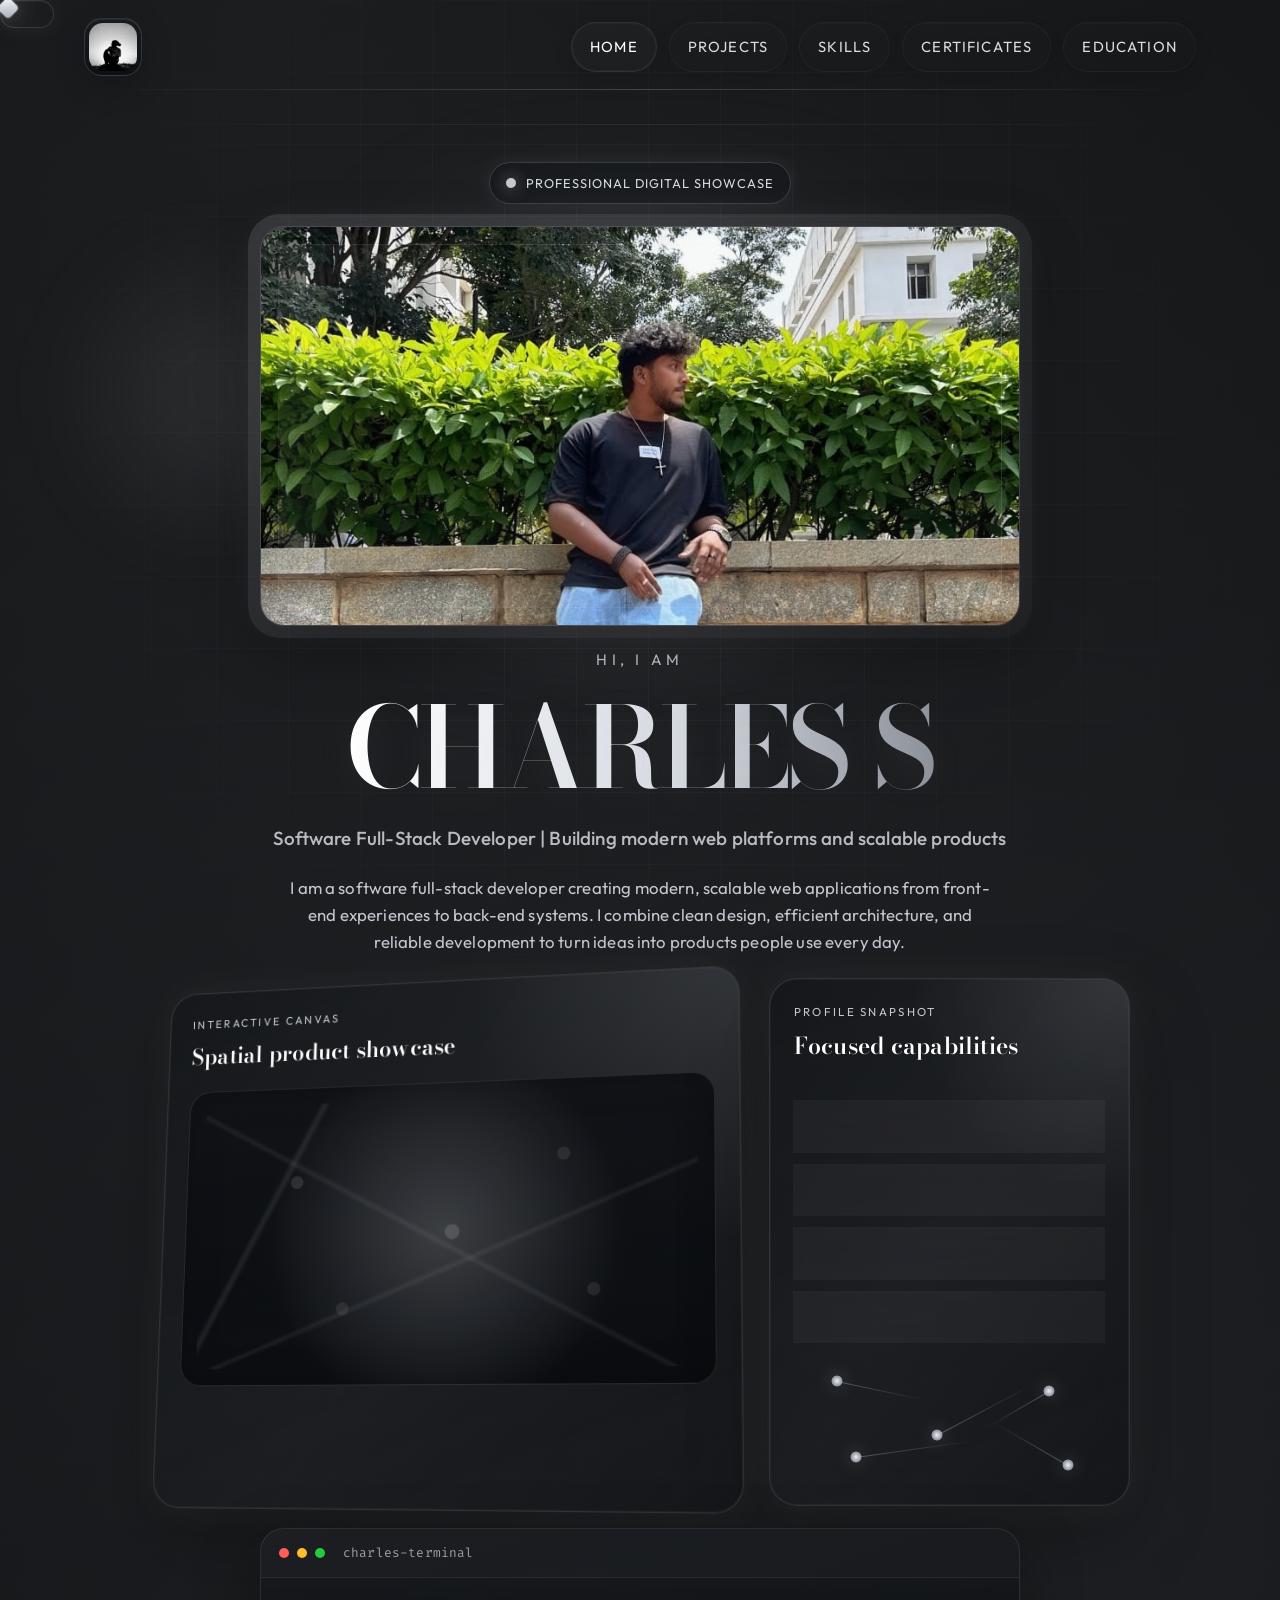
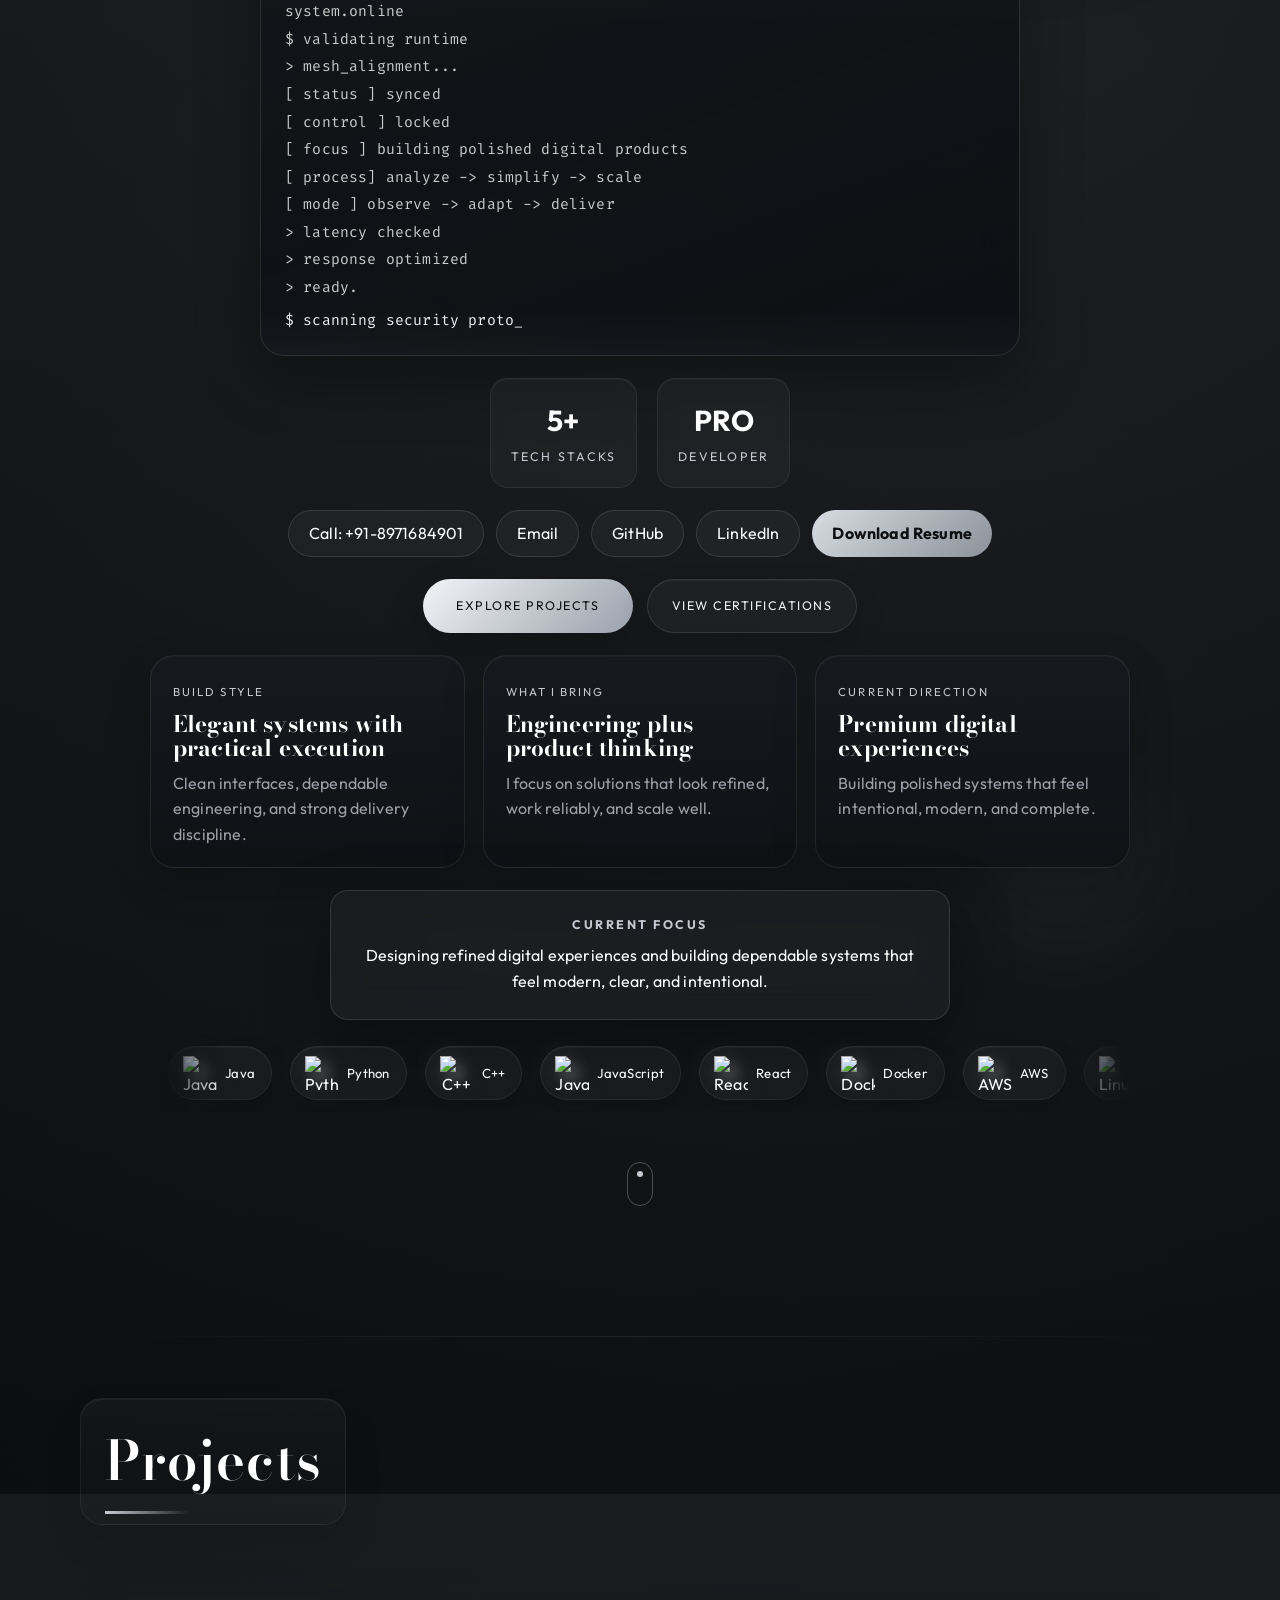
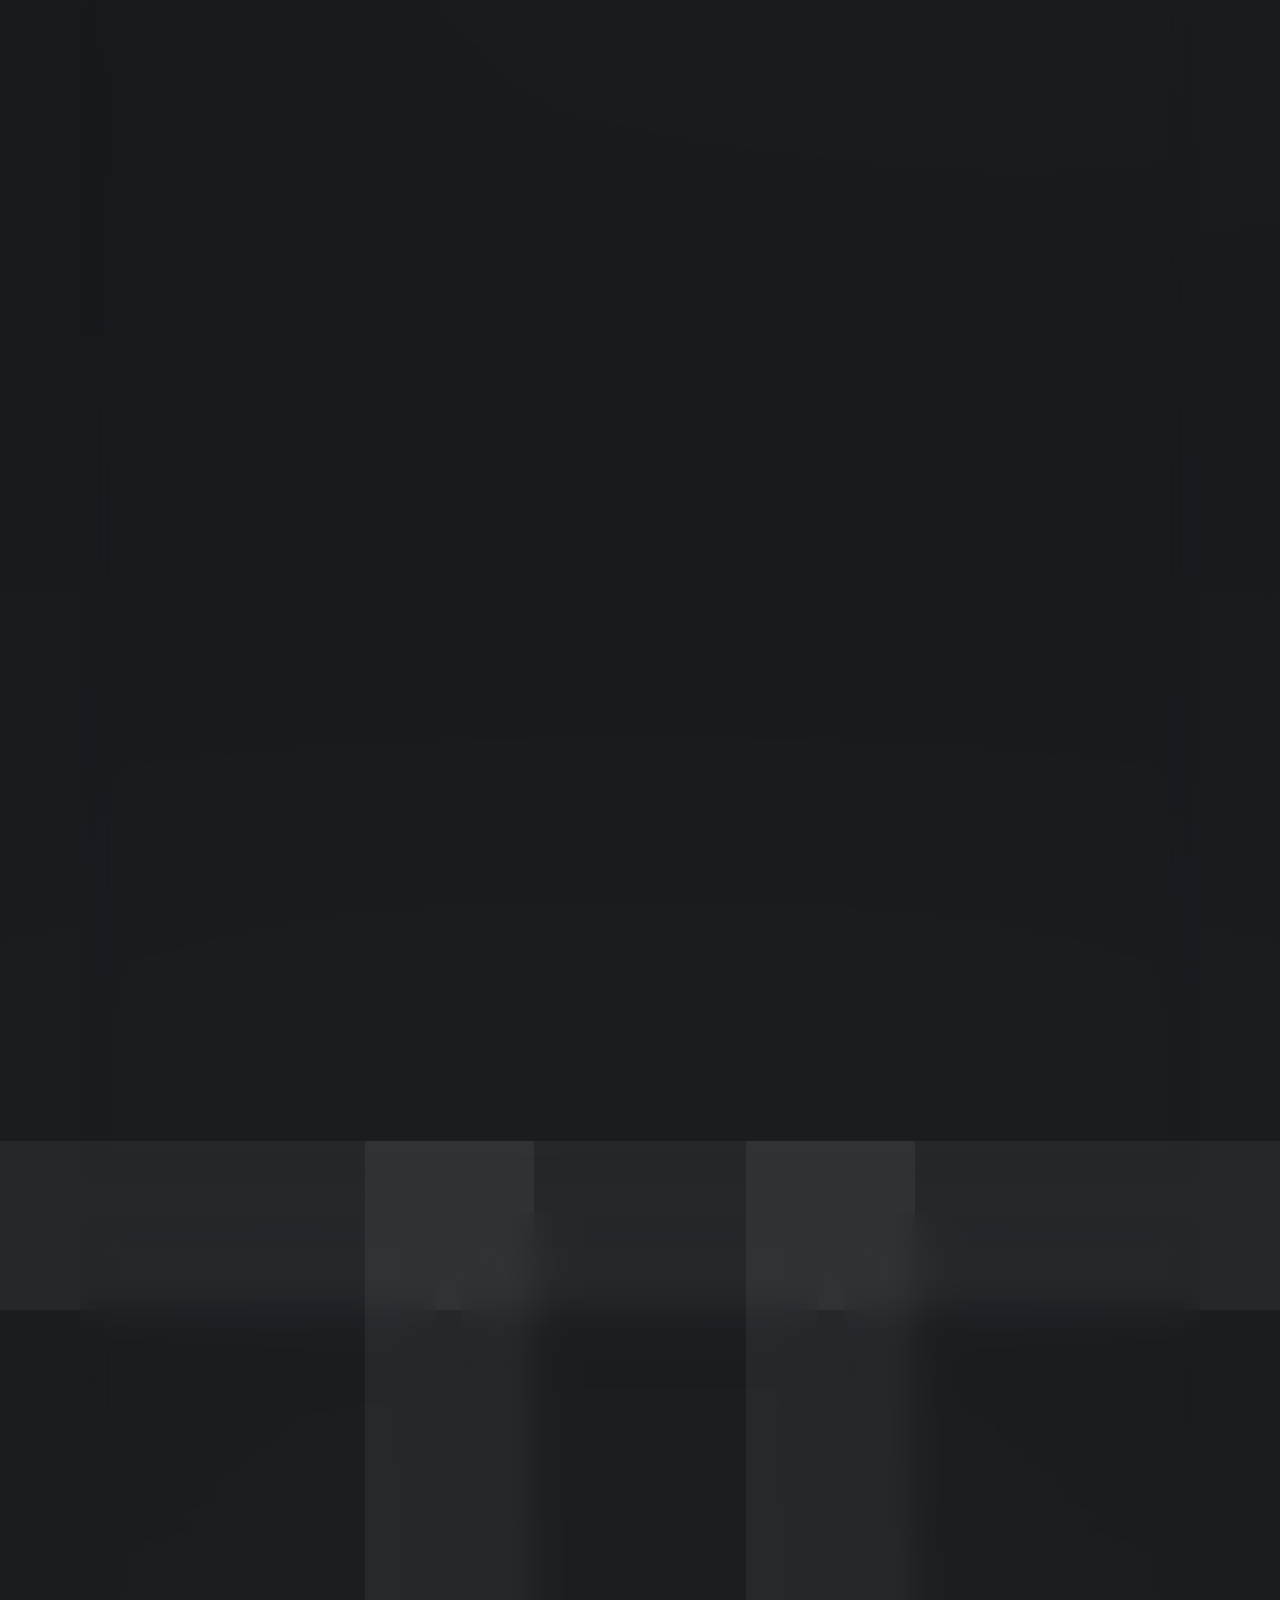
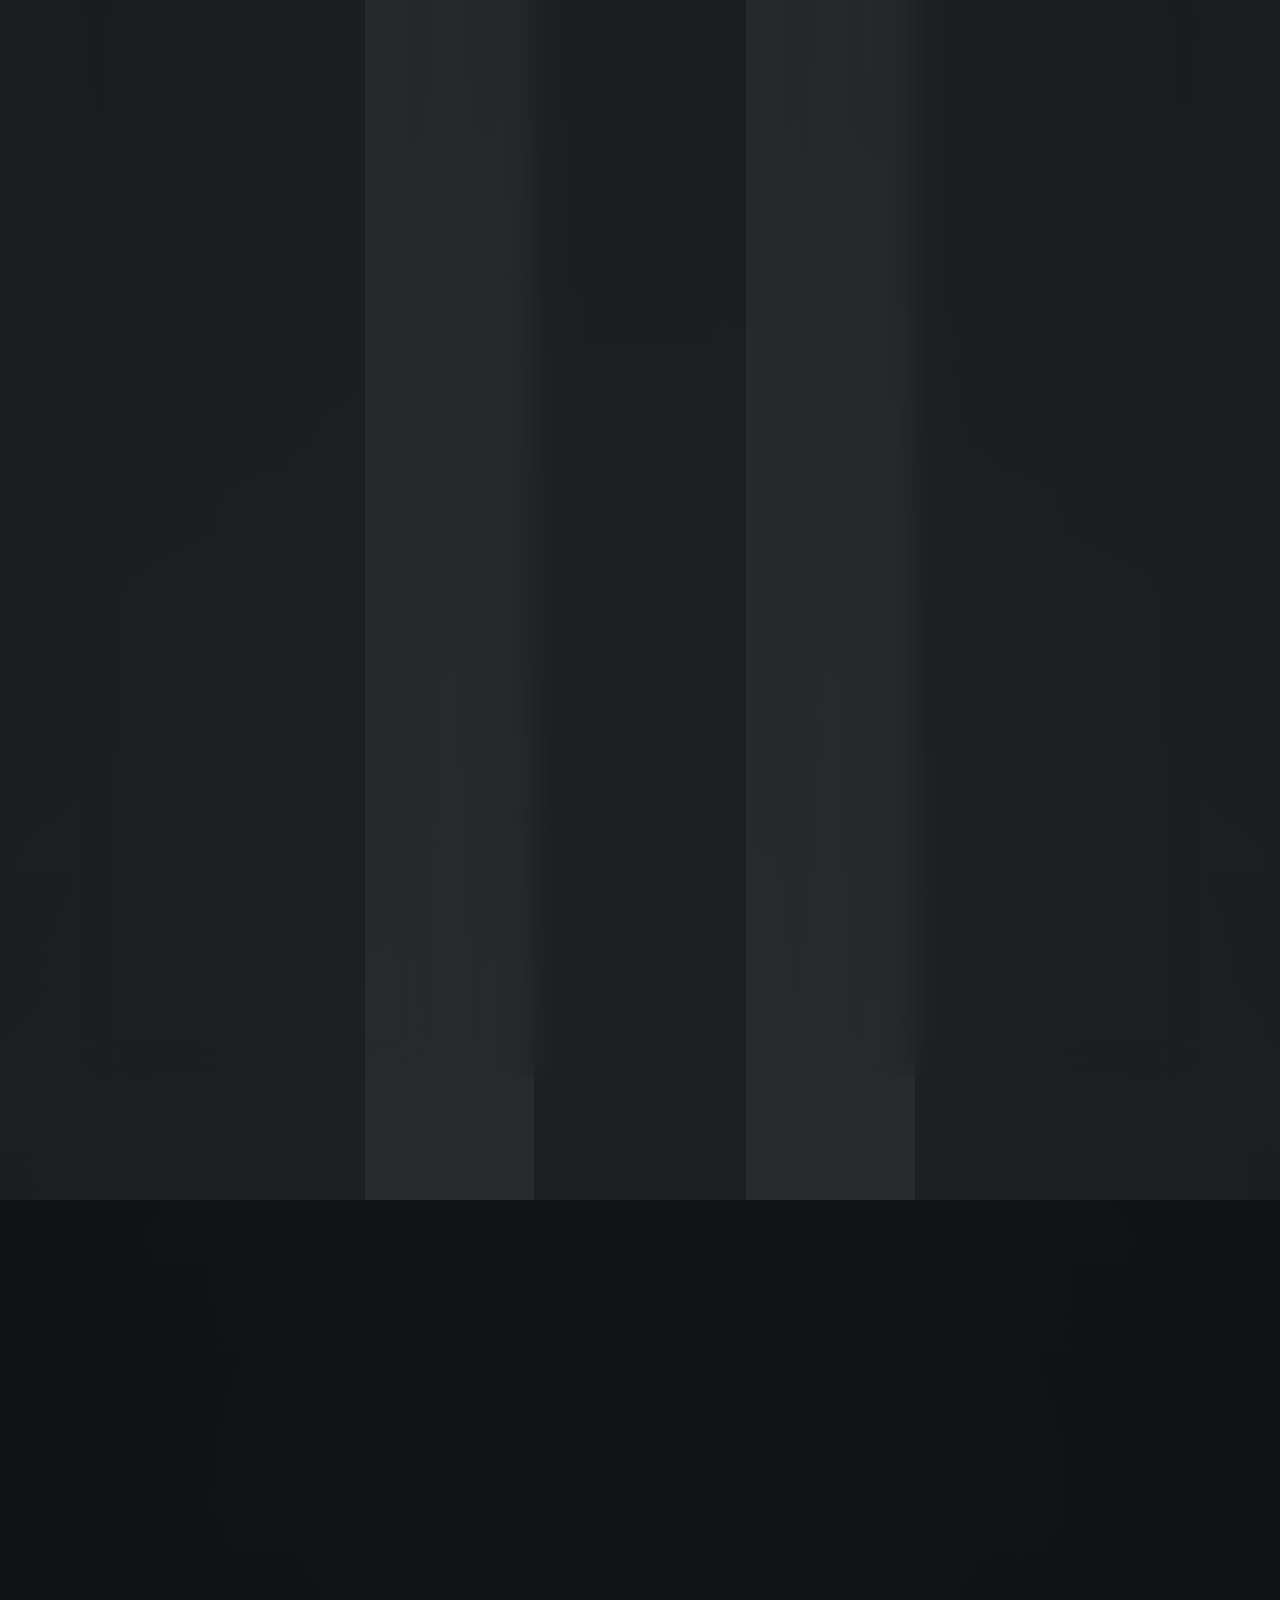
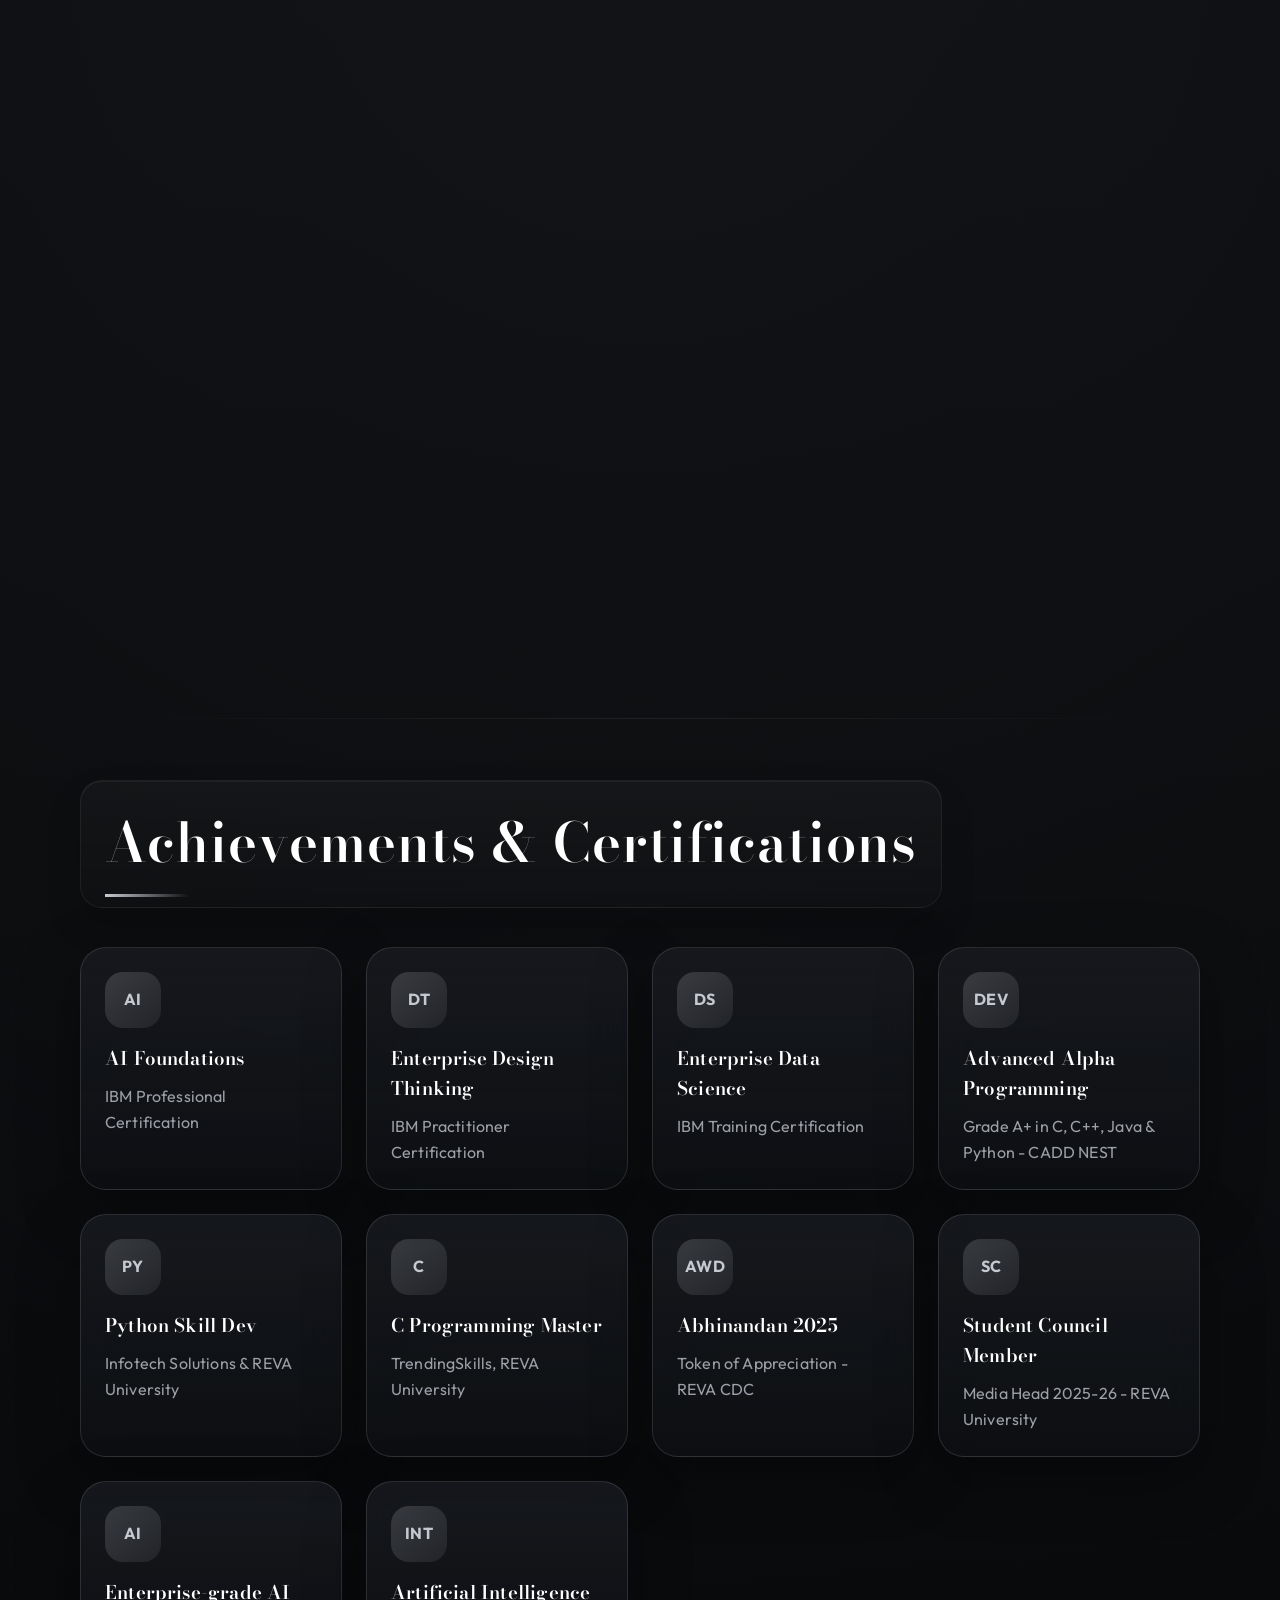
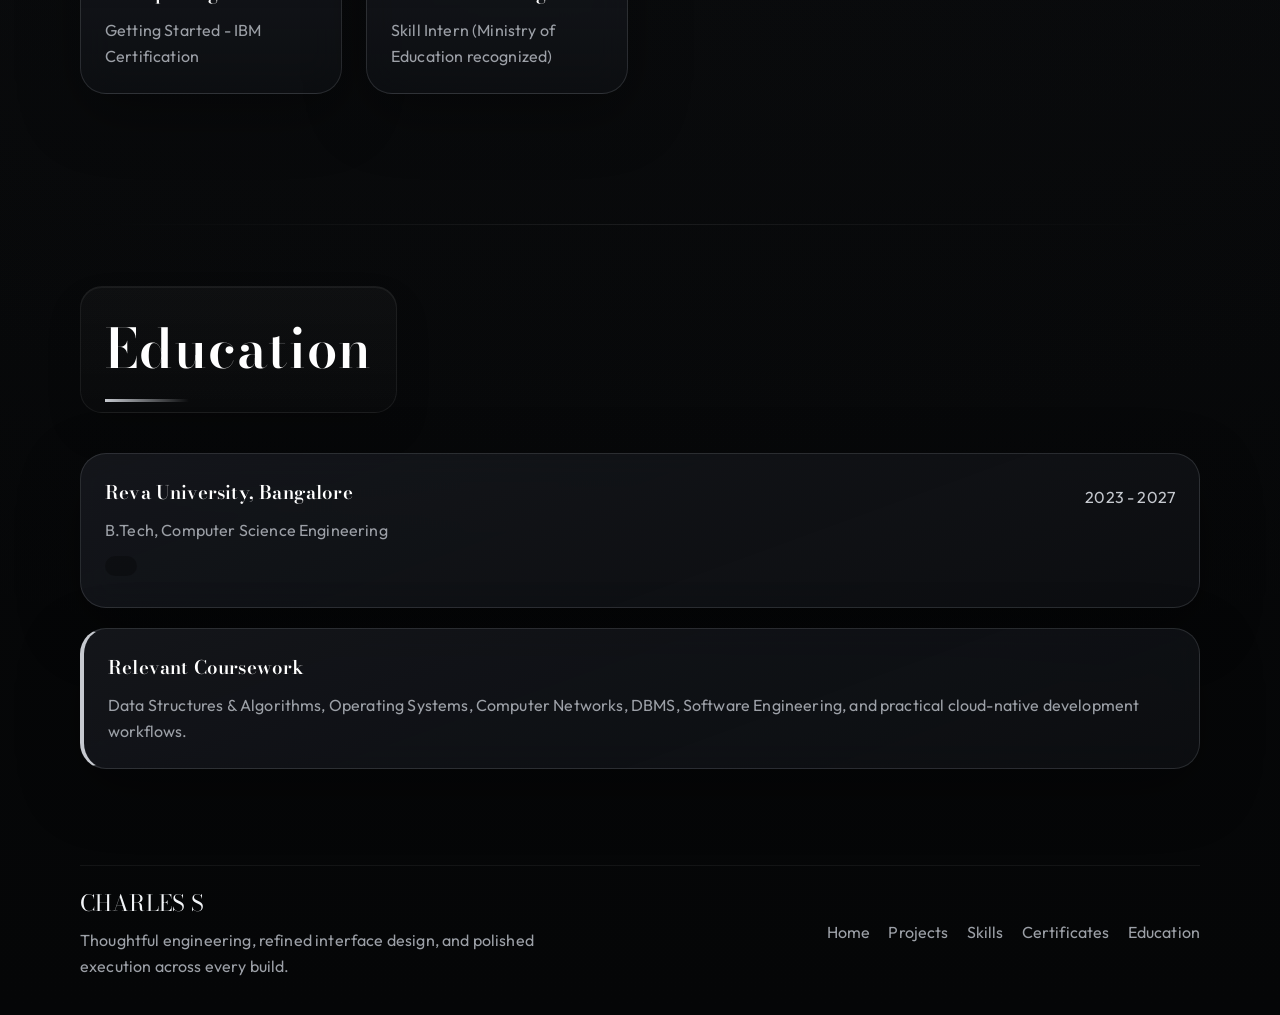
==== index.html @ 6f5d12da "Initial commit: portfolio site" ====
﻿<!DOCTYPE html>
<html lang="en">
<head>
    <meta charset="UTF-8">
    <meta name="viewport" content="width=device-width, initial-scale=1.0">
    <meta name="description" content="Charles S digital showcase featuring projects, skills, certifications, and engineering work.">
    <meta name="theme-color" content="#0d0f12">
    <link rel="icon" type="image/png" href="assests/CHARL.png">
    <title>Charles S | Professional Showcase</title>
    <link rel="preconnect" href="https://fonts.googleapis.com">
    <link rel="preconnect" href="https://fonts.gstatic.com" crossorigin>
    <link href="https://fonts.googleapis.com/css2?family=Bodoni+Moda:opsz,wght@6..96,500;6..96,600;6..96,700&family=Outfit:wght@300;400;500;600;700;800&family=Fira+Code:wght@400;500&display=swap" rel="stylesheet">
    <link rel="stylesheet" href="style.css">
    <!-- Load GSAP (UMD) for animations -->
    <script src="https://cdnjs.cloudflare.com/ajax/libs/gsap/3.12.5/gsap.min.js"></script>
    <script src="https://cdnjs.cloudflare.com/ajax/libs/gsap/3.12.5/ScrollTrigger.min.js"></script>
    <!-- Load three.js as an ES module and expose it as window.THREE for existing scripts -->
    <script type="module">
        import * as THREE from 'https://cdn.jsdelivr.net/npm/three@0.160.0/build/three.module.js';
        window.THREE = THREE;
    </script>
</head>
<body>
    <canvas id="bg-canvas"></canvas>
    <div class="cursor"></div>
    <div class="cursor-follower"></div>

    <nav>
        <div class="logo">
            <img src="assests/CHARL.png" alt="Charles S">
        </div>
        <ul class="nav-links">
            <li><a href="#hero"><span>Home</span></a></li>
            <li><a href="#projects"><span>Projects</span></a></li>
            <li><a href="#skills"><span>Skills</span></a></li>
            <li><a href="#certificates"><span>Certificates</span></a></li>
            <li><a href="#education"><span>Education</span></a></li>
        </ul>
    </nav>

    <main>
        <section id="hero" class="reveal">
            <div class="hero-content">
                <div class="hero-status-pill reveal-item">
                    <span class="status-dot"></span>
                    Professional digital showcase
                </div>
                <div class="hero-image-container">
                    <div class="glow-ring"></div>
                    <img src="assests/charles_photo.jpg" class="hero-avatar" alt="Portrait of Charles S">
                </div>
                <span class="greeting">Hi, I am</span>
                <h1>CHARLES S</h1>
                <p class="tagline">Software Full-Stack Developer | Building modern web platforms and scalable products</p>
                <div class="hero-bio reveal-item">
                    <p>
                        I am a software full-stack developer creating modern, scalable web applications from front-end experiences to back-end systems.
                        I combine clean design, efficient architecture, and reliable development to turn ideas into products people use every day.
                    </p>
                </div>

                <div class="hero-network-grid reveal-item">
                    <div class="network-panel topology-panel">
                        <div class="panel-heading">
                            <span class="panel-kicker">Interactive Canvas</span>
                            <h3>Spatial product showcase</h3>
                        </div>
                        <div class="topology-canvas-wrap">
                            <canvas id="network-hero"></canvas>
                        </div>
                    </div>
                    <div class="network-panel signal-panel">
                        <div class="panel-heading">
                            <span class="panel-kicker">Profile Snapshot</span>
                            <h3>Focused capabilities</h3>
                        </div>
                        <div class="signal-list">
                            <div class="signal-row">
                                <span class="signal-label">Execution style</span>
                                <span class="signal-value">Structured</span>
                            </div>
                            <div class="signal-row">
                                <span class="signal-label">Problem solving</span>
                                <span class="signal-value">Strategic</span>
                            </div>
                            <div class="signal-row">
                                <span class="signal-label">Delivery focus</span>
                                <span class="signal-value">Reliable</span>
                            </div>
                            <div class="signal-row">
                                <span class="signal-label">Design language</span>
                                <span class="signal-value">Premium</span>
                            </div>
                        </div>
                        <div class="signal-mesh">
                            <span></span>
                            <span></span>
                            <span></span>
                            <span></span>
                            <span></span>
                        </div>
                    </div>
                </div>

                <div class="hero-console reveal-item">
                    <div class="console-header">
                        <span class="dot red"></span>
                        <span class="dot yellow"></span>
                        <span class="dot green"></span>
                        <span class="console-title">charles-terminal</span>
                    </div>
                    <div class="console-body" id="console-output">
                        <div class="line">system.online</div>
                        <div class="line">$ launching environment</div>
                        <div class="line">&gt; init_sequence...</div>
                        <div class="line">[ status ]     stable</div>
                        <div class="line">[ control ]    absolute</div>
                        <div class="line">[ focus  ]     architecting intelligent systems</div>
                        <div class="line">[ process]     break -&gt; rebuild -&gt; optimize</div>
                        <div class="line">[ mode   ]     simplify -&gt; scale -&gt; automate</div>
                        <div class="line">&gt; chaos detected</div>
                        <div class="line">&gt; chaos optimized</div>
                        <div class="line">&gt; ready.</div>
                        <div class="cursor-line">$ <span id="typewriter"></span><span class="blink">_</span></div>
                    </div>
                </div>

                <div class="hero-stats reveal-item">
                    <div class="stat-item">
                        <span class="stat-num">5+</span>
                        <span class="stat-lbl">Tech Stacks</span>
                    </div>
                    <div class="stat-item">
                        <span class="stat-num">PRO</span>
                        <span class="stat-lbl">Developer</span>
                    </div>
                </div>

                <div class="contact-chips reveal-item">
                    <a href="tel:+918971684901" class="chip">Call: +91-8971684901</a>
                    <a href="mailto:charlespinto204@gmail.com" class="chip">Email</a>
                    <a href="https://github.com/charlescodespace" target="_blank" rel="noreferrer" class="chip">GitHub</a>
                    <a href="https://www.linkedin.com/in/charles-pinto/" target="_blank" rel="noreferrer" class="chip">LinkedIn</a>
                    <a href="../resume.docx" download class="chip resume-btn">Download Resume</a>
                </div>

                <div class="hero-actions reveal-item">
                    <a href="#projects" class="hero-cta hero-cta-primary">Explore Projects</a>
                    <a href="#certificates" class="hero-cta hero-cta-secondary">View Certifications</a>
                </div>

                <div class="hero-insight-grid reveal-item">
                    <div class="hero-insight-card">
                        <span class="hero-insight-kicker">Build Style</span>
                        <h4>Elegant systems with practical execution</h4>
                        <p>Clean interfaces, dependable engineering, and strong delivery discipline.</p>
                    </div>
                    <div class="hero-insight-card">
                        <span class="hero-insight-kicker">What I Bring</span>
                        <h4>Engineering plus product thinking</h4>
                        <p>I focus on solutions that look refined, work reliably, and scale well.</p>
                    </div>
                    <div class="hero-insight-card">
                        <span class="hero-insight-kicker">Current Direction</span>
                        <h4>Premium digital experiences</h4>
                        <p>Building polished systems that feel intentional, modern, and complete.</p>
                    </div>
                </div>

                <div class="hero-mission reveal-item">
                    <h5>Current Focus</h5>
                    <p>Designing refined digital experiences and building dependable systems that feel modern, clear, and intentional.</p>
                </div>

                <div class="tech-ribbon reveal-item">
                    <div class="ribbon-track">
                        <div class="tech-item"><img src="https://cdn.jsdelivr.net/gh/devicons/devicon/icons/java/java-original.svg" alt="Java"><span>Java</span></div>
                        <div class="tech-item"><img src="https://cdn.jsdelivr.net/gh/devicons/devicon/icons/python/python-original.svg" alt="Python"><span>Python</span></div>
                        <div class="tech-item"><img src="https://cdn.jsdelivr.net/gh/devicons/devicon/icons/cplusplus/cplusplus-original.svg" alt="C++"><span>C++</span></div>
                        <div class="tech-item"><img src="https://cdn.jsdelivr.net/gh/devicons/devicon/icons/javascript/javascript-original.svg" alt="JavaScript"><span>JavaScript</span></div>
                        <div class="tech-item"><img src="https://cdn.jsdelivr.net/gh/devicons/devicon/icons/react/react-original.svg" alt="React"><span>React</span></div>
                        <div class="tech-item"><img src="https://cdn.jsdelivr.net/gh/devicons/devicon/icons/docker/docker-original.svg" alt="Docker"><span>Docker</span></div>
                        <div class="tech-item"><img src="https://cdn.jsdelivr.net/gh/devicons/devicon/icons/amazonwebservices/amazonwebservices-plain-wordmark.svg" alt="AWS"><span>AWS</span></div>
                        <div class="tech-item"><img src="https://cdn.jsdelivr.net/gh/devicons/devicon/icons/linux/linux-original.svg" alt="Linux"><span>Linux</span></div>
                        <div class="tech-item"><img src="https://cdn.jsdelivr.net/gh/devicons/devicon/icons/mysql/mysql-original.svg" alt="MySQL"><span>MySQL</span></div>
                        <div class="tech-item"><img src="https://cdn.jsdelivr.net/gh/devicons/devicon/icons/postgresql/postgresql-original.svg" alt="PostgreSQL"><span>PostgreSQL</span></div>
                    </div>
                </div>
            </div>
            <div class="hero-scroll-indicator">
                <span></span>
            </div>
        </section>

        <section id="projects" class="reveal">
            <h2 class="section-title">Projects</h2>
            <div class="project-grid">
                <article class="project-card reveal-item">
                    <div class="project-orbit">
                        <span></span>
                        <span></span>
                        <span></span>
                    </div>
                    <div class="project-image">
                        <img src="assests/whitefield_fc.png" alt="Whitefield FC project preview" loading="lazy">
                    </div>
                    <div class="project-info">
                        <div class="project-tag">Full Stack Development</div>
                        <h3>Whitefield FC Football Academy Attendance Tracker</h3>
                        <p class="location">Whitefield FC, Bangalore</p>

                        <div class="description-block">
                            <h4>Description</h4>
                            <p>Built a full-stack attendance management system for Whitefield FC Football Academy, replacing manual attendance registers with a secure and centralized digital platform.</p>
                            <p>The application enables coaches to manage players, schedule training sessions, mark attendance, upload session photos, and monitor academy activities through an intuitive dashboard.</p>
                            <p>Designed using modern web technologies with secure authentication, REST APIs, and PostgreSQL to deliver a scalable, responsive, and efficient solution for academy operations.</p>
                        </div>

                        <div class="description-block">
                            <h4>Key Features</h4>
                            <ul>
                                <li>Secure JWT authentication for coaches</li>
                                <li>Player, session, and attendance management</li>
                                <li>Attendance photo upload functionality</li>
                                <li>Dashboard with reports and statistics</li>
                                <li>Responsive UI with modern user experience</li>
                            </ul>
                        </div>

                        <div class="description-block">
                            <h4>Tech Stack</h4>
                            <ul>
                                <li><strong>Next.js</strong> - Frontend framework</li>
                                <li><strong>NestJS</strong> - Backend REST APIs</li>
                                <li><strong>PostgreSQL &amp; Prisma</strong> - Database management</li>
                                <li><strong>Tailwind CSS</strong> - Responsive user interface</li>
                                <li><strong>JWT &amp; Multer</strong> - Authentication and file uploads</li>
                            </ul>
                        </div>

                        <div class="description-block">
                            <h4>Impact</h4>
                            <ul>
                                <li>Eliminates manual attendance tracking</li>
                                <li>Improves academy management efficiency</li>
                                <li>Provides real-time attendance insights and reports</li>
                            </ul>
                        </div>
                    </div>
                </article>
            </div>

            <div id="more-projects" class="project-grid more-projects">
                <article class="project-card reveal-item">
                    <div class="project-orbit">
                        <span></span>
                        <span></span>
                        <span></span>
                    </div>
                    <div class="project-image">
                        <img src="assests/ipsec_project.jpg" alt="IPsec automation system preview" loading="lazy">
                    </div>
                    <div class="project-info">
                        <div class="project-tag">Security - Networking</div>
                        <h3>Full Stack IPsec Automation System</h3>
                        <p class="location">REVA University, Bangalore</p>
                        <div class="description-block">
                            <h4>Description</h4>
                            <p>Built a centralized IPsec automation system to simplify VPN configuration and management.</p>
                            <p>The system automates the creation and deployment of secure tunnels across distributed nodes, reducing manual effort and improving network reliability.</p>
                        </div>
                        <div class="description-block">
                            <h4>Key Features</h4>
                            <ul>
                                <li>Automated IPsec tunnel configuration</li>
                                <li>Centralized control and monitoring</li>
                                <li>Secure communication using strongSwan</li>
                                <li>Real-time VPN status tracking</li>
                                <li>Role-based access control</li>
                            </ul>
                        </div>
                        <div class="description-block">
                            <h4>Tech Stack</h4>
                            <ul>
                                <li><strong>FastAPI</strong> - Backend orchestration</li>
                                <li><strong>React.js</strong> - Frontend dashboard</li>
                                <li><strong>strongSwan</strong> - IPsec VPN implementation</li>
                                <li><strong>Linux</strong> - System environment</li>
                                <li><strong>JSON / REST APIs</strong> - Communication layer</li>
                            </ul>
                        </div>
                        <div class="description-block">
                            <h4>Impact</h4>
                            <ul>
                                <li>Reduced manual VPN setup errors</li>
                                <li>Improved network security and reliability</li>
                                <li>Enabled scalable automated infrastructure</li>
                                <li>Simplified complex networking workflows</li>
                            </ul>
                        </div>
                    </div>
                </article>

                <article class="project-card reveal-item">
                    <div class="project-orbit">
                        <span></span>
                        <span></span>
                        <span></span>
                    </div>
                    <div class="project-image">
                        <img src="assests/job_portal.png" alt="Job portal preview" loading="lazy">
                    </div>
                    <div class="project-info">
                        <div class="project-tag">Web App - MERN Stack</div>
                        <h3>Full Stack Job Portal System</h3>
                        <p class="location">Personal Project</p>
                        <div class="description-block">
                            <h4>Description</h4>
                            <p>Developed a full-stack job portal platform that connects job seekers and recruiters.</p>
                            <p>The system enables users to register, browse jobs, apply for positions, and manage applications, while employers can post jobs and track applicants in real time.</p>
                        </div>
                        <div class="description-block">
                            <h4>Key Features</h4>
                            <ul>
                                <li>User authentication with JWT</li>
                                <li>Job posting and application system</li>
                                <li>Search and filter support</li>
                                <li>Admin dashboard for management</li>
                                <li>Responsive UI across devices</li>
                            </ul>
                        </div>
                        <div class="description-block">
                            <h4>Tech Stack</h4>
                            <ul>
                                <li><strong>MongoDB</strong> - Database</li>
                                <li><strong>Express.js</strong> - Backend framework</li>
                                <li><strong>React.js</strong> - Frontend UI</li>
                                <li><strong>Node.js</strong> - Server-side runtime</li>
                                <li><strong>JWT</strong> - Authentication</li>
                            </ul>
                        </div>
                        <div class="description-block">
                            <h4>Impact</h4>
                            <ul>
                                <li>Streamlines recruitment workflows</li>
                                <li>Improves job accessibility</li>
                                <li>Reduces manual hiring effort</li>
                            </ul>
                        </div>
                    </div>
                </article>

                <article class="project-card reveal-item">
                    <div class="project-orbit">
                        <span></span>
                        <span></span>
                        <span></span>
                    </div>
                    <div class="project-image">
                        <img src="assests/blood_donation.jpg" alt="Blood banking project preview" loading="lazy">
                    </div>
                    <div class="project-info">
                        <div class="project-tag">HealthTech - Global System</div>
                        <h3>Blood Banking &amp; Delivery System</h3>
                        <p class="location">International Project</p>
                        <div class="description-block">
                            <h4>Description</h4>
                            <p>Designed a secure blood banking and delivery platform that connects hospitals, donors, and recipients.</p>
                            <p>The system ensures that blood units are tested, verified, and safely delivered across locations, reducing delays and improving emergency response.</p>
                        </div>
                        <div class="description-block">
                            <h4>Key Features</h4>
                            <ul>
                                <li>Hospital and user verification system</li>
                                <li>Blood testing and quality assurance tracking</li>
                                <li>Real-time blood availability monitoring</li>
                                <li>Secure ordering and delivery system</li>
                                <li>Global accessibility for urgent needs</li>
                            </ul>
                        </div>
                        <div class="description-block">
                            <h4>Tech Stack</h4>
                            <ul>
                                <li><strong>PHP / Node.js</strong> - Backend processing</li>
                                <li><strong>MySQL / MongoDB</strong> - Database</li>
                                <li><strong>HTML, CSS, JavaScript</strong> - Frontend</li>
                                <li><strong>XAMPP</strong> - Local server environment</li>
                            </ul>
                        </div>
                        <div class="description-block">
                            <h4>Impact</h4>
                            <ul>
                                <li>Reduces mortality due to blood shortage</li>
                                <li>Ensures safe and verified blood delivery</li>
                                <li>Improves healthcare response efficiency</li>
                                <li>Builds trust between hospitals and patients</li>
                            </ul>
                        </div>
                    </div>
                </article>
            </div>
        </section>

        <section id="skills" class="reveal">
            <h2 class="section-title">Expertise</h2>
            <div class="skills-bento-grid">
                <div class="skill-tile reveal-item"><img src="https://cdn.jsdelivr.net/gh/devicons/devicon/icons/java/java-original.svg" alt="Java"><span>Java</span></div>
                <div class="skill-tile reveal-item"><img src="https://cdn.jsdelivr.net/gh/devicons/devicon/icons/python/python-original.svg" alt="Python"><span>Python</span></div>
                    <div class="skill-tile reveal-item"><img src="https://cdn.jsdelivr.net/gh/devicons/devicon/icons/css3/css3-original.svg" alt="CSS3"><span>CSS</span></div>
                    <div class="skill-tile reveal-item"><img src="https://cdn.jsdelivr.net/gh/devicons/devicon/icons/html5/html5-original.svg" alt="HTML5"><span>HTML</span></div>
                <div class="skill-tile reveal-item"><img src="https://cdn.jsdelivr.net/gh/devicons/devicon/icons/react/react-original.svg" alt="React"><span>React.js</span></div>
                <div class="skill-tile reveal-item"><img src="https://cdn.jsdelivr.net/gh/devicons/devicon/icons/flask/flask-original.svg" alt="Flask"><span>Flask</span></div>
                <div class="skill-tile reveal-item"><img src="https://cdn.jsdelivr.net/gh/devicons/devicon/icons/docker/docker-original.svg" alt="Docker"><span>Docker</span></div>
                <div class="skill-tile reveal-item"><img src="https://cdn.jsdelivr.net/gh/devicons/devicon/icons/amazonwebservices/amazonwebservices-plain-wordmark.svg" alt="AWS"><span>AWS</span></div>
                <div class="skill-tile reveal-item"><img src="https://cdn.jsdelivr.net/gh/devicons/devicon/icons/mysql/mysql-original.svg" alt="MySQL"><span>MySQL</span></div>
                <div class="skill-tile reveal-item"><img src="https://cdn.jsdelivr.net/gh/devicons/devicon/icons/postgresql/postgresql-original.svg" alt="PostgreSQL"><span>PostgreSQL</span></div>
            </div>
            <div class="foundations-grid">
                <div class="foundation-card reveal-item"><div class="f-icon">DSA</div><h4>DSA</h4><p>Advanced Algorithms &amp; Data Structures</p></div>
                <div class="foundation-card reveal-item"><div class="f-icon">DB</div><h4>DBMS</h4><p>Relational Data Modeling &amp; Optimization</p></div>
                <div class="foundation-card reveal-item"><div class="f-icon">NET</div><h4>Networks</h4><p>IPsec, TCP/IP &amp; Network Security</p></div>
                <div class="foundation-card reveal-item"><div class="f-icon">SYS</div><h4>System</h4><p>Operating Systems &amp; Architecture</p></div>
            </div>
            <div class="coursework-box reveal-item">
                <h3>Core Strengths</h3>
                <p>System design, backend engineering, frontend polish, automation workflows, and practical problem solving through real implementations.</p>
            </div>
        </section>

        <section id="certificates" class="reveal">
            <h2 class="section-title">Achievements &amp; Certifications</h2>
            <div class="cert-grid">
                <div class="cert-card reveal-item"><div class="cert-badge">AI</div><div class="cert-info"><h3>AI Foundations</h3><p>IBM Professional Certification</p></div></div>
                <div class="cert-card reveal-item"><div class="cert-badge">DT</div><div class="cert-info"><h3>Enterprise Design Thinking</h3><p>IBM Practitioner Certification</p></div></div>
                <div class="cert-card reveal-item"><div class="cert-badge">DS</div><div class="cert-info"><h3>Enterprise Data Science</h3><p>IBM Training Certification</p></div></div>
                <div class="cert-card reveal-item"><div class="cert-badge">DEV</div><div class="cert-info"><h3>Advanced Alpha Programming</h3><p>Grade A+ in C, C++, Java &amp; Python - CADD NEST</p></div></div>
                <div class="cert-card reveal-item"><div class="cert-badge">PY</div><div class="cert-info"><h3>Python Skill Dev</h3><p>Infotech Solutions &amp; REVA University</p></div></div>
                <div class="cert-card reveal-item"><div class="cert-badge">C</div><div class="cert-info"><h3>C Programming Master</h3><p>TrendingSkills, REVA University</p></div></div>
                <div class="cert-card reveal-item"><div class="cert-badge">AWD</div><div class="cert-info"><h3>Abhinandan 2025</h3><p>Token of Appreciation - REVA CDC</p></div></div>
                <div class="cert-card reveal-item"><div class="cert-badge">SC</div><div class="cert-info"><h3>Student Council Member</h3><p>Media Head 2025-26 - REVA University</p></div></div>
                <div class="cert-card reveal-item"><div class="cert-badge">AI</div><div class="cert-info"><h3>Enterprise-grade AI</h3><p>Getting Started - IBM Certification</p></div></div>
                <div class="cert-card reveal-item"><div class="cert-badge">INT</div><div class="cert-info"><h3>Artificial Intelligence</h3><p>Skill Intern (Ministry of Education recognized)</p></div></div>
            </div>
        </section>

        <section id="education" class="reveal">
            <h2 class="section-title">Education</h2>
            <div class="edu-card reveal-item">
                <div class="edu-main">
                    <h3>Reva University, Bangalore</h3>
                    <span class="edu-date">2023 - 2027</span>
                </div>
                <p class="edu-degree">B.Tech, Computer Science Engineering</p>
                <div class="edu-stats">
                </div>
            </div>
            <div class="coursework-box reveal-item">
                <h3>Relevant Coursework</h3>
                <p>Data Structures &amp; Algorithms, Operating Systems, Computer Networks, DBMS, Software Engineering, and practical cloud-native development workflows.</p>
            </div>
        </section>
    </main>

    <div id="skill-modal" class="modal-overlay">
        <div class="modal-content">
            <button class="modal-close" type="button">&times;</button>
            <div class="modal-header">
                <img id="modal-icon" src="" alt="">
                <h3 id="modal-title"></h3>
            </div>
            <div class="modal-body">
                <p id="modal-description"></p>
                <div class="modal-tags" id="modal-usage"></div>
            </div>
        </div>
    </div>

    <div id="project-modal" class="modal-overlay">
        <div class="modal-content project-modal-content">
            <button class="modal-close project-modal-close" type="button">&times;</button>
            <div class="project-modal-media">
                <img id="project-modal-image" src="" alt="">
            </div>
            <div class="project-modal-copy">
                <div class="project-modal-meta">
                    <span id="project-modal-tag" class="skill-tag"></span>
                    <span id="project-modal-location" class="project-modal-location"></span>
                </div>
                <h3 id="project-modal-title"></h3>
                <div id="project-modal-summary" class="project-modal-summary"></div>
                <div class="project-modal-section">
                    <h4>Key Features</h4>
                    <ul id="project-modal-features" class="project-modal-list"></ul>
                </div>
                <div class="project-modal-section">
                    <h4>Tech Stack</h4>
                    <div id="project-modal-stack" class="modal-tags"></div>
                </div>
                <div class="project-modal-section">
                    <h4>Outcome</h4>
                    <ul id="project-modal-impact" class="project-modal-list"></ul>
                </div>
            </div>
        </div>
    </div>

    <footer>
        <div class="footer-shell">
            <div>
                <p class="footer-brand">CHARLES S</p>
                <p class="footer-copy">Thoughtful engineering, refined interface design, and polished execution across every build.</p>
            </div>
            <div class="footer-links">
                <a href="#hero">Home</a>
                <a href="#projects">Projects</a>
                <a href="#skills">Skills</a>
                <a href="#certificates">Certificates</a>
                <a href="#education">Education</a>
            </div>
        </div>
    </footer>

    <script src="script.js"></script>
</body>
</html>
---- style.css ----
﻿:root {
    --bg-color: #050505;
    --bg-elevated: rgba(255, 255, 255, 0.05);
    --bg-elevated-strong: rgba(255, 255, 255, 0.09);
    --acc-color: #c6c9cf;
    --acc-color-2: #8c919a;
    --text-color: #ffffff;
    --text-muted: #9ca0a7;
    --glass-border: rgba(214, 219, 226, 0.14);
    --shadow-soft: 0 20px 60px rgba(0, 0, 0, 0.35);
    --shadow-glow: 0 0 40px rgba(198, 201, 207, 0.12);
    --font-main: "Outfit", sans-serif;
    --font-display: "Bodoni Moda", "Times New Roman", serif;
    --font-mono: "Fira Code", monospace;
    --panel-bg: rgba(255, 255, 255, 0.035);
}

* {
    box-sizing: border-box;
    margin: 0;
    padding: 0;
}

html {
    scroll-behavior: smooth;
    overflow-x: hidden;
    letter-spacing: 0.01em;
}

body {
    min-height: 100vh;
    background:
        radial-gradient(circle at 20% 0%, rgba(180, 186, 196, 0.12), transparent 34%),
        radial-gradient(circle at 80% 18%, rgba(132, 138, 148, 0.1), transparent 26%),
        radial-gradient(circle at 50% 70%, rgba(80, 84, 92, 0.12), transparent 38%),
        linear-gradient(180deg, #050607 0%, #0d0f12 46%, #050607 100%);
    color: var(--text-color);
    font-family: var(--font-main);
    line-height: 1.6;
    overflow-x: hidden;
}

#bg-canvas {
    display: block;
    position: fixed;
    inset: 0;
    width: 100%;
    height: 100%;
    opacity: 0.58;
    pointer-events: none;
    z-index: 0;
}

body::after {
    content: "";
    position: fixed;
    inset: 0;
    background: radial-gradient(circle at var(--x, 50%) var(--y, 50%), rgba(166, 171, 179, 0.1), transparent 35%);
    pointer-events: none;
    z-index: 1;
}

body::before {
    content: "";
    position: fixed;
    inset: 0;
    background-image:
        linear-gradient(rgba(255, 255, 255, 0.03) 1px, transparent 1px),
        linear-gradient(90deg, rgba(255, 255, 255, 0.03) 1px, transparent 1px);
    background-size: 72px 72px;
    mask-image: radial-gradient(circle at center, black 30%, transparent 88%);
    pointer-events: none;
    z-index: 0;
}

main,
nav,
footer,
.cursor,
.cursor-follower,
.modal-overlay {
    position: relative;
    z-index: 2;
}

.cursor,
.cursor-follower {
    pointer-events: none;
    position: fixed;
    inset: 0 auto auto 0;
}

.cursor {
    width: 16px;
    height: 16px;
    background: linear-gradient(135deg, #f4f6f8, #9aa1ab);
    border-radius: 4px;
    transform: rotate(45deg);
    box-shadow:
        0 0 18px rgba(198, 201, 207, 0.28),
        0 0 0 1px rgba(255, 255, 255, 0.18);
    mix-blend-mode: screen;
    z-index: 9999;
}

.cursor-follower {
    width: 54px;
    height: 28px;
    border: 1px solid rgba(198, 201, 207, 0.16);
    border-radius: 999px;
    background: linear-gradient(90deg, rgba(255, 255, 255, 0.035), rgba(255, 255, 255, 0.008));
    backdrop-filter: blur(6px);
    box-shadow:
        0 0 24px rgba(198, 201, 207, 0.08),
        inset 0 1px 0 rgba(255, 255, 255, 0.04);
    z-index: 9998;
}

a,
button,
.project-card,
.skill-tile,
.foundation-card,
.cert-card {
    cursor: none;
}

nav {
    position: sticky;
    top: 0;
    width: min(1120px, calc(100% - 24px));
    margin: 0 auto;
    display: flex;
    align-items: center;
    justify-content: space-between;
    padding: 18px 4px 14px;
    background: transparent;
    backdrop-filter: none;
    border: none;
    border-radius: 0;
    box-shadow: none;
}

.logo {
    width: 58px;
    height: 58px;
    padding: 4px;
    border-radius: 18px;
    overflow: hidden;
    border: 1px solid rgba(198, 201, 207, 0.18);
    background: linear-gradient(180deg, rgba(24, 27, 32, 0.88), rgba(12, 14, 18, 0.84));
    box-shadow:
        0 10px 30px rgba(0, 0, 0, 0.22),
        inset 0 1px 0 rgba(255, 255, 255, 0.06);
}

.logo img {
    width: 100%;
    height: 100%;
    object-fit: cover;
    border-radius: 14px;
}

.nav-links {
    list-style: none;
    display: flex;
    gap: 12px;
    padding: 0;
    background: transparent;
    border: none;
    border-radius: 0;
    backdrop-filter: none;
    box-shadow: none;
}

.nav-links a {
    position: relative;
    display: inline-flex;
    align-items: center;
    justify-content: center;
    overflow: hidden;
    color: #d9dde3;
    text-decoration: none;
    font-size: 0.92rem;
    letter-spacing: 0.08em;
    text-transform: uppercase;
    padding: 12px 18px;
    border-radius: 999px;
    border: 1px solid rgba(198, 201, 207, 0.06);
    background: rgba(255, 255, 255, 0.004);
    backdrop-filter: blur(14px);
    box-shadow:
        0 8px 18px rgba(0, 0, 0, 0.1),
        inset 0 1px 0 rgba(255, 255, 255, 0.025);
    transition: color 0.25s ease, background 0.25s ease, transform 0.25s ease, border-color 0.25s ease;
}

.nav-links a::after {
    display: none;
}

.nav-links a::before {
    content: "";
    position: absolute;
    inset: 1px;
    border-radius: inherit;
    background: linear-gradient(180deg, rgba(255, 255, 255, 0.018), rgba(255, 255, 255, 0.004));
    opacity: 0.38;
    pointer-events: none;
}

.nav-links a:hover {
    color: #ffffff;
    border-color: rgba(198, 201, 207, 0.12);
    background: rgba(255, 255, 255, 0.012);
    transform: translateY(-1px);
}

.nav-links a.active {
    color: #ffffff;
    border-color: rgba(214, 219, 226, 0.1);
    background: rgba(255, 255, 255, 0.016);
    box-shadow:
        0 8px 18px rgba(0, 0, 0, 0.1),
        inset 0 0 0 1px rgba(214, 219, 226, 0.035);
}

.nav-links a > span {
    position: relative;
    z-index: 1;
}

.nav-links a.is-splashing {
    animation: navWobble 0.78s cubic-bezier(0.2, 0.8, 0.2, 1);
}

.nav-ripple {
    position: absolute;
    width: 18px;
    height: 18px;
    border-radius: 50%;
    transform: translate(-50%, -50%);
    background: radial-gradient(circle, rgba(255, 255, 255, 0.42) 0%, rgba(198, 201, 207, 0.2) 42%, rgba(198, 201, 207, 0) 72%);
    pointer-events: none;
    animation: navRipple 0.9s ease-out forwards;
}

@keyframes navRipple {
    0% {
        opacity: 0.8;
        transform: translate(-50%, -50%) scale(0.4);
    }
    65% {
        opacity: 0.32;
        transform: translate(-50%, -50%) scale(5.2);
    }
    100% {
        opacity: 0;
        transform: translate(-50%, -50%) scale(6.2);
    }
}

@keyframes navWobble {
    0% {
        transform: scale(1);
    }
    25% {
        transform: scaleX(1.06) scaleY(0.95);
    }
    45% {
        transform: scaleX(0.97) scaleY(1.04);
    }
    65% {
        transform: scaleX(1.02) scaleY(0.98);
    }
    100% {
        transform: scale(1);
    }
}

nav::before {
    content: "";
    position: absolute;
    left: 0;
    right: 0;
    bottom: 0;
    height: 1px;
    background: linear-gradient(90deg, transparent, rgba(198, 201, 207, 0.24), transparent);
    pointer-events: none;
}

section {
    width: min(1120px, calc(100% - 32px));
    margin: 0 auto;
    padding: 96px 0;
    position: relative;
}

section::before {
    content: "";
    position: absolute;
    inset: 34px 0 auto;
    height: 1px;
    background: linear-gradient(90deg, transparent, rgba(255, 255, 255, 0.08), transparent);
    pointer-events: none;
}

.section-title {
    font-size: clamp(2.2rem, 5vw, 3.4rem);
    margin-bottom: 32px;
    position: relative;
    display: inline-block;
    padding: 18px 24px 20px;
    border-radius: 22px;
    font-family: var(--font-display);
    font-weight: 600;
    letter-spacing: 0.02em;
    background: linear-gradient(180deg, rgba(255, 255, 255, 0.03), rgba(255, 255, 255, 0.01));
    border: 1px solid rgba(198, 201, 207, 0.08);
    box-shadow:
        0 18px 34px rgba(0, 0, 0, 0.16),
        inset 0 1px 0 rgba(255, 255, 255, 0.05);
    overflow: hidden;
    animation: titleCardFloat 5.2s ease-in-out infinite;
}

.section-title::after {
    content: "";
    position: absolute;
    left: 24px;
    bottom: 10px;
    width: 84px;
    height: 3px;
    background: linear-gradient(90deg, var(--acc-color), transparent);
}

.section-title::before {
    content: "";
    position: absolute;
    inset: 0;
    background: linear-gradient(115deg, transparent 0%, rgba(255, 255, 255, 0.08) 42%, transparent 62%);
    transform: translateX(-120%);
    animation: titleCardSweep 5.6s ease-in-out infinite;
    pointer-events: none;
}

#hero {
    min-height: calc(100vh - 84px);
    display: grid;
    align-items: center;
    text-align: center;
    padding-top: 72px;
}

.hero-content {
    display: grid;
    gap: 22px;
    justify-items: center;
    position: relative;
}

.hero-content::before,
.hero-content::after {
    content: "";
    position: absolute;
    border-radius: 50%;
    filter: blur(50px);
    pointer-events: none;
    z-index: -1;
}

.hero-content::before {
    width: 220px;
    height: 220px;
    top: 120px;
    left: 2%;
    background: rgba(198, 201, 207, 0.08);
    animation: ambientFloat 8s ease-in-out infinite;
}

.hero-content::after {
    width: 180px;
    height: 180px;
    right: 4%;
    bottom: 180px;
    background: rgba(255, 255, 255, 0.04);
    animation: ambientFloat 9.5s ease-in-out infinite reverse;
}

.hero-status-pill {
    display: inline-flex;
    align-items: center;
    gap: 10px;
    padding: 10px 16px;
    border-radius: 999px;
    background: rgba(20, 22, 26, 0.78);
    border: 1px solid rgba(198, 201, 207, 0.2);
    color: #d9dde3;
    letter-spacing: 0.08em;
    font-size: 0.8rem;
    text-transform: uppercase;
    box-shadow: 0 0 18px rgba(198, 201, 207, 0.1);
}

.status-dot {
    width: 10px;
    height: 10px;
    border-radius: 50%;
    background: #c6c9cf;
    box-shadow: 0 0 16px rgba(198, 201, 207, 0.6);
    animation: pulseDot 2.2s infinite ease-in-out;
}

@keyframes pulseDot {
    0%, 100% { transform: scale(1); opacity: 0.8; }
    50% { transform: scale(1.35); opacity: 1; }
}

.hero-network-grid {
    width: min(100%, 980px);
    display: grid;
    grid-template-columns: minmax(0, 1.35fr) minmax(300px, 0.82fr);
    gap: 24px;
    perspective: 1500px;
}

.network-panel {
    position: relative;
    overflow: hidden;
    border-radius: 28px;
    padding: 24px;
    background:
        linear-gradient(160deg, rgba(20, 22, 26, 0.88), rgba(10, 12, 16, 0.6)),
        rgba(255, 255, 255, 0.04);
    border: 1px solid rgba(198, 201, 207, 0.16);
    box-shadow:
        0 30px 80px rgba(0, 0, 0, 0.26),
        0 0 0 1px rgba(255, 255, 255, 0.04) inset,
        0 0 40px rgba(198, 201, 207, 0.08);
    backdrop-filter: blur(18px);
}

.network-panel::before {
    content: "";
    position: absolute;
    inset: 0;
    background:
        radial-gradient(circle at top right, rgba(198, 201, 207, 0.14), transparent 34%),
        linear-gradient(120deg, transparent 0%, rgba(255, 255, 255, 0.03) 48%, transparent 100%);
    pointer-events: none;
}

.panel-heading {
    position: relative;
    z-index: 1;
    display: grid;
    gap: 6px;
    margin-bottom: 18px;
    text-align: left;
}

.panel-kicker {
    font-size: 0.72rem;
    letter-spacing: 0.2em;
    text-transform: uppercase;
    color: var(--acc-color);
}

.panel-heading h3 {
    font-size: clamp(1.15rem, 2vw, 1.45rem);
}

.topology-panel {
    transform: rotateX(7deg) rotateY(-10deg) translateZ(18px);
    transform-origin: center center;
}

.topology-canvas-wrap {
    position: relative;
    min-height: 300px;
    border-radius: 22px;
    overflow: hidden;
    background:
        radial-gradient(circle at center, rgba(198, 201, 207, 0.18), transparent 58%),
        linear-gradient(180deg, rgba(16, 18, 22, 0.96), rgba(8, 10, 14, 0.82));
    border: 1px solid rgba(255, 255, 255, 0.1);
    box-shadow: inset 0 0 40px rgba(0, 0, 0, 0.18);
}

.topology-canvas-wrap::before {
    content: "";
    position: absolute;
    inset: 16px;
    border-radius: 18px;
    background:
        radial-gradient(circle at 20% 30%, rgba(255, 255, 255, 0.16) 0 6px, transparent 7px),
        radial-gradient(circle at 74% 22%, rgba(198, 201, 207, 0.16) 0 6px, transparent 7px),
        radial-gradient(circle at 52% 50%, rgba(255, 255, 255, 0.2) 0 7px, transparent 8px),
        radial-gradient(circle at 30% 78%, rgba(198, 201, 207, 0.16) 0 6px, transparent 7px),
        radial-gradient(circle at 80% 72%, rgba(198, 201, 207, 0.16) 0 6px, transparent 7px),
        linear-gradient(118deg, transparent 19%, rgba(198, 201, 207, 0.16) 20%, transparent 21%),
        linear-gradient(28deg, transparent 47%, rgba(198, 201, 207, 0.12) 48%, transparent 49%),
        linear-gradient(158deg, transparent 57%, rgba(198, 201, 207, 0.12) 58%, transparent 59%);
    opacity: 0.7;
    pointer-events: none;
}

.topology-canvas-wrap::after {
    content: "";
    position: absolute;
    inset: 0;
    background: radial-gradient(circle at center, rgba(198, 201, 207, 0.08), transparent 62%);
    pointer-events: none;
}

#network-hero {
    width: 100%;
    height: 300px;
    display: block;
}

.signal-panel {
    display: grid;
    gap: 18px;
    align-content: start;
    text-align: left;
}

.signal-list {
    position: relative;
    z-index: 1;
    display: grid;
    gap: 12px;
}

.signal-row {
    display: flex;
    align-items: center;
    justify-content: space-between;
    gap: 16px;
    padding: 12px 14px;
    border-radius: 14px;
    background: rgba(255, 255, 255, 0.04);
    border: 1px solid rgba(255, 255, 255, 0.06);
}

.signal-label {
    color: var(--text-muted);
    font-size: 0.92rem;
}

.signal-value {
    color: var(--acc-color);
    font-weight: 600;
}

.signal-mesh {
    position: relative;
    min-height: 120px;
}

.signal-mesh span {
    position: absolute;
    width: 12px;
    height: 12px;
    border-radius: 50%;
    background: radial-gradient(circle, #eef1f5, #8c919a 60%, transparent 70%);
    box-shadow: 0 0 18px rgba(198, 201, 207, 0.28);
}

.signal-mesh span::after {
    content: "";
    position: absolute;
    top: 50%;
    left: 50%;
    width: 90px;
    height: 1px;
    background: linear-gradient(90deg, rgba(198, 201, 207, 0.34), transparent);
    transform-origin: left center;
}

.signal-mesh span:nth-child(1) { top: 14px; left: 12%; }
.signal-mesh span:nth-child(1)::after { transform: rotate(12deg); }
.signal-mesh span:nth-child(2) { top: 68px; left: 44%; }
.signal-mesh span:nth-child(2)::after { transform: rotate(-28deg); width: 110px; }
.signal-mesh span:nth-child(3) { top: 24px; right: 16%; }
.signal-mesh span:nth-child(3)::after { transform: rotate(150deg); width: 72px; }
.signal-mesh span:nth-child(4) { bottom: 18px; left: 18%; }
.signal-mesh span:nth-child(4)::after { transform: rotate(-8deg); width: 120px; }
.signal-mesh span:nth-child(5) { bottom: 10px; right: 10%; }
.signal-mesh span:nth-child(5)::after { transform: rotate(210deg); width: 85px; }

.hero-image-container {
    width: min(100%, 760px);
    height: clamp(280px, 44vw, 400px);
    position: relative;
    border-radius: 28px;
    transition: transform 0.3s ease;
    transform-style: preserve-3d;
    isolation: isolate;
}

.hero-image-container::before {
    content: "";
    position: absolute;
    inset: -28px;
    background: radial-gradient(circle, rgba(198, 201, 207, 0.22), transparent 70%);
    filter: blur(58px);
    z-index: -1;
}

.hero-image-container::after {
    content: "";
    position: absolute;
    inset: 18px;
    border-radius: 18px;
    border: 1px solid rgba(255, 255, 255, 0.08);
    pointer-events: none;
    background:
        linear-gradient(115deg, rgba(255,255,255,0.08), transparent 25%),
        linear-gradient(180deg, transparent 58%, rgba(198, 201, 207, 0.06));
}

.glow-ring {
    position: absolute;
    inset: -12px;
    border-radius: 32px;
    background: linear-gradient(135deg, rgba(198, 201, 207, 0.14), rgba(140, 145, 154, 0.06));
    z-index: -1;
}

.hero-avatar {
    width: 100%;
    height: 100%;
    object-fit: cover;
    border-radius: 24px;
    border: 1px solid var(--glass-border);
    box-shadow: var(--shadow-soft), var(--shadow-glow);
}

.greeting {
    color: var(--acc-color);
    letter-spacing: 0.28em;
    text-transform: uppercase;
    font-size: 0.95rem;
}

#hero h1 {
    font-size: clamp(3.4rem, 11vw, 7rem);
    line-height: 0.95;
    letter-spacing: -0.035em;
    font-family: var(--font-display);
    font-weight: 600;
    background: linear-gradient(90deg, #ffffff 0%, #d7dbe2 55%, #8c919a 100%);
    -webkit-background-clip: text;
    -webkit-text-fill-color: transparent;
    text-shadow: 0 8px 38px rgba(198, 201, 207, 0.08);
    animation: heroTitleReveal 1.1s cubic-bezier(0.2, 0.8, 0.2, 1) both;
}

.tagline {
    color: var(--acc-color);
    font-size: clamp(1rem, 2.8vw, 1.18rem);
    font-weight: 500;
    opacity: 0.92;
}

.hero-bio {
    max-width: 720px;
    color: #c4c8d0;
    font-size: 1.05rem;
}

.hero-console,
.hero-mission,
.project-card,
.skill-tile,
.foundation-card,
.cert-card,
.edu-card,
.coursework-box,
.modal-content {
    background: var(--panel-bg);
    border: 1px solid var(--glass-border);
    box-shadow: var(--shadow-soft);
    backdrop-filter: blur(18px) saturate(120%);
}

.hero-console {
    width: min(100%, 760px);
    border-radius: 24px;
    overflow: hidden;
    font-family: var(--font-mono);
    text-align: left;
    transform: translateZ(8px);
}

.console-header {
    display: flex;
    align-items: center;
    gap: 8px;
    padding: 14px 18px;
    background: rgba(255, 255, 255, 0.04);
    border-bottom: 1px solid rgba(255, 255, 255, 0.06);
}

.dot {
    width: 10px;
    height: 10px;
    border-radius: 50%;
}

.dot.red { background: #ff5f56; }
.dot.yellow { background: #ffbd2e; }
.dot.green { background: #27c93f; }

.console-title {
    margin-left: 10px;
    color: var(--text-muted);
    font-size: 0.8rem;
}

.console-body {
    padding: 22px 24px;
    font-size: 0.92rem;
}

.line {
    color: rgba(255, 255, 255, 0.78);
    margin-bottom: 4px;
}

.line.is-refreshing {
    animation: terminalRefresh 0.55s ease;
}

.cursor-line {
    margin-top: 10px;
    color: #eef1f5;
}

@keyframes terminalRefresh {
    0% {
        opacity: 0.35;
        transform: translateY(6px);
        filter: blur(4px);
    }
    100% {
        opacity: 1;
        transform: translateY(0);
        filter: blur(0);
    }
}

.blink {
    animation: blink 1s step-end infinite;
    color: var(--acc-color);
}

@keyframes blink {
    50% { opacity: 0; }
}

.hero-stats {
    display: flex;
    gap: 20px;
    flex-wrap: wrap;
    justify-content: center;
}

.stat-item {
    min-width: 120px;
    padding: 18px 20px;
    border-radius: 18px;
    background: rgba(255, 255, 255, 0.03);
    border: 1px solid rgba(255, 255, 255, 0.08);
    box-shadow: inset 0 1px 0 rgba(255, 255, 255, 0.04);
}

.stat-num {
    display: block;
    font-size: 1.8rem;
    font-weight: 700;
}

.stat-lbl {
    font-size: 0.78rem;
    letter-spacing: 0.18em;
    text-transform: uppercase;
    color: var(--acc-color);
}

.contact-chips {
    display: flex;
    gap: 12px;
    flex-wrap: wrap;
    justify-content: center;
}

.hero-actions {
    display: flex;
    flex-wrap: wrap;
    gap: 14px;
    justify-content: center;
}

.hero-cta {
    display: inline-flex;
    align-items: center;
    justify-content: center;
    min-width: 210px;
    min-height: 54px;
    padding: 14px 24px;
    border-radius: 999px;
    text-decoration: none;
    letter-spacing: 0.12em;
    text-transform: uppercase;
    font-size: 0.78rem;
    transition: transform 0.22s ease, box-shadow 0.22s ease, border-color 0.22s ease, background 0.22s ease;
}

.hero-cta:hover {
    transform: translateY(-2px);
}

.hero-cta-primary {
    color: #0c0f13;
    background: linear-gradient(135deg, #f2f4f7, #9aa1ab);
    box-shadow: 0 16px 36px rgba(0, 0, 0, 0.22);
}

.hero-cta-secondary {
    color: #eef1f5;
    border: 1px solid rgba(198, 201, 207, 0.14);
    background: rgba(255, 255, 255, 0.03);
    box-shadow:
        0 14px 30px rgba(0, 0, 0, 0.16),
        inset 0 1px 0 rgba(255, 255, 255, 0.04);
}

.hero-insight-grid {
    width: min(100%, 980px);
    display: grid;
    grid-template-columns: repeat(3, minmax(0, 1fr));
    gap: 18px;
}

.hero-insight-card {
    padding: 22px 22px 20px;
    border-radius: 24px;
    text-align: left;
    background:
        linear-gradient(180deg, rgba(22, 24, 29, 0.9), rgba(10, 12, 16, 0.74)),
        var(--bg-elevated);
    border: 1px solid rgba(198, 201, 207, 0.1);
    box-shadow:
        0 18px 44px rgba(0, 0, 0, 0.2),
        inset 0 1px 0 rgba(255, 255, 255, 0.03);
}

.hero-insight-kicker {
    display: inline-block;
    margin-bottom: 10px;
    color: var(--acc-color);
    text-transform: uppercase;
    letter-spacing: 0.18em;
    font-size: 0.72rem;
}

.hero-insight-card h4 {
    font-family: var(--font-display);
    font-size: 1.42rem;
    line-height: 1.08;
    margin-bottom: 10px;
}

.hero-insight-card p {
    color: var(--text-muted);
}

.chip {
    display: inline-flex;
    align-items: center;
    justify-content: center;
    min-height: 44px;
    padding: 10px 20px;
    border-radius: 999px;
    border: 1px solid var(--glass-border);
    background: rgba(255, 255, 255, 0.04);
    color: var(--text-color);
    text-decoration: none;
    transition: transform 0.2s ease, border-color 0.2s ease, box-shadow 0.2s ease;
}

.chip:hover {
    transform: translateY(-2px);
    border-color: rgba(198, 201, 207, 0.34);
    box-shadow: var(--shadow-glow);
}

.chip.resume-btn {
    background: linear-gradient(135deg, #d8dce2, #8c919a);
    color: #0d0f12;
    font-weight: 700;
    border: none;
}

.hero-mission {
    max-width: 620px;
    border-radius: 18px;
    padding: 24px;
}

.hero-mission h5 {
    color: var(--acc-color);
    text-transform: uppercase;
    letter-spacing: 0.2em;
    font-size: 0.78rem;
    margin-bottom: 8px;
}

.tech-ribbon {
    width: min(100%, 980px);
    overflow: hidden;
    padding: 12px 0;
    position: relative;
    margin: -8px auto 18px;
    mask-image: linear-gradient(90deg, transparent, black 8%, black 92%, transparent);
}

.ribbon-track {
    display: flex;
    gap: 18px;
    width: max-content;
    align-items: center;
    flex-wrap: nowrap;
    will-change: transform;
    animation: ribbonLoop 24s linear infinite;
    padding-inline: 18px;
}

.tech-item {
    position: relative;
    display: inline-flex;
    align-items: center;
    gap: 8px;
    padding: 9px 16px 9px 14px;
    border-radius: 999px;
    background: rgba(255, 255, 255, 0.035);
    border: 1px solid rgba(255, 255, 255, 0.07);
    flex: 0 0 auto;
    box-shadow:
        0 14px 30px rgba(0, 0, 0, 0.14),
        inset 0 1px 0 rgba(255, 255, 255, 0.04);
}

.tech-item::before {
    content: "";
    position: absolute;
    left: 12px;
    top: 50%;
    width: 34px;
    height: 34px;
    border-radius: 50%;
    transform: translateY(-50%);
    background: radial-gradient(circle, rgba(198, 201, 207, 0.22), rgba(198, 201, 207, 0.04) 58%, transparent 72%);
    filter: blur(4px);
    pointer-events: none;
}

.tech-item img {
    width: 34px;
    height: 34px;
    flex-shrink: 0;
    position: relative;
    z-index: 1;
    filter: drop-shadow(0 0 12px rgba(198, 201, 207, 0.18));
}

.tech-item span {
    position: relative;
    z-index: 1;
    font-size: 0.82rem;
    letter-spacing: 0.02em;
}

.tech-ribbon:hover .ribbon-track {
    animation-play-state: paused;
}

@keyframes ribbonLoop {
    0% {
        transform: translateX(0);
    }
    100% {
        transform: translateX(-50%);
    }
}

.hero-scroll-indicator {
    display: flex;
    justify-content: center;
    margin-top: 32px;
}

.hero-scroll-indicator span {
    width: 26px;
    height: 44px;
    border: 1px solid rgba(255, 255, 255, 0.25);
    border-radius: 999px;
    position: relative;
}

.hero-scroll-indicator span::after {
    content: "";
    position: absolute;
    left: 50%;
    top: 8px;
    width: 6px;
    height: 6px;
    border-radius: 50%;
    background: var(--acc-color);
    transform: translateX(-50%);
    animation: scroll-dot 1.6s infinite;
}

@keyframes scroll-dot {
    0% { opacity: 0; transform: translate(-50%, 0); }
    40% { opacity: 1; }
    100% { opacity: 0; transform: translate(-50%, 18px); }
}

.project-grid,
.skills-bento-grid,
.foundations-grid,
.cert-grid {
    display: grid;
    gap: 24px;
}

.project-grid {
    grid-template-columns: repeat(auto-fit, minmax(300px, 1fr));
}

.more-projects {
    display: grid;
    margin-top: 24px;
}

.project-card {
    border-radius: 28px;
    overflow: hidden;
    position: relative;
    cursor: pointer;
    transition: transform 0.25s ease, border-color 0.25s ease;
    transform-style: preserve-3d;
    background:
        linear-gradient(170deg, rgba(20, 22, 28, 0.96), rgba(10, 12, 16, 0.82)),
        var(--bg-elevated);
    box-shadow:
        0 26px 64px rgba(0, 0, 0, 0.22),
        0 0 0 1px rgba(255, 255, 255, 0.03) inset;
}

.project-card::before {
    content: "";
    position: absolute;
    inset: 0;
    background:
        linear-gradient(135deg, rgba(198, 201, 207, 0.08), transparent 38%),
        linear-gradient(180deg, transparent 55%, rgba(140, 145, 154, 0.06));
    pointer-events: none;
}

.project-card::after {
    content: "";
    position: absolute;
    inset: 16px;
    border: 1px solid rgba(255, 255, 255, 0.05);
    border-radius: 22px;
    pointer-events: none;
}

.project-card:hover,
.skill-tile:hover,
.foundation-card:hover,
.cert-card:hover {
    transform: translateY(-12px) rotateX(4deg) rotateY(-4deg);
    border-color: rgba(198, 201, 207, 0.3);
}

.project-image {
    height: 260px;
    background: #000;
    position: relative;
}

.project-image img {
    width: 100%;
    height: 100%;
    object-fit: cover;
    display: block;
    transform: scale(1.01);
    transition: transform 0.5s ease;
}

.project-card:hover .project-image img {
    transform: scale(1.06);
}

.project-image::after {
    content: "";
    position: absolute;
    inset: auto 0 0 0;
    height: 55%;
    background: linear-gradient(180deg, transparent, rgba(8, 10, 14, 0.78));
}

.project-info {
    padding: 26px;
    position: relative;
    z-index: 1;
}

.project-info::after {
    content: "Open Project";
    display: inline-flex;
    align-items: center;
    justify-content: center;
    margin-top: 20px;
    padding: 9px 14px;
    border-radius: 999px;
    border: 1px solid rgba(198, 201, 207, 0.16);
    background: rgba(255, 255, 255, 0.03);
    color: var(--acc-color);
    font-size: 0.78rem;
    letter-spacing: 0.12em;
    text-transform: uppercase;
}

.project-orbit {
    position: absolute;
    top: 16px;
    right: 16px;
    z-index: 2;
    display: flex;
    gap: 8px;
}

.project-orbit span {
    width: 8px;
    height: 8px;
    border-radius: 50%;
    background: radial-gradient(circle, #f4f6f8, #a6acb5 65%, rgba(198, 201, 207, 0.14));
    box-shadow: 0 0 12px rgba(198, 201, 207, 0.34);
}

.project-orbit span:nth-child(2) {
    opacity: 0.7;
}

.project-orbit span:nth-child(3) {
    opacity: 0.45;
}

.project-grid {
    perspective: 1000px;
}

.hero-console {
    background:
        linear-gradient(160deg, rgba(18, 20, 24, 0.95), rgba(9, 11, 15, 0.82)),
        var(--bg-elevated);
}

.console-body {
    position: relative;
}

.console-body::before {
    content: "";
    position: absolute;
    inset: 0;
    background: linear-gradient(180deg, rgba(255,255,255,0.02), transparent 12%, transparent 88%, rgba(198,201,207,0.04));
    pointer-events: none;
}

.signal-row,
.tech-item,
.stat-item,
.chip {
    backdrop-filter: blur(10px);
}

.project-tag,
.description-block h4,
.location,
.edu-date {
    color: var(--acc-color);
}

.project-tag {
    letter-spacing: 0.16em;
    text-transform: uppercase;
    font-size: 0.76rem;
    margin-bottom: 8px;
    opacity: 0.92;
}

.project-card h3,
.foundation-card h4,
.cert-card h3,
.edu-main h3,
.coursework-box h3 {
    margin-bottom: 10px;
}

.project-card h3,
.project-modal-copy h3,
.panel-heading h3,
.foundation-card h4,
.cert-card h3,
.edu-main h3,
.coursework-box h3 {
    font-family: var(--font-display);
    font-weight: 600;
    letter-spacing: 0.01em;
}

.location {
    font-style: italic;
    margin-bottom: 16px;
}

.description-block + .description-block {
    margin-top: 18px;
}

.description-block h4 {
    margin-bottom: 8px;
    font-size: 0.86rem;
    letter-spacing: 0.14em;
    text-transform: uppercase;
}

.description-block p,
.description-block li,
.cert-card p,
.coursework-box p,
.edu-degree {
    color: var(--text-muted);
}

.description-block ul {
    list-style: none;
    display: grid;
    gap: 8px;
}

.description-block li {
    position: relative;
    padding-left: 16px;
}

.description-block li::before {
    content: "\2022";
    position: absolute;
    left: 0;
    color: var(--acc-color);
}

.view-more-wrap {
    margin-top: 24px;
    display: flex;
    justify-content: center;
}

#view-more-btn {
    min-width: 220px;
    cursor: pointer;
}

.skills-bento-grid {
    grid-template-columns: repeat(auto-fit, minmax(170px, 1fr));
}

.skill-tile,
.foundation-card,
.cert-card,
.edu-card,
.coursework-box {
    border-radius: 26px;
    padding: 24px;
}

.skill-tile {
    text-align: center;
    cursor: pointer;
    display: grid;
    place-items: center;
    gap: 14px;
    background:
        linear-gradient(180deg, rgba(22, 24, 29, 0.92), rgba(10, 12, 16, 0.8)),
        var(--bg-elevated);
    min-height: 180px;
}

.skill-tile img {
    width: 52px;
    height: 52px;
    filter: drop-shadow(0 0 14px rgba(198, 201, 207, 0.12));
}

/* Enhanced badge style for selected skill tiles */
.skill-tile.skill-badge {
    min-height: 180px;
    padding: 20px 18px;
    display: grid;
    grid-template-rows: auto 1fr auto;
    gap: 10px;
    align-items: center;
    justify-items: center;
    background: linear-gradient(180deg, rgba(18,20,26,0.94), rgba(8,10,14,0.86));
    border: 1px solid rgba(198,201,207,0.08);
}

.skill-tile.skill-badge .skill-icon {
    width: 80px;
    height: 80px;
    border-radius: 14px;
    display: flex;
    align-items: center;
    justify-content: center;
    background: linear-gradient(135deg, rgba(255,255,255,0.02), rgba(255,255,255,0.01));
    box-shadow: 0 10px 30px rgba(0,0,0,0.35), inset 0 1px 0 rgba(255,255,255,0.02);
}

.skill-tile.skill-badge .skill-icon img {
    width: 44px;
    height: 44px;
    filter: drop-shadow(0 6px 18px rgba(0,0,0,0.6));
}

.skill-tile.skill-badge .skill-name {
    font-weight: 700;
    font-size: 1rem;
    letter-spacing: 0.02em;
}

.skill-tile.skill-badge .skill-level {
    font-size: 0.82rem;
    color: var(--acc-color);
    background: rgba(255,255,255,0.02);
    padding: 6px 10px;
    border-radius: 999px;
    border: 1px solid rgba(198,201,207,0.04);
}

.skill-tile.skill-badge:hover {
    transform: translateY(-14px) scale(1.02);
    box-shadow: 0 30px 60px rgba(0,0,0,0.45), 0 0 40px rgba(198,201,207,0.06);
    border-color: rgba(198,201,207,0.26);
}

.foundation-card,
.cert-card {
    text-align: left;
    background:
        linear-gradient(180deg, rgba(22, 24, 29, 0.9), rgba(10, 12, 16, 0.74)),
        var(--bg-elevated);
}

.foundations-grid {
    grid-template-columns: repeat(auto-fit, minmax(220px, 1fr));
    margin-top: 24px;
}

.f-icon,
.cert-badge {
    width: 56px;
    height: 56px;
    border-radius: 18px;
    display: grid;
    place-items: center;
    background: linear-gradient(135deg, rgba(198, 201, 207, 0.2), rgba(140, 145, 154, 0.12));
    color: var(--acc-color);
    font-weight: 700;
    margin-bottom: 16px;
}

.cert-grid {
    grid-template-columns: repeat(auto-fit, minmax(260px, 1fr));
}

.cert-card {
    position: relative;
    overflow: hidden;
}

.cert-card::after {
    content: "";
    position: absolute;
    inset: auto -20% -35% auto;
    width: 180px;
    height: 180px;
    border-radius: 50%;
    background: radial-gradient(circle, rgba(198, 201, 207, 0.12), transparent 68%);
    opacity: 0;
    transition: opacity 0.28s ease;
    pointer-events: none;
}

.cert-card:hover::after {
    opacity: 1;
}

.edu-main {
    display: flex;
    justify-content: space-between;
    gap: 18px;
    align-items: center;
}

.edu-stats {
    display: inline-flex;
    align-items: center;
    gap: 10px;
    margin-top: 12px;
    padding: 10px 16px;
    border-radius: 14px;
    background: rgba(0, 0, 0, 0.24);
}

.stat-value {
    color: var(--acc-color);
    font-weight: 700;
    font-size: 1.15rem;
}

.coursework-box {
    margin-top: 20px;
    border-left: 4px solid var(--acc-color);
}

.edu-card,
.coursework-box {
    background:
        linear-gradient(160deg, rgba(20, 22, 27, 0.88), rgba(10, 12, 16, 0.76)),
        var(--bg-elevated);
}

.modal-overlay {
    position: fixed;
    inset: 0;
    display: flex;
    align-items: center;
    justify-content: center;
    background: rgba(0, 0, 0, 0.8);
    backdrop-filter: blur(10px);
    opacity: 0;
    visibility: hidden;
    transition: opacity 0.25s ease, visibility 0.25s ease;
}

.modal-overlay.active {
    opacity: 1;
    visibility: visible;
}

.modal-content {
    width: min(92vw, 520px);
    border-radius: 28px;
    padding: 28px;
    position: relative;
}

.project-modal-content {
    width: min(96vw, 980px);
    max-height: min(90vh, 860px);
    overflow: auto;
    display: grid;
    grid-template-columns: minmax(280px, 0.95fr) minmax(0, 1.1fr);
    gap: 28px;
    padding: 26px;
    background:
        linear-gradient(160deg, rgba(20, 22, 27, 0.96), rgba(8, 10, 14, 0.92)),
        var(--panel-bg);
}

.project-modal-media {
    position: sticky;
    top: 0;
    align-self: start;
    border-radius: 24px;
    overflow: hidden;
    min-height: 340px;
    border: 1px solid rgba(255, 255, 255, 0.08);
    background: linear-gradient(180deg, rgba(13, 15, 19, 0.98), rgba(8, 10, 14, 0.86));
}

.project-modal-media img {
    width: 100%;
    height: 100%;
    min-height: 340px;
    object-fit: cover;
    display: block;
}

.project-modal-copy {
    display: grid;
    gap: 18px;
    text-align: left;
    padding-top: 22px;
}

.project-modal-meta {
    display: flex;
    align-items: center;
    gap: 12px;
    flex-wrap: wrap;
}

.project-modal-location {
    color: var(--text-muted);
    font-size: 0.95rem;
}

.project-modal-copy h3 {
    font-size: clamp(2rem, 4vw, 3rem);
    line-height: 1;
}

@keyframes heroTitleReveal {
    0% {
        opacity: 0;
        transform: translateY(28px) scale(0.96);
        filter: blur(8px);
    }
    100% {
        opacity: 1;
        transform: translateY(0) scale(1);
        filter: blur(0);
    }
}

@keyframes titleCardFloat {
    0%, 100% {
        transform: translateY(0);
        box-shadow:
            0 18px 34px rgba(0, 0, 0, 0.16),
            inset 0 1px 0 rgba(255, 255, 255, 0.05);
    }
    50% {
        transform: translateY(-4px);
        box-shadow:
            0 24px 42px rgba(0, 0, 0, 0.22),
            inset 0 1px 0 rgba(255, 255, 255, 0.06);
    }
}

@keyframes titleCardSweep {
    0%, 18% {
        transform: translateX(-120%);
        opacity: 0;
    }
    28% {
        opacity: 1;
    }
    52% {
        transform: translateX(120%);
        opacity: 0.7;
    }
    100% {
        transform: translateX(120%);
        opacity: 0;
    }
}

@keyframes ambientFloat {
    0%, 100% {
        transform: translate3d(0, 0, 0);
    }
    50% {
        transform: translate3d(0, -14px, 0);
    }
}

.project-modal-summary {
    display: grid;
    gap: 12px;
    color: #d3d7dd;
}

.project-modal-section {
    display: grid;
    gap: 12px;
}

.project-modal-section h4 {
    color: var(--acc-color);
    text-transform: uppercase;
    letter-spacing: 0.16em;
    font-size: 0.82rem;
}

.project-modal-list {
    list-style: none;
    display: grid;
    gap: 10px;
    color: var(--text-muted);
}

.project-modal-list li {
    position: relative;
    padding-left: 18px;
}

.project-modal-list li::before {
    content: "";
    position: absolute;
    left: 0;
    top: 0.72em;
    width: 7px;
    height: 7px;
    border-radius: 50%;
    background: var(--acc-color);
    box-shadow: 0 0 12px rgba(198, 201, 207, 0.22);
    transform: translateY(-50%);
}

.modal-close {
    position: absolute;
    top: 14px;
    right: 16px;
    background: transparent;
    border: none;
    color: var(--text-muted);
    font-size: 2rem;
    cursor: pointer;
}

.modal-header {
    display: grid;
    justify-items: center;
    gap: 16px;
    margin-bottom: 18px;
}

.modal-header img {
    width: 84px;
    height: 84px;
    object-fit: contain;
}

.modal-body p {
    color: var(--text-muted);
    text-align: center;
    margin-bottom: 18px;
}

.modal-tags {
    display: flex;
    flex-wrap: wrap;
    justify-content: center;
    gap: 10px;
}

#modal-usage span,
.skill-tag {
    padding: 8px 14px;
    border-radius: 999px;
    background: rgba(198, 201, 207, 0.08);
    border: 1px solid rgba(198, 201, 207, 0.18);
    color: var(--acc-color);
    font-size: 0.82rem;
}

footer {
    width: min(1120px, calc(100% - 32px));
    margin: 0 auto;
    padding: 20px 0 36px;
    color: var(--text-muted);
    border-top: 1px solid rgba(255, 255, 255, 0.06);
}

.footer-shell {
    display: flex;
    align-items: center;
    justify-content: space-between;
    gap: 24px;
}

.footer-brand {
    font-family: var(--font-display);
    font-size: 1.4rem;
    color: #f2f4f7;
    margin-bottom: 6px;
}

.footer-copy {
    max-width: 520px;
}

.footer-links {
    display: flex;
    flex-wrap: wrap;
    gap: 18px;
}

.footer-links a {
    color: var(--text-muted);
    text-decoration: none;
    transition: color 0.2s ease;
}

.footer-links a:hover {
    color: #ffffff;
}

.reveal {
    opacity: 1;
    transform: none;
}

body.js-enhanced .reveal {
    opacity: 0;
    transform: translateY(24px);
    transition: opacity 0.7s ease, transform 0.7s ease;
}

body.js-enhanced .reveal.active {
    opacity: 1;
    transform: translateY(0);
}

@media (max-width: 900px) {
    nav {
        flex-direction: column;
        gap: 14px;
        width: min(100%, calc(100% - 18px));
        top: 0;
        padding: 14px 0 12px;
    }

    .nav-links {
        flex-wrap: wrap;
        justify-content: center;
        width: 100%;
        border-radius: 16px;
    }

    .edu-main {
        flex-direction: column;
        align-items: flex-start;
    }

    .hero-network-grid {
        grid-template-columns: 1fr;
    }

    .hero-insight-grid {
        grid-template-columns: 1fr;
    }

    .topology-panel {
        transform: none;
    }

    .project-modal-content {
        grid-template-columns: 1fr;
        padding: 20px;
    }

    .project-modal-media {
        position: relative;
        min-height: 240px;
    }

    .project-modal-media img {
        min-height: 240px;
    }
}

@media (max-width: 700px) {
    .cursor,
    .cursor-follower {
        display: none;
    }

    section {
        padding: 78px 0;
    }

    section::before {
        inset: 18px 0 auto;
    }

    .hero-image-container {
        height: 260px;
    }

    .hero-stats,
    .contact-chips {
        gap: 10px;
    }

    .stat-item {
        min-width: 102px;
        padding: 14px 16px;
    }

    .project-grid,
    .skills-bento-grid,
    .foundations-grid,
    .cert-grid {
        grid-template-columns: 1fr;
    }

    .tech-ribbon {
        mask-image: none;
    }

    .ribbon-track {
        animation-duration: 20s;
    }

    .nav-links a {
        font-size: 0.82rem;
        letter-spacing: 0.06em;
        padding: 9px 12px;
    }

    .section-title {
        padding: 16px 18px 18px;
    }

    .hero-cta {
        width: 100%;
    }

    .footer-shell {
        flex-direction: column;
        align-items: flex-start;
    }
}

@media (max-width: 640px) {
    nav {
        gap: 12px;
        padding-bottom: 10px;
    }

    .logo {
        width: 52px;
        height: 52px;
        border-radius: 16px;
    }

    .hero-status-pill {
        width: 100%;
        justify-content: center;
        text-align: center;
    }

    #hero {
        padding-top: 56px;
    }

    .hero-content {
        gap: 18px;
    }

    .hero-image-container {
        width: 100%;
        height: 240px;
    }

    .hero-network-grid,
    .hero-insight-grid {
        gap: 14px;
    }

    .network-panel,
    .hero-insight-card,
    .hero-mission,
    .project-info,
    .skill-tile,
    .foundation-card,
    .cert-card,
    .edu-card,
    .coursework-box {
        padding: 18px;
    }

    .hero-stats,
    .contact-chips,
    .hero-actions {
        width: 100%;
    }

    .stat-item,
    .chip {
        width: 100%;
    }

    .tech-item {
        padding: 8px 13px 8px 12px;
    }

    .tech-item img {
        width: 28px;
        height: 28px;
    }

    .tech-item span {
        font-size: 0.75rem;
    }

    .project-image {
        height: 220px;
    }

    .project-modal-content {
        width: min(94vw, 94vw);
        gap: 18px;
        padding: 16px;
    }

    .project-modal-copy h3 {
        font-size: 1.8rem;
    }

    .footer-links {
        gap: 12px;
    }
}
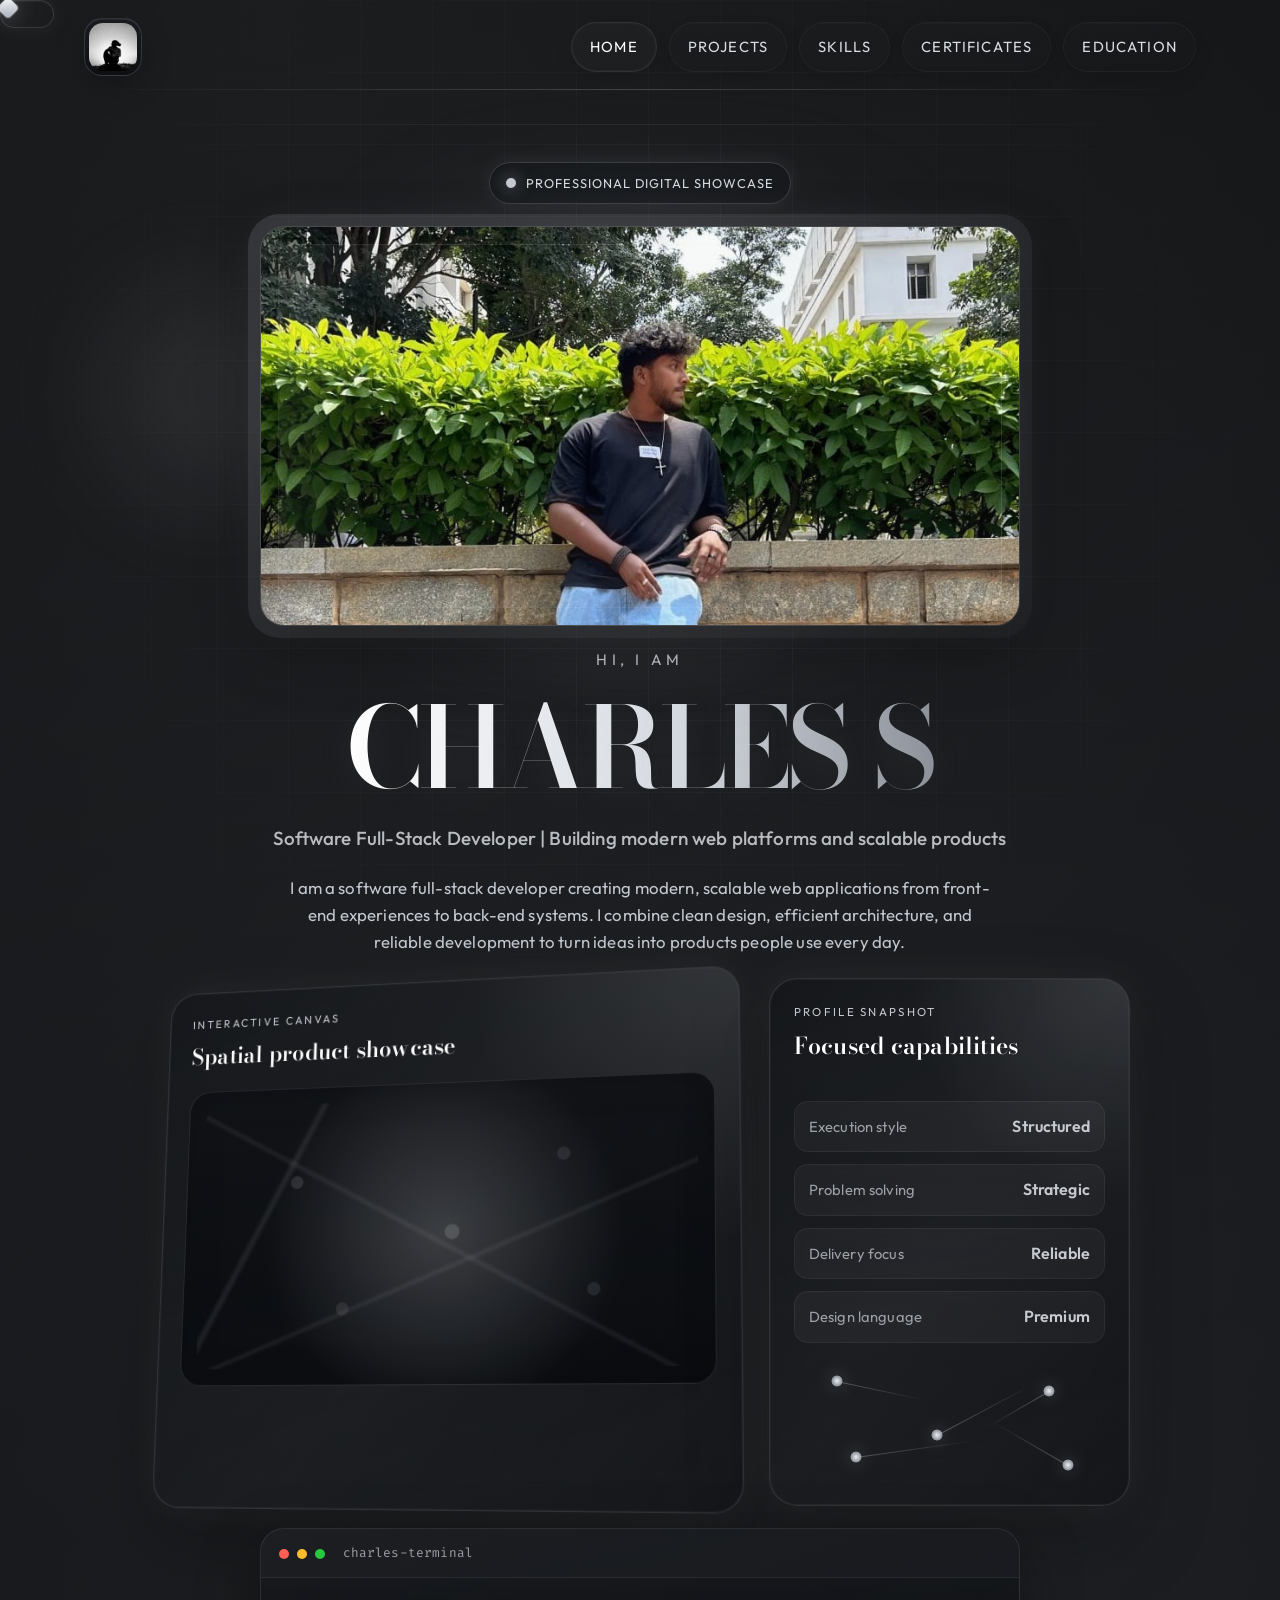
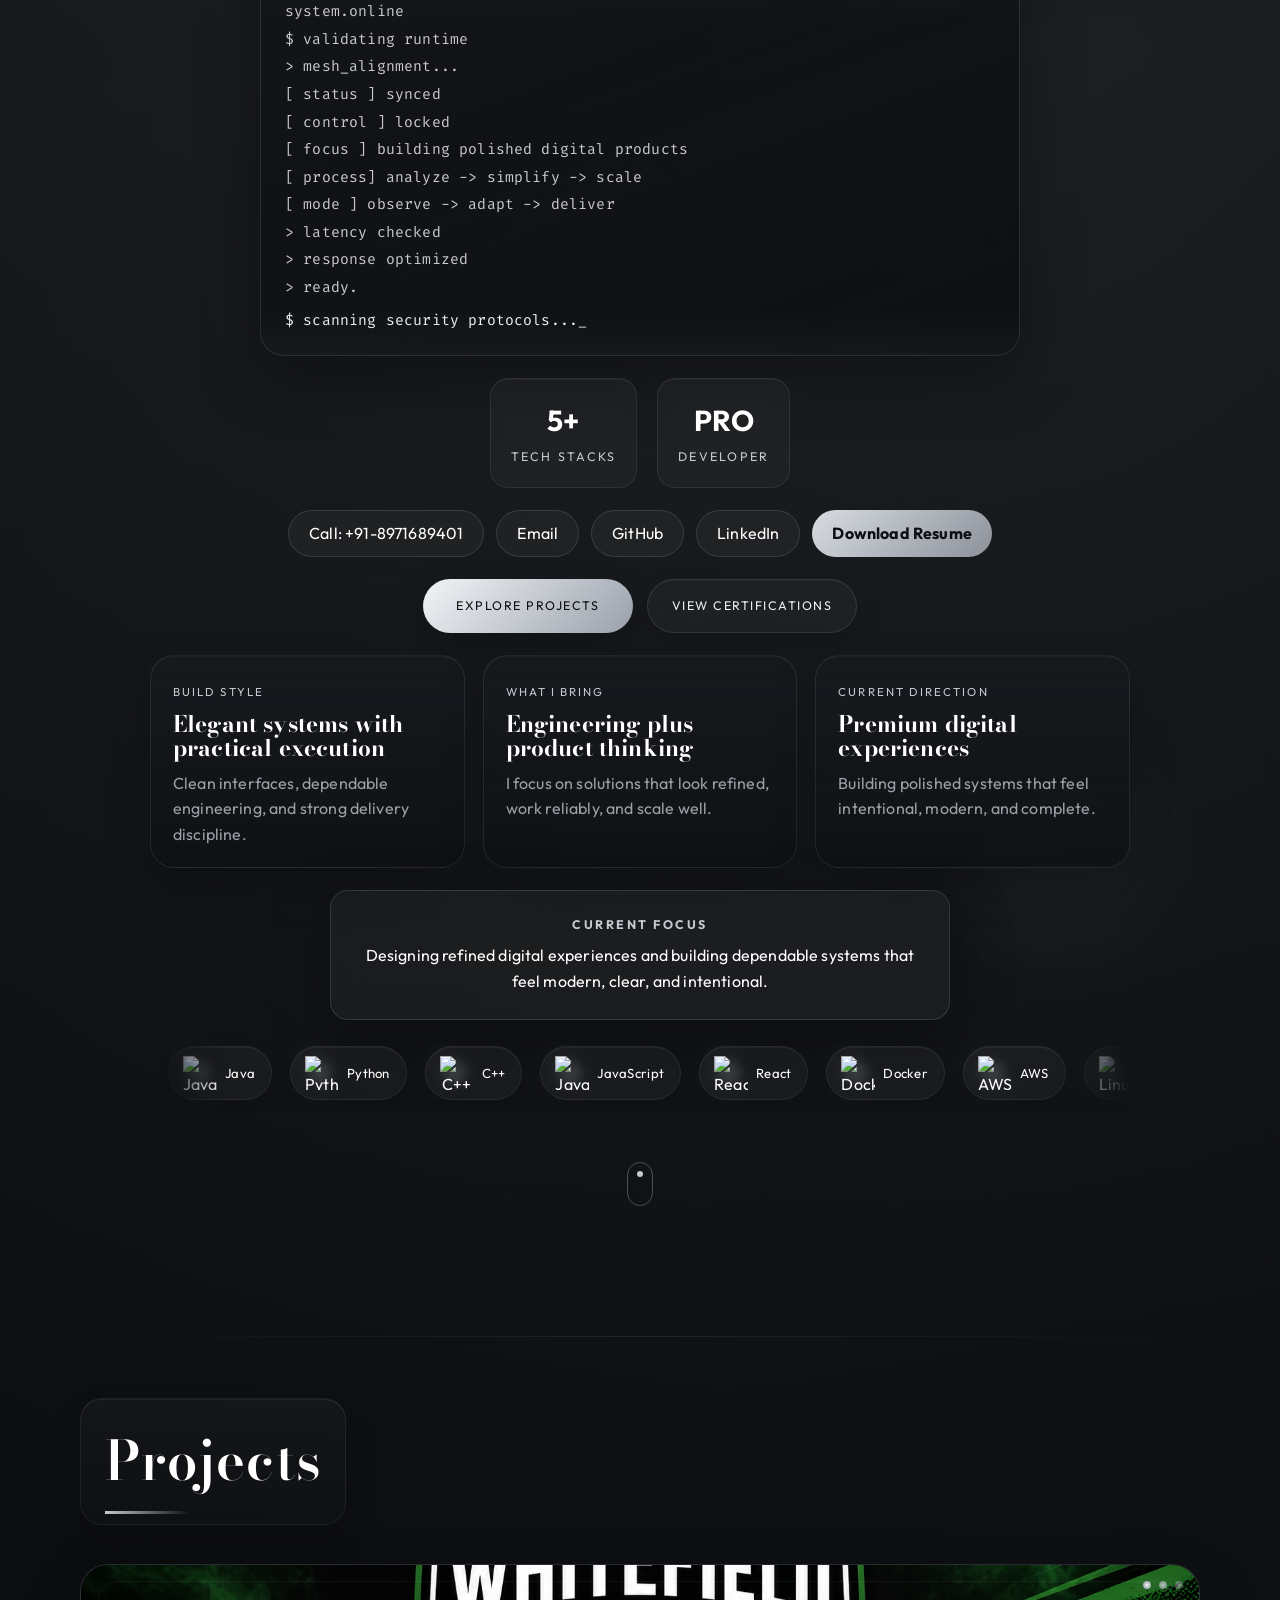
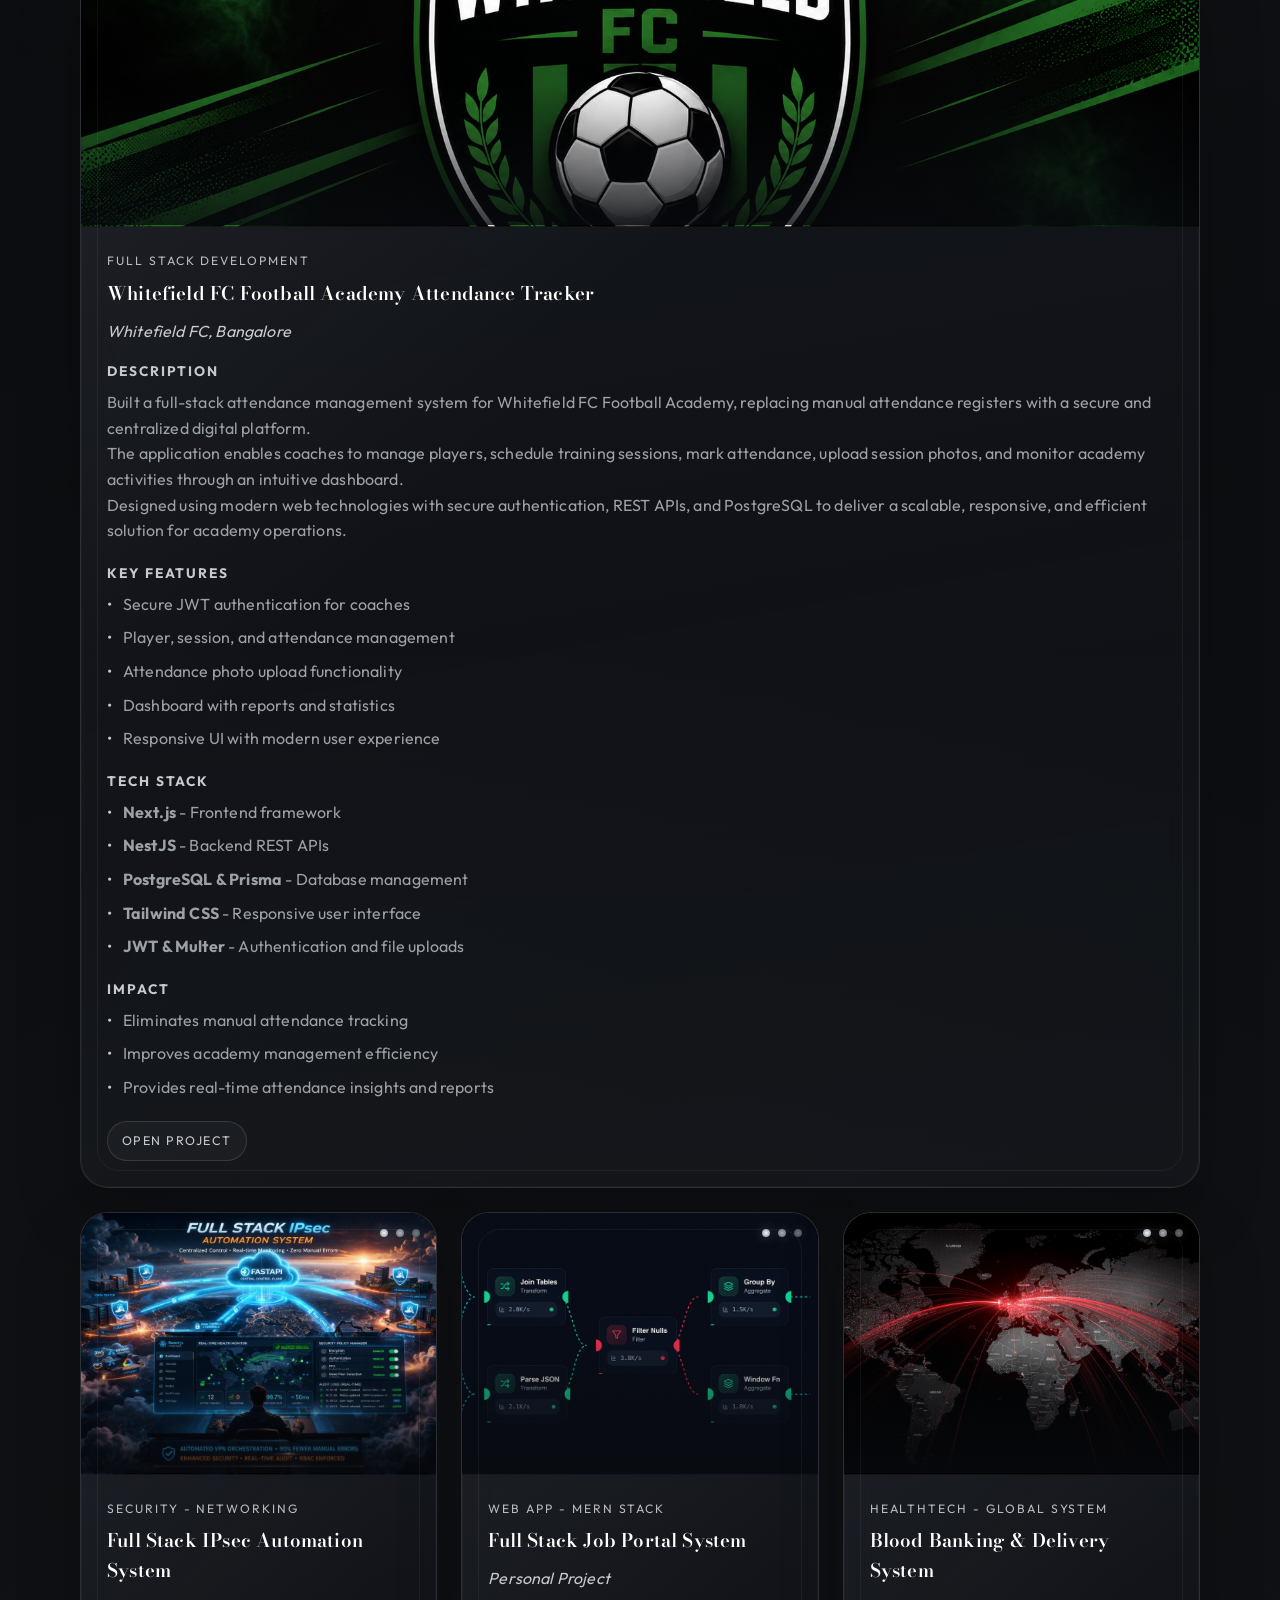
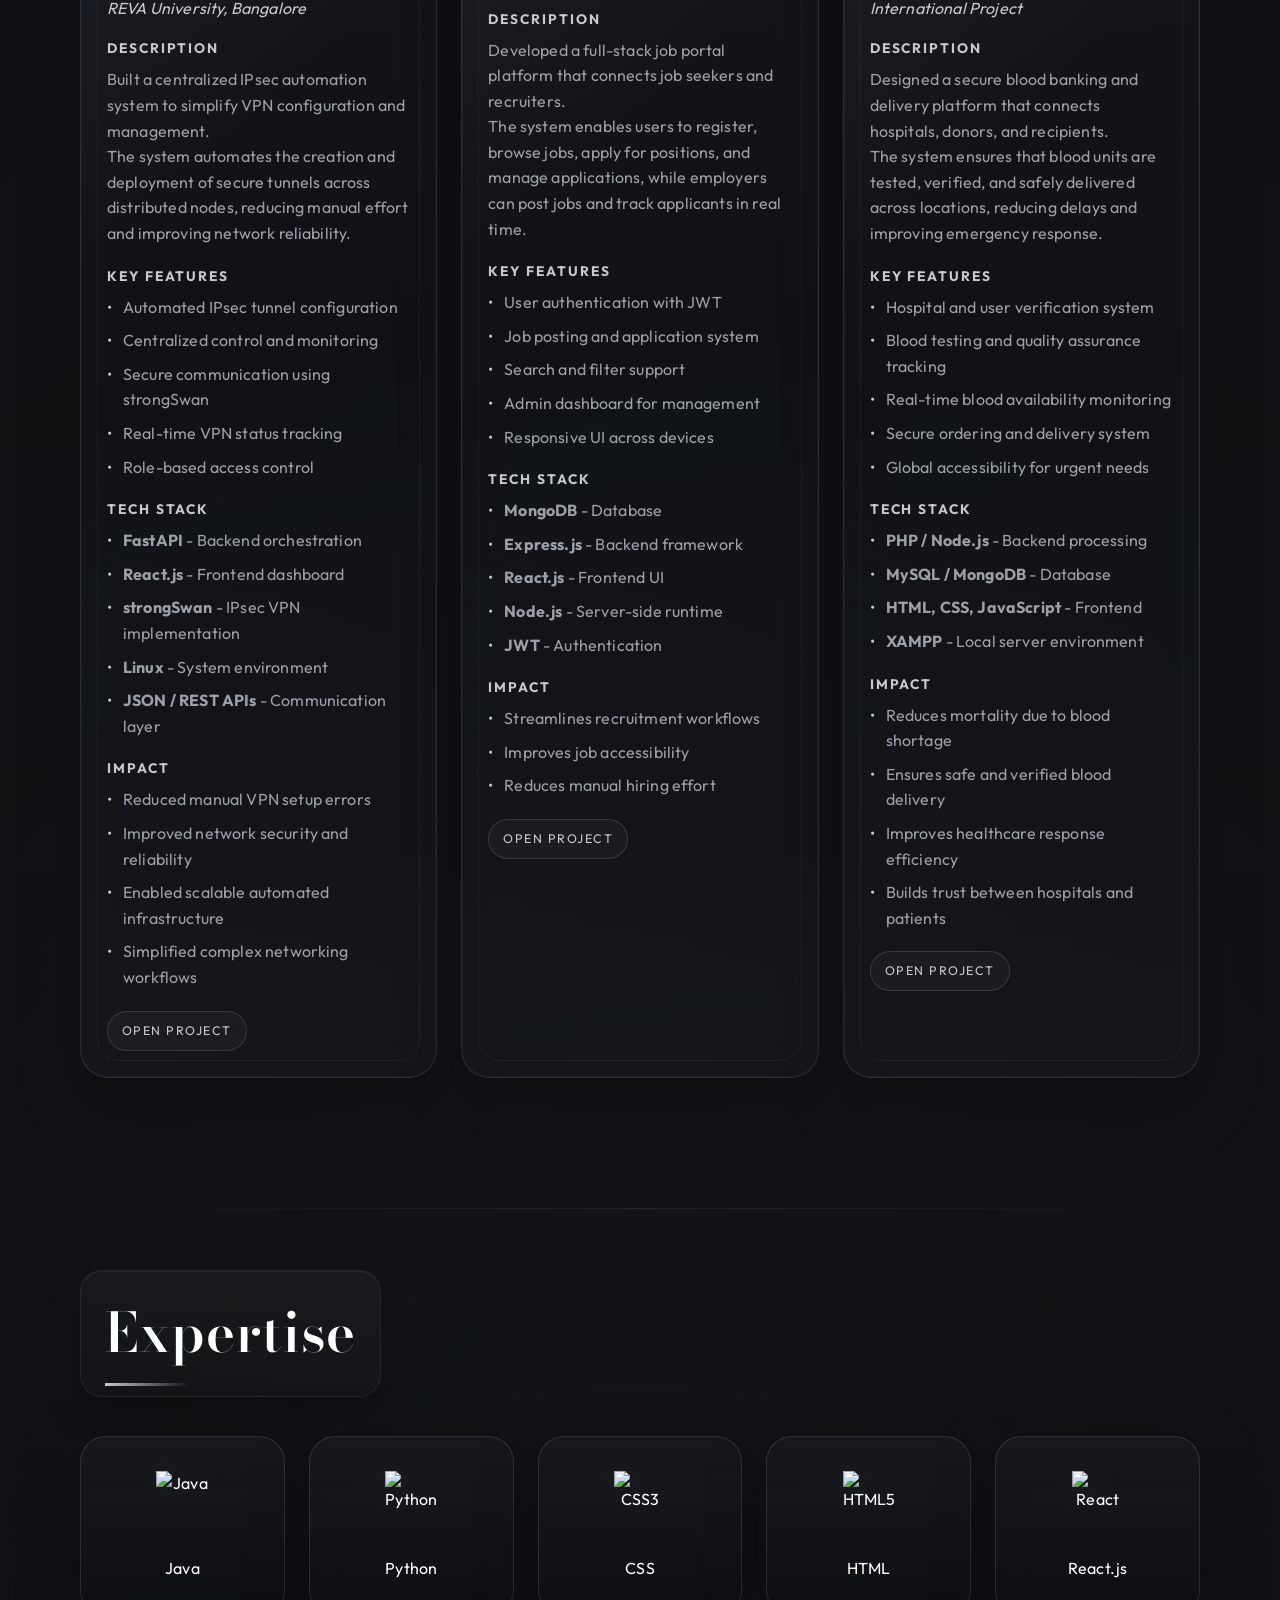
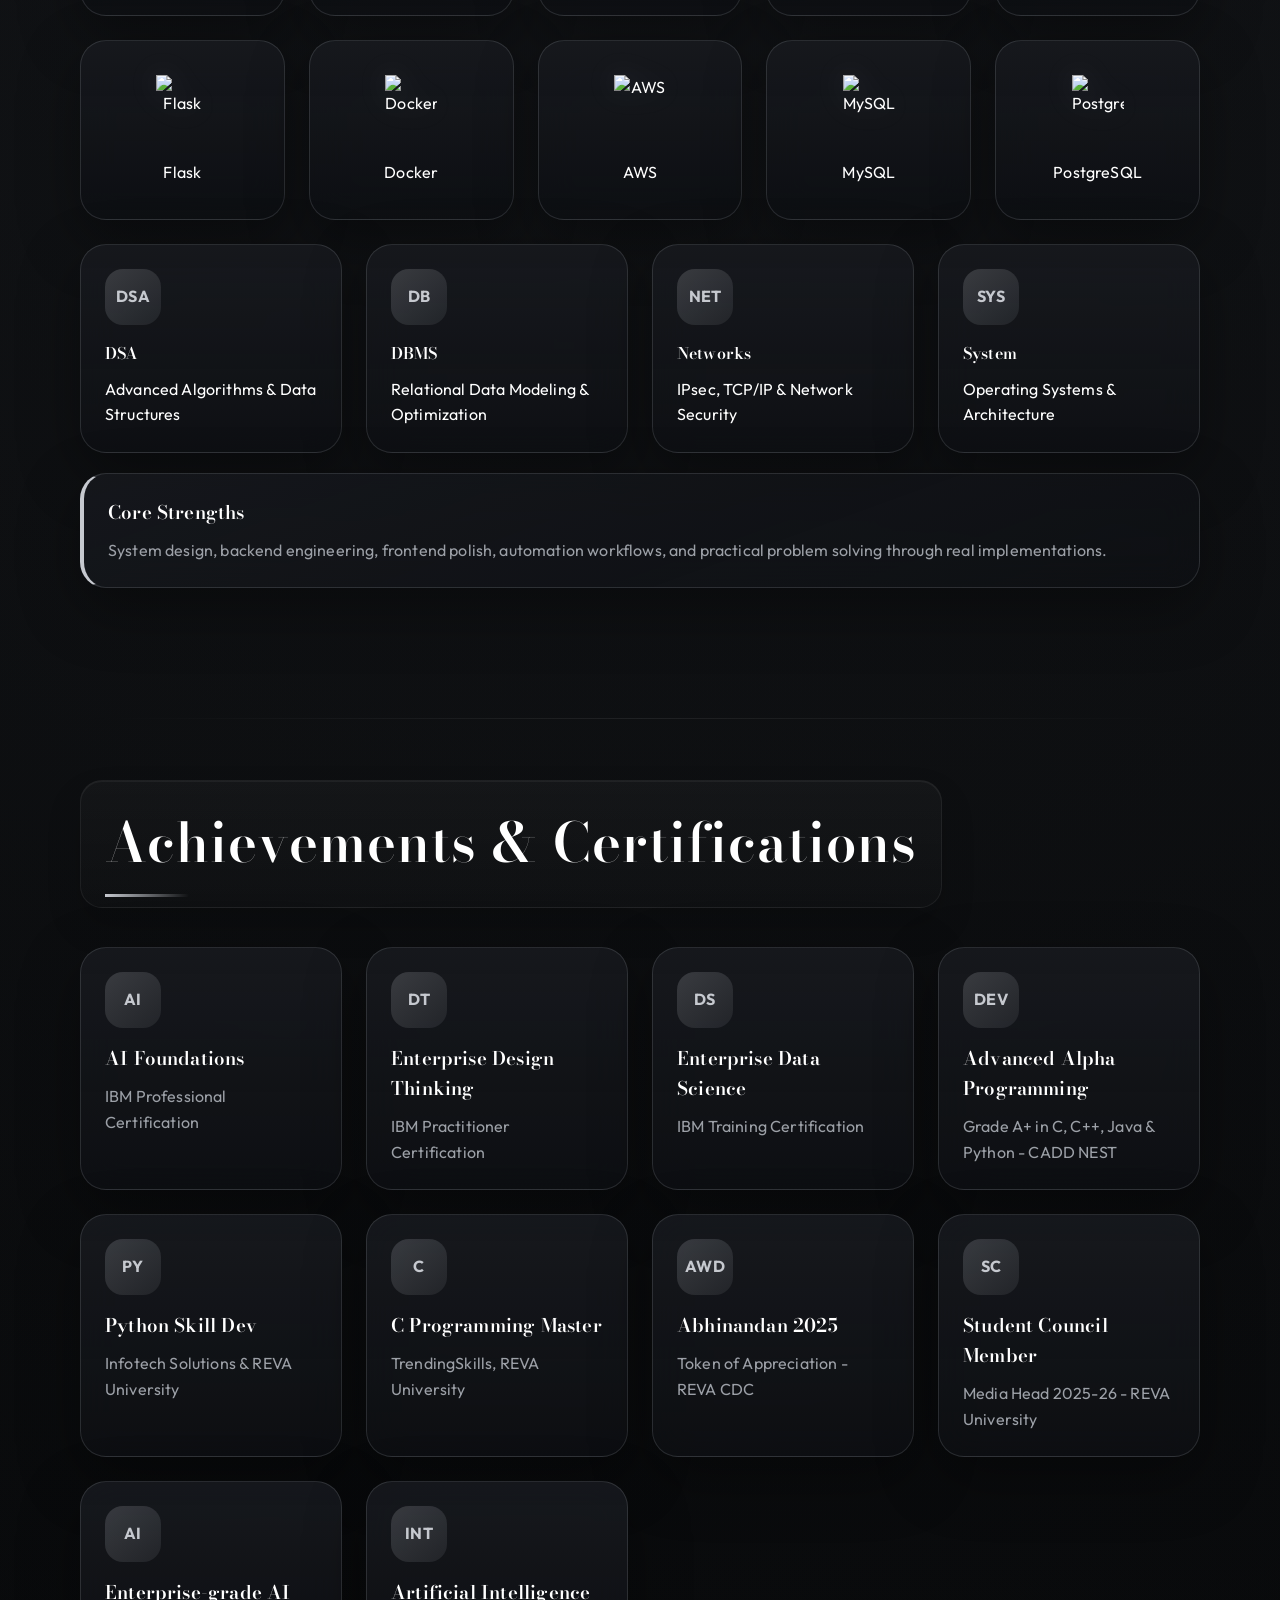
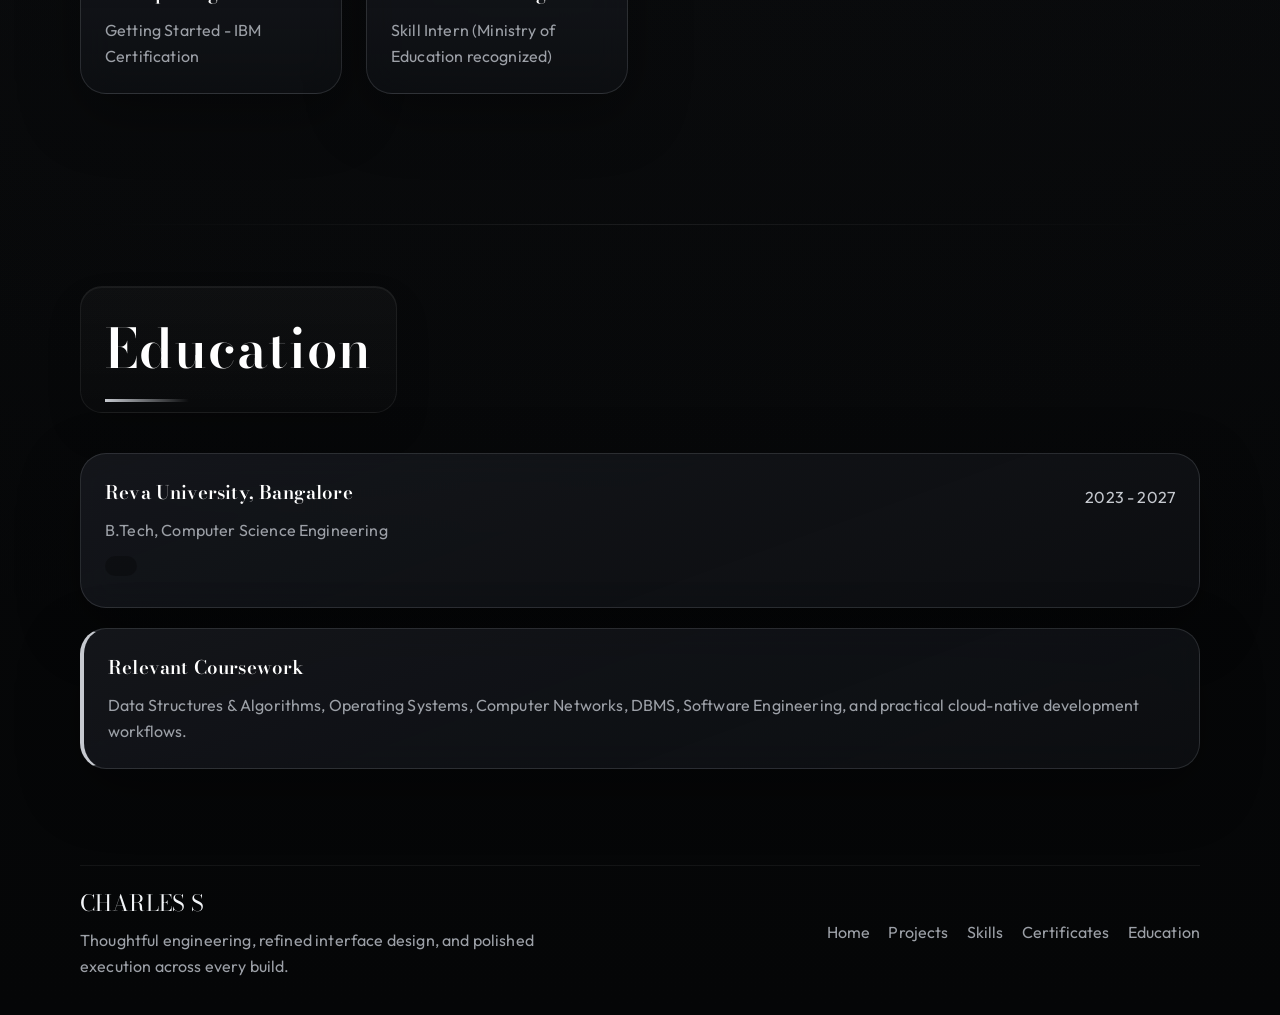
==== commit ca36d2ce: "Fix contact links in index.html Updated contact information links in the contact section." ====
--- a/index.html
+++ b/index.html
@@ -137,8 +137,8 @@
                 </div>
 
                 <div class="contact-chips reveal-item">
-                    <a href="tel:+918971684901" class="chip">Call: +91-8971684901</a>
-                    <a href="mailto:charlespinto204@gmail.com" class="chip">Email</a>
+                    <a href="tel:+918971684901" class="chip">Call: +91-8971689401</a>
+                    <a href="mailto:charlespinto2004s@gmail.com" class="chip">Email</a>
                     <a href="https://github.com/charlescodespace" target="_blank" rel="noreferrer" class="chip">GitHub</a>
                     <a href="https://www.linkedin.com/in/charles-pinto/" target="_blank" rel="noreferrer" class="chip">LinkedIn</a>
                     <a href="../resume.docx" download class="chip resume-btn">Download Resume</a>
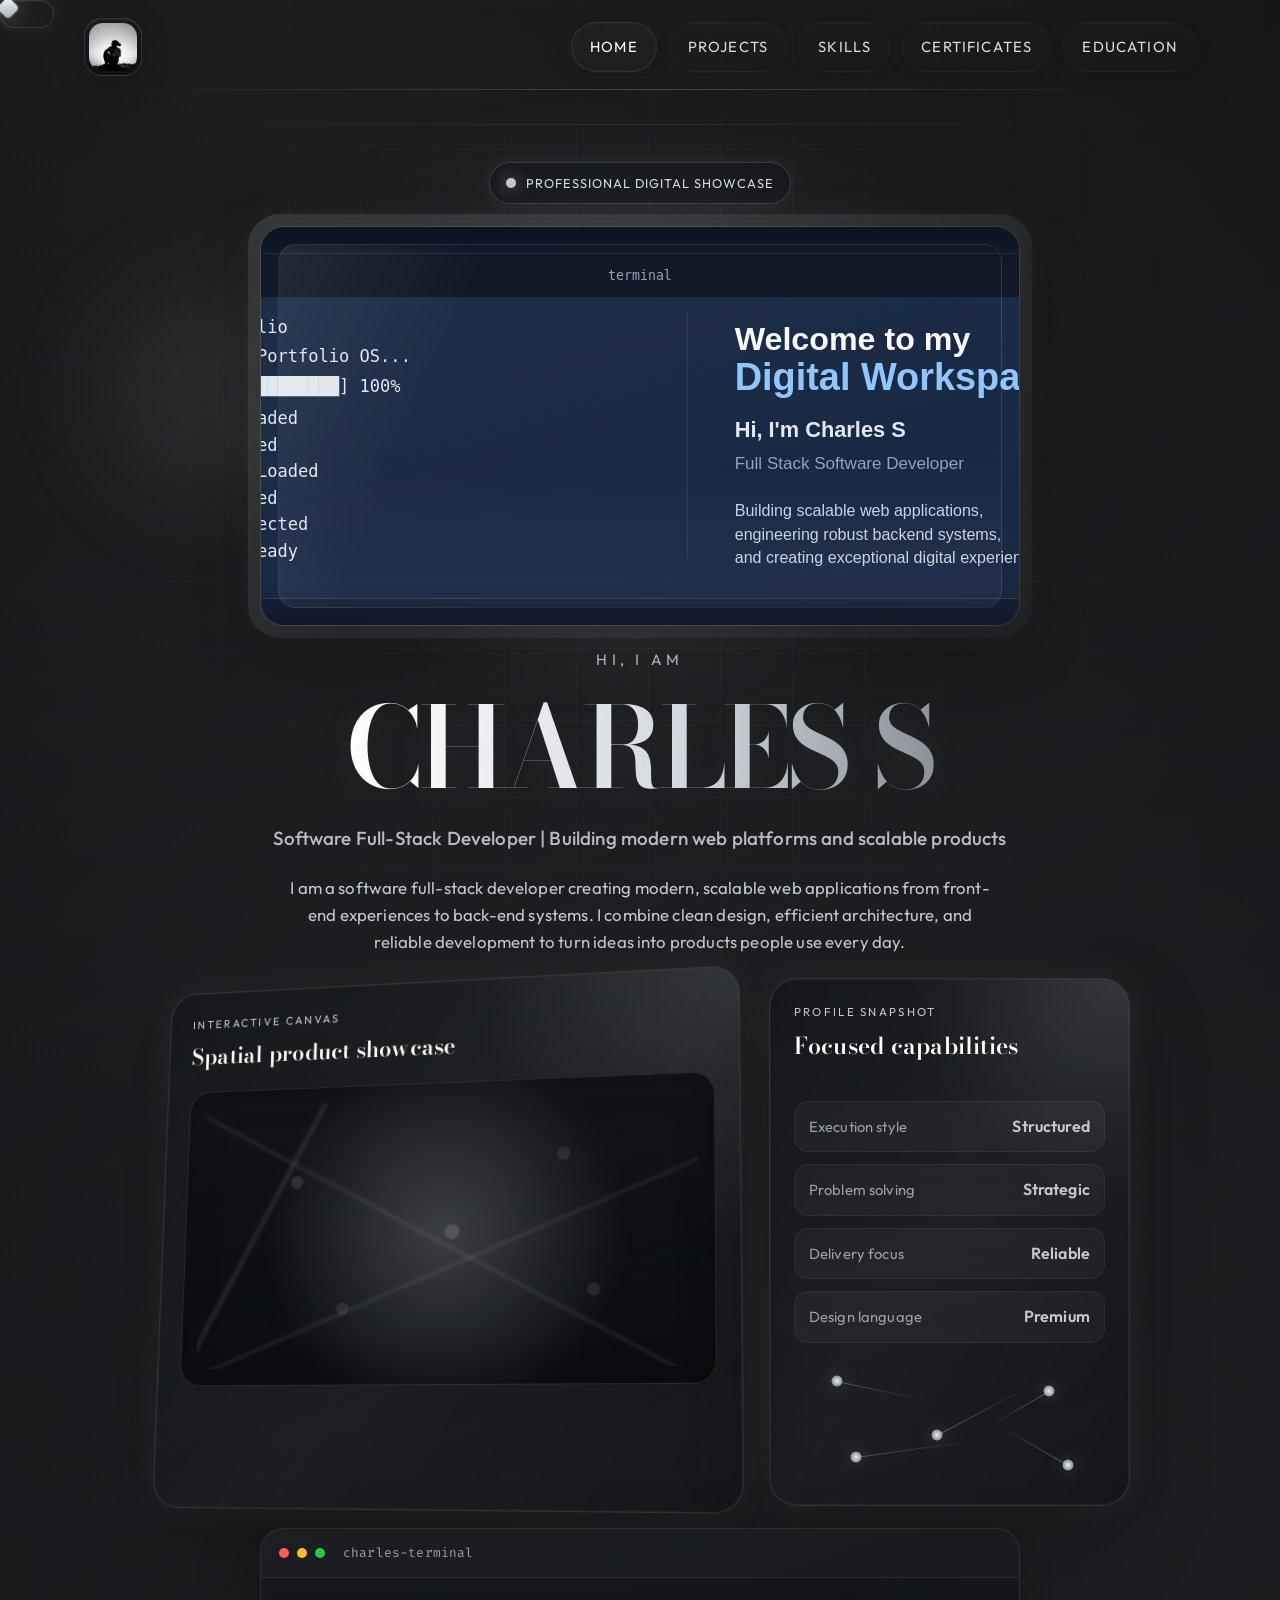
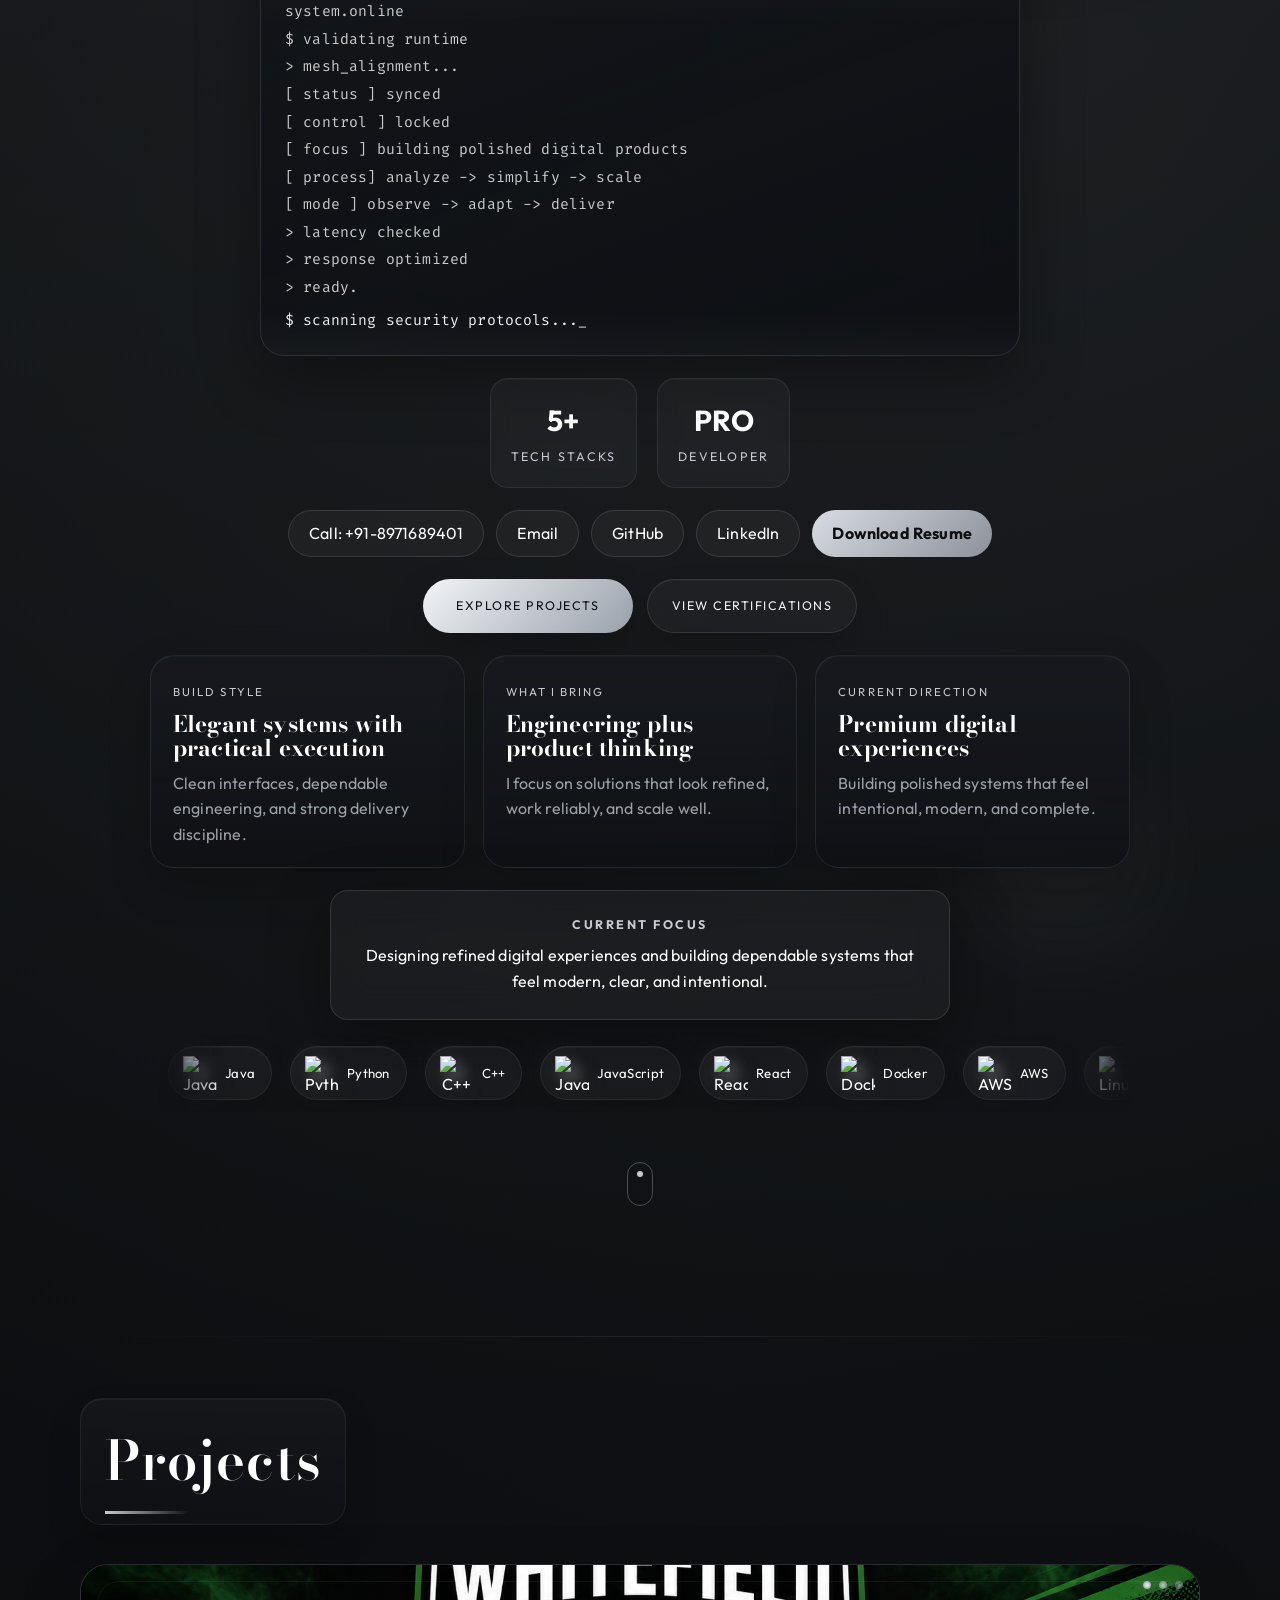
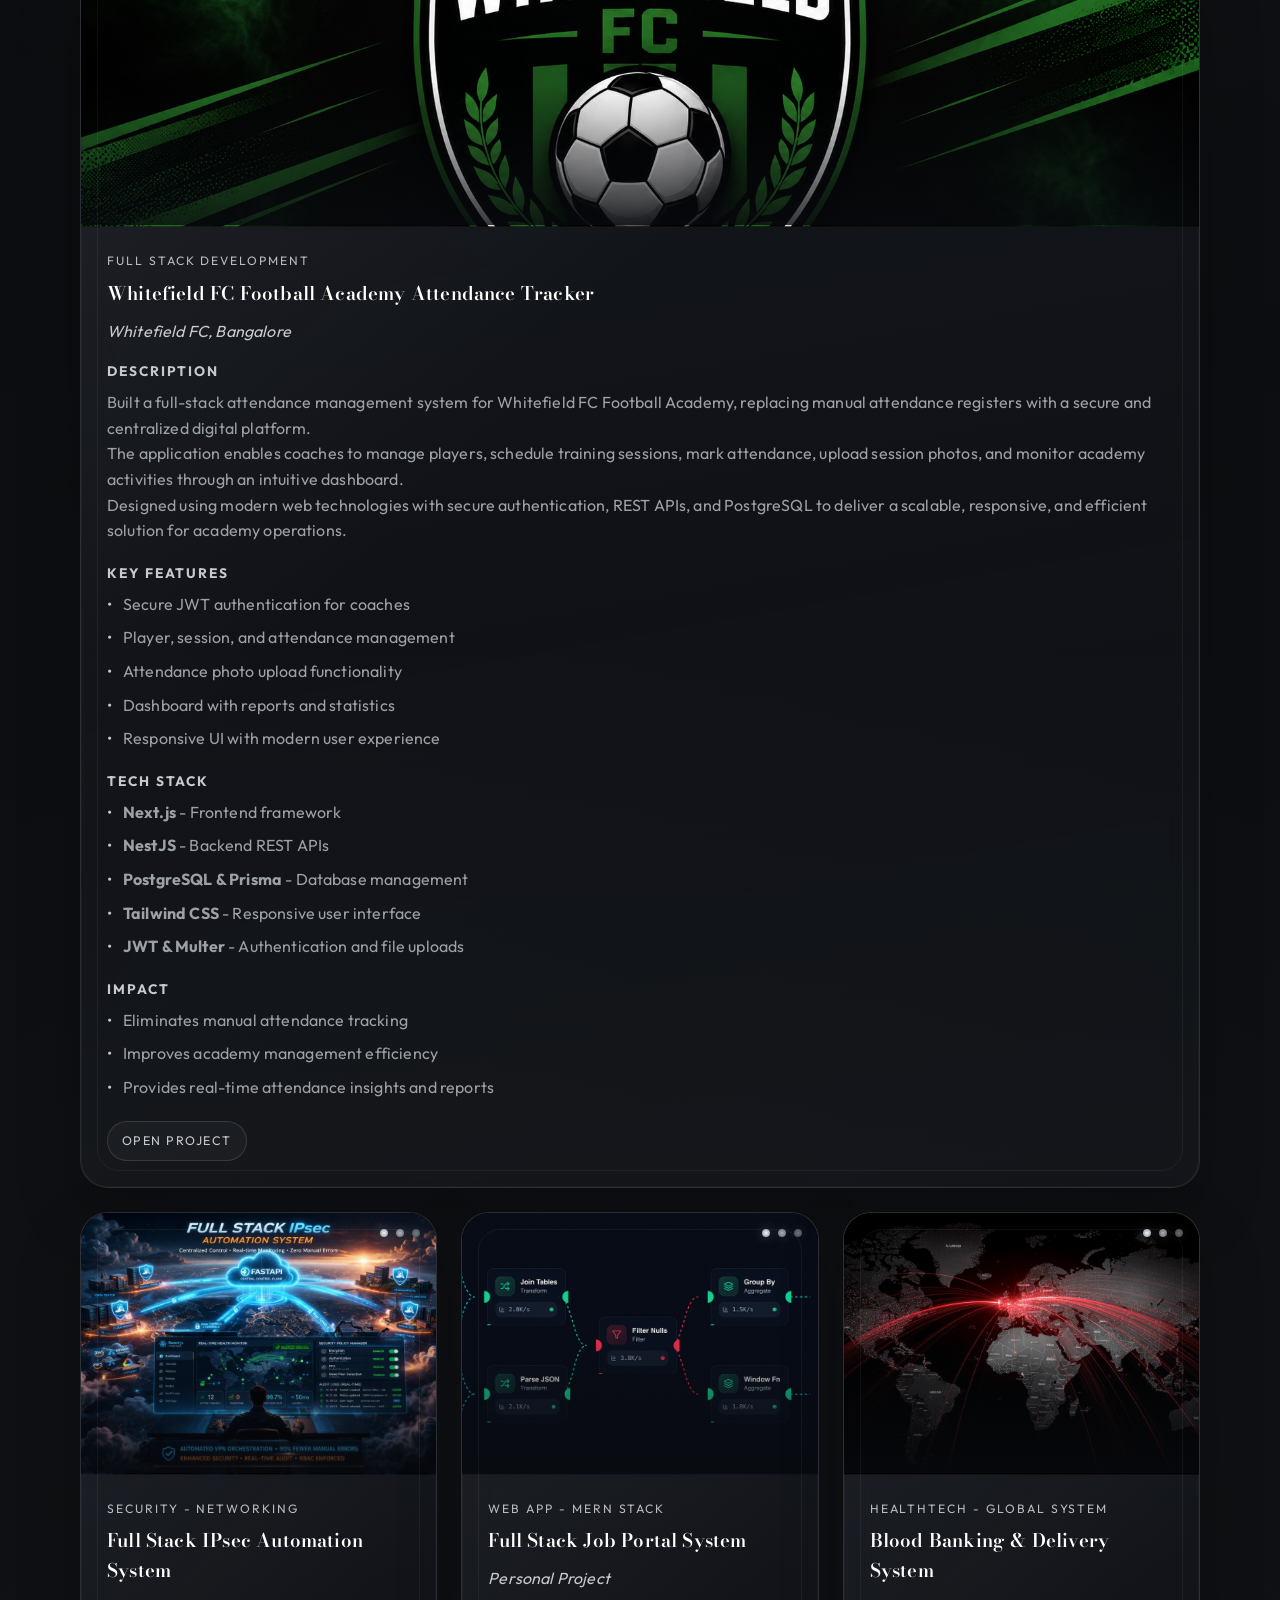
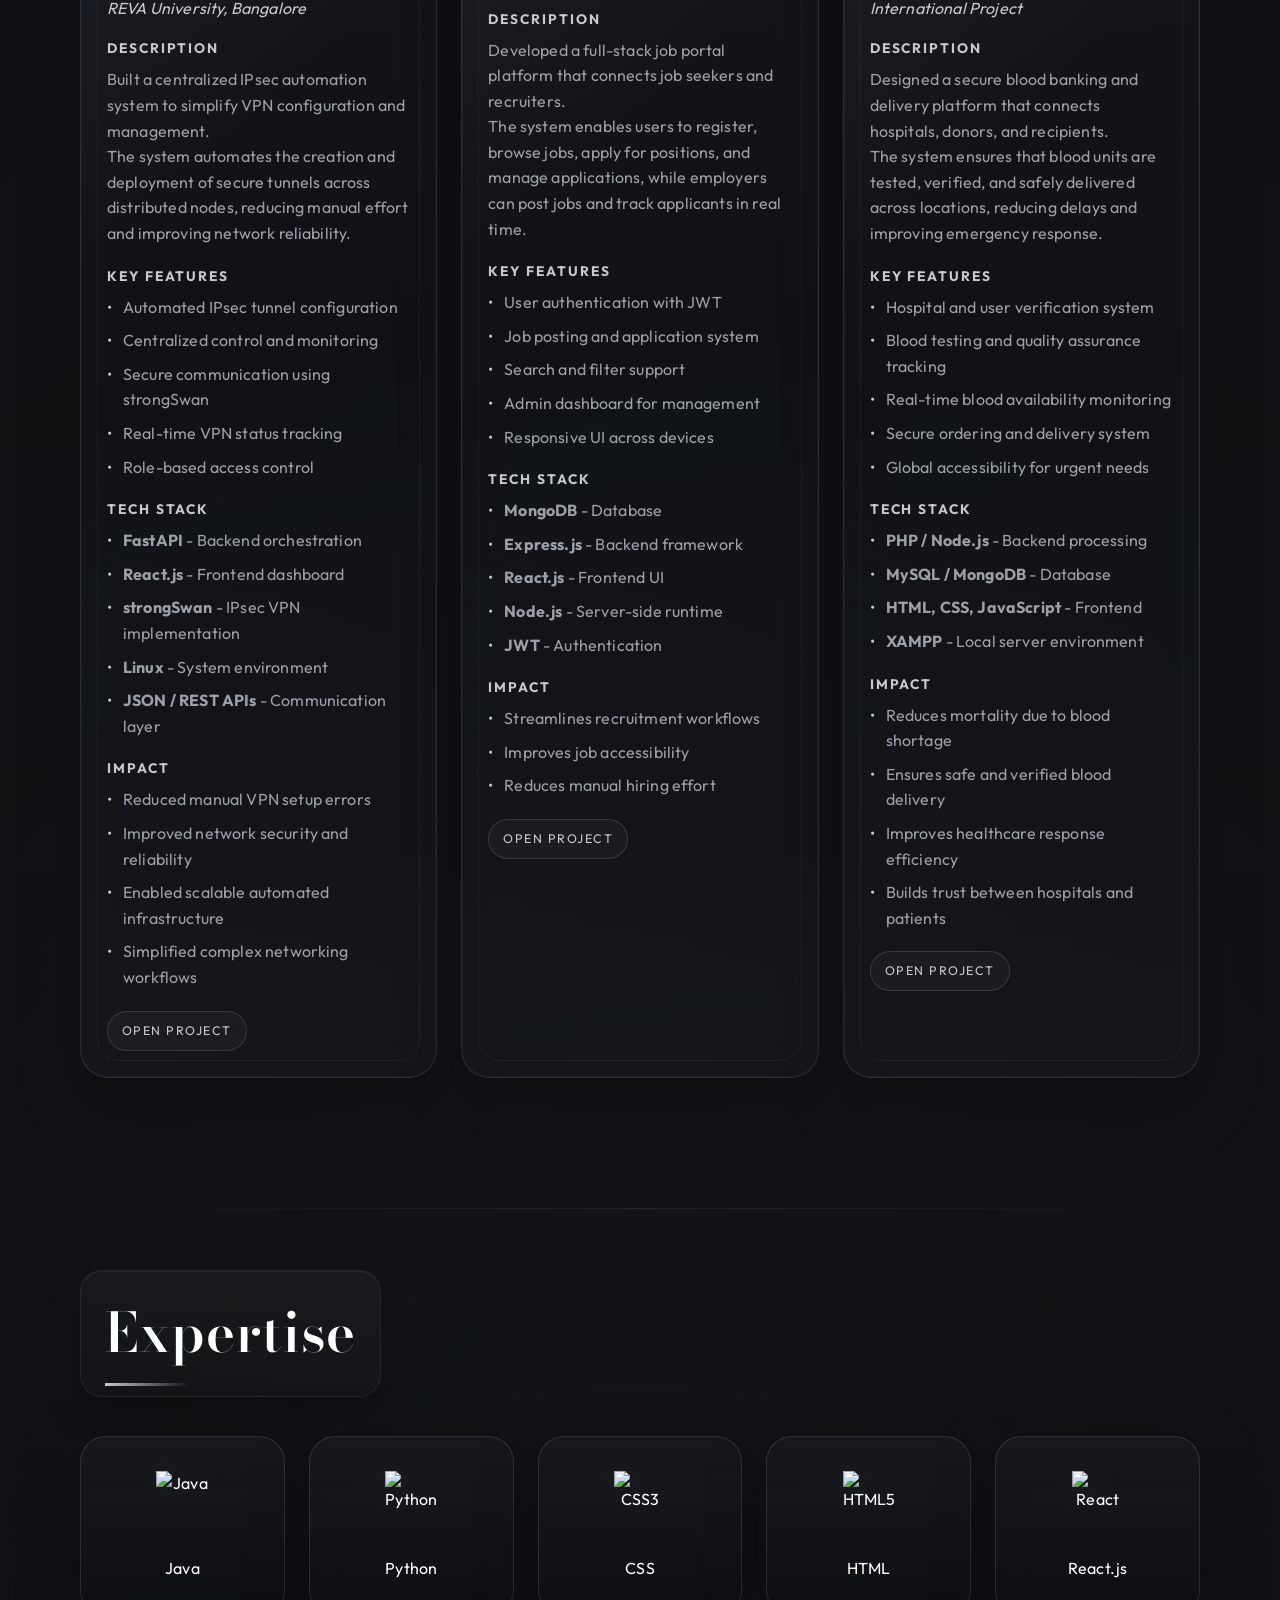
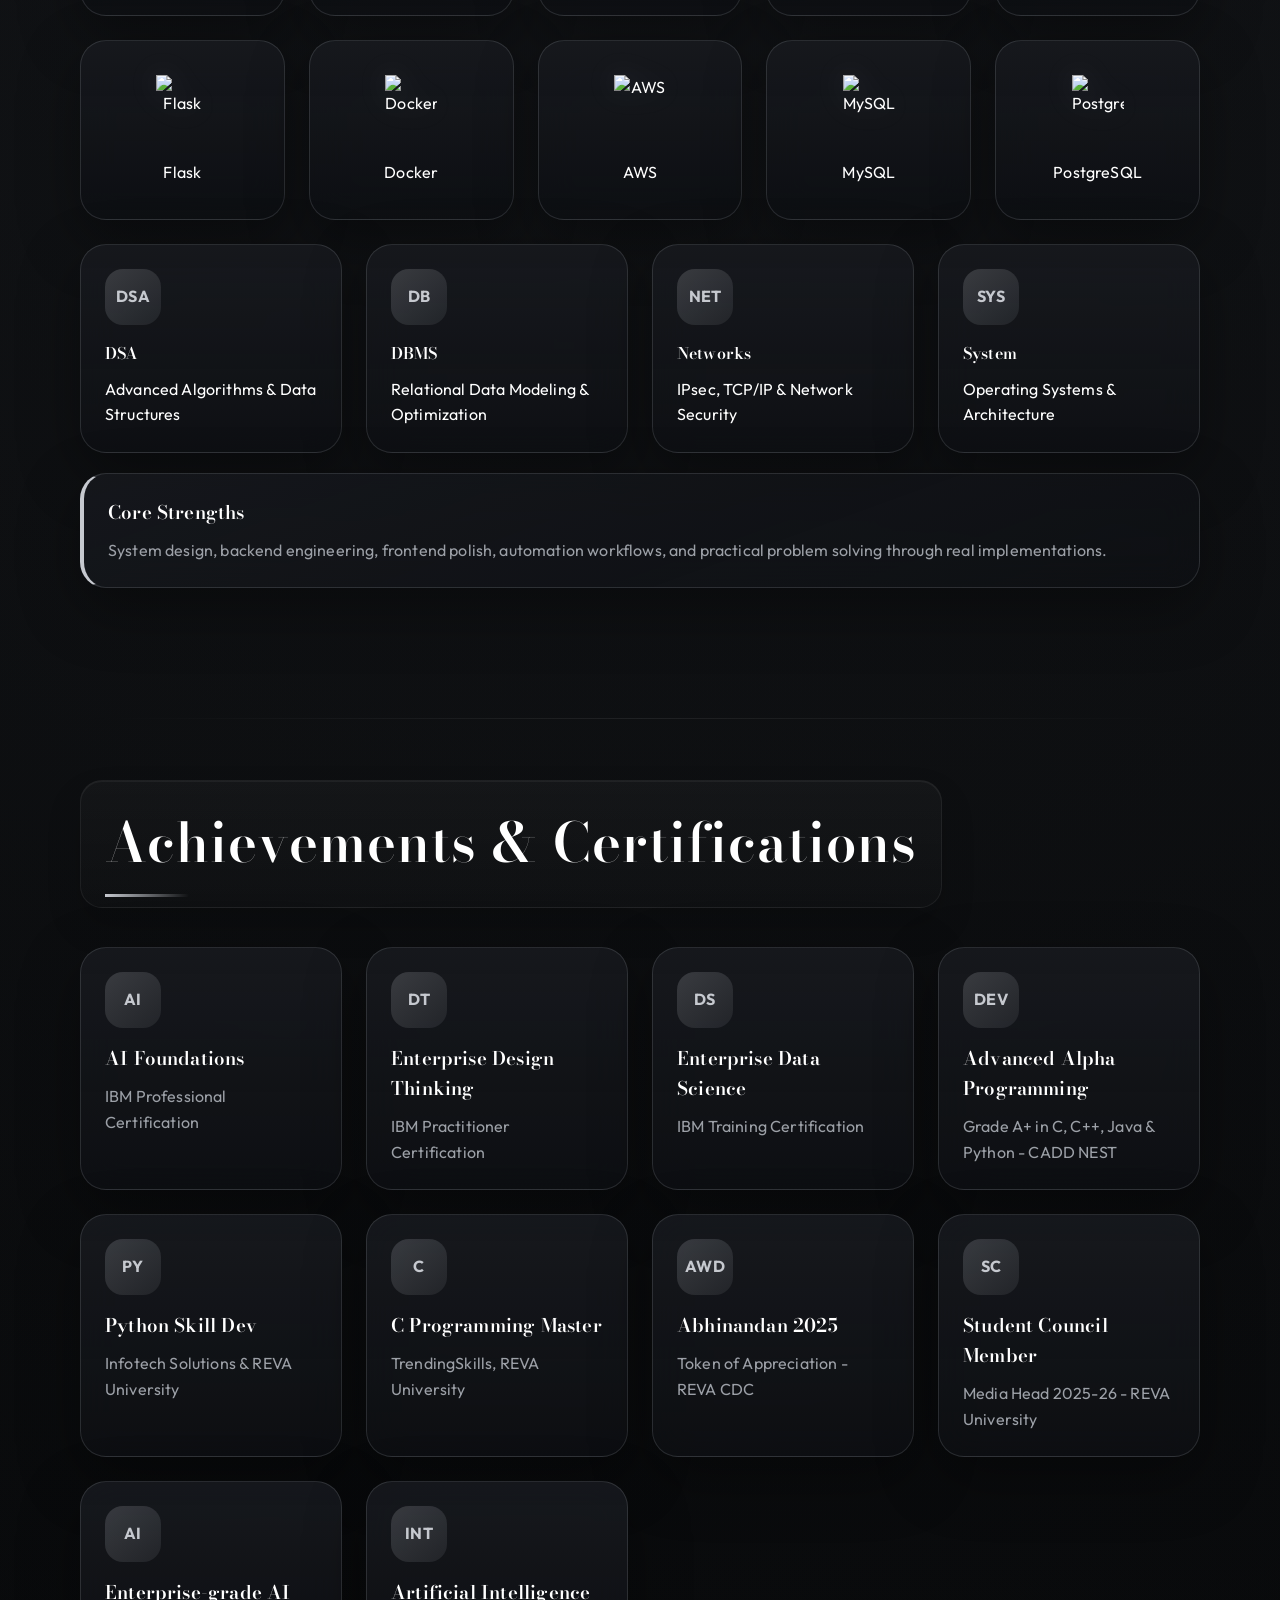
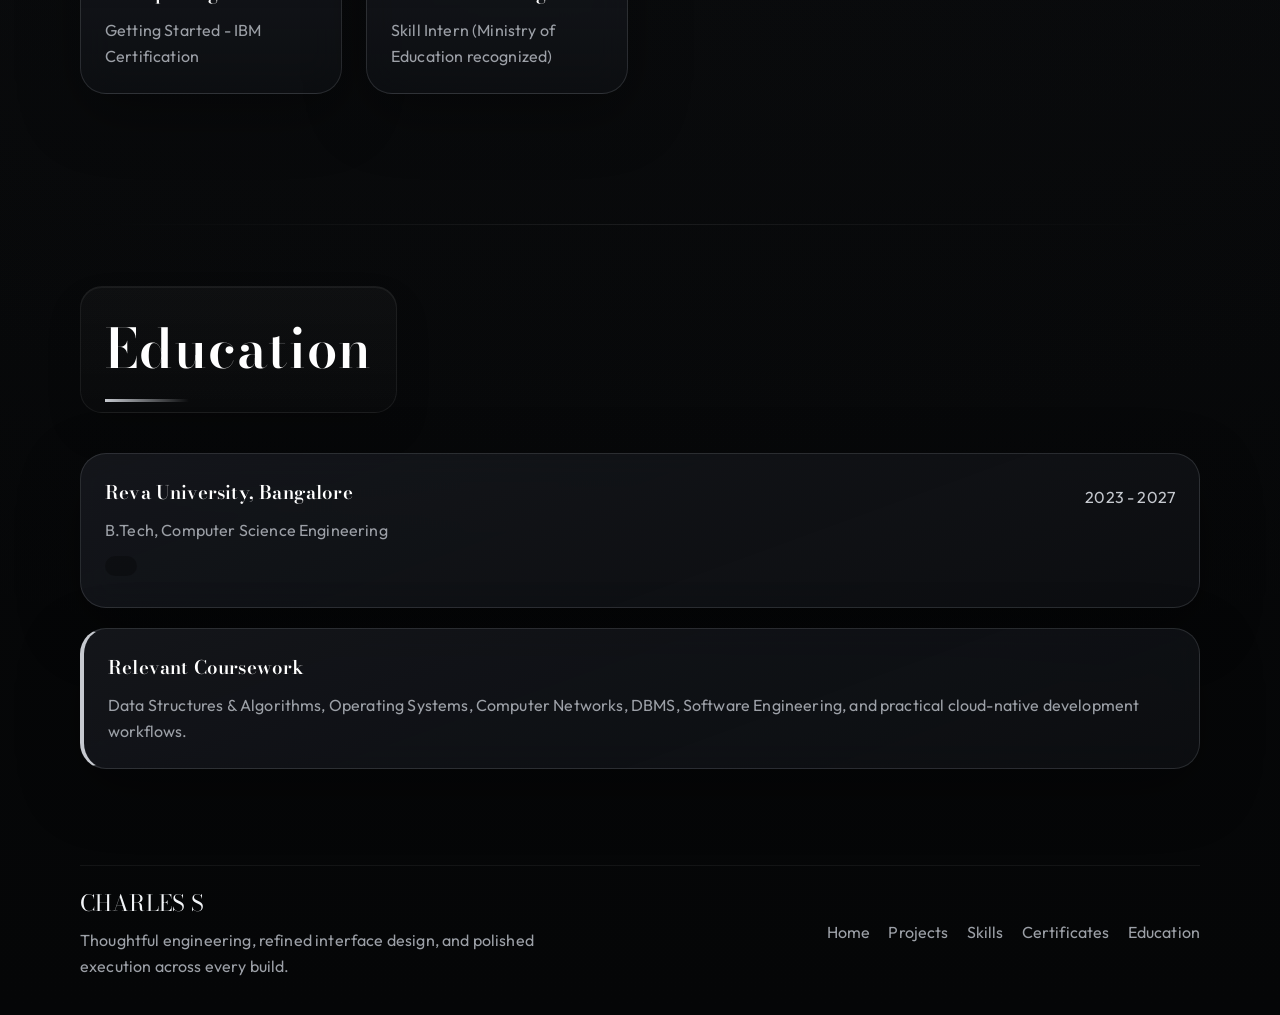
==== commit 9d33f54d: "Update index.html" ====
--- a/index.html
+++ b/index.html
@@ -47,7 +47,7 @@
                 </div>
                 <div class="hero-image-container">
                     <div class="glow-ring"></div>
-                    <img src="assests/charles_photo.jpg" class="hero-avatar" alt="Portrait of Charles S">
+                    <img src="assests/hero-terminal-banner.svg" class="hero-avatar" alt="Portrait of Charles S">
                 </div>
                 <span class="greeting">Hi, I am</span>
                 <h1>CHARLES S</h1>
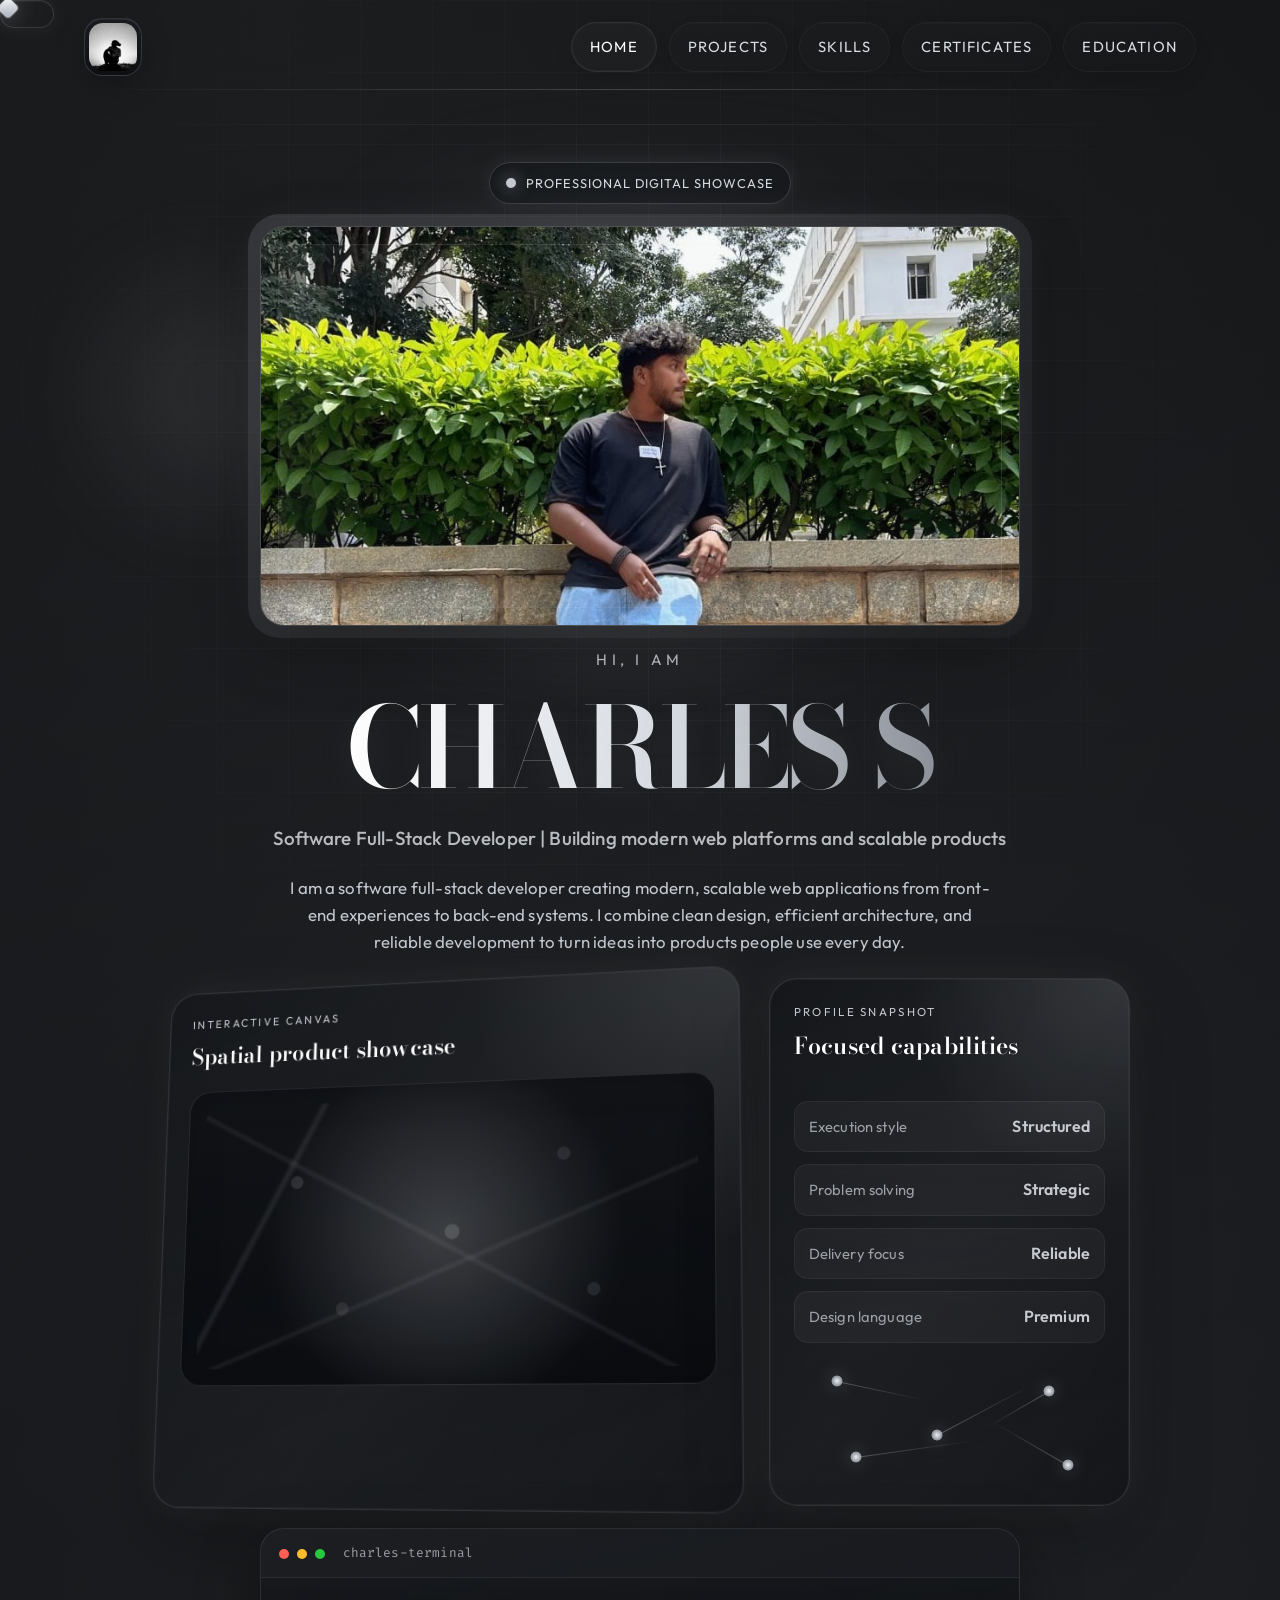
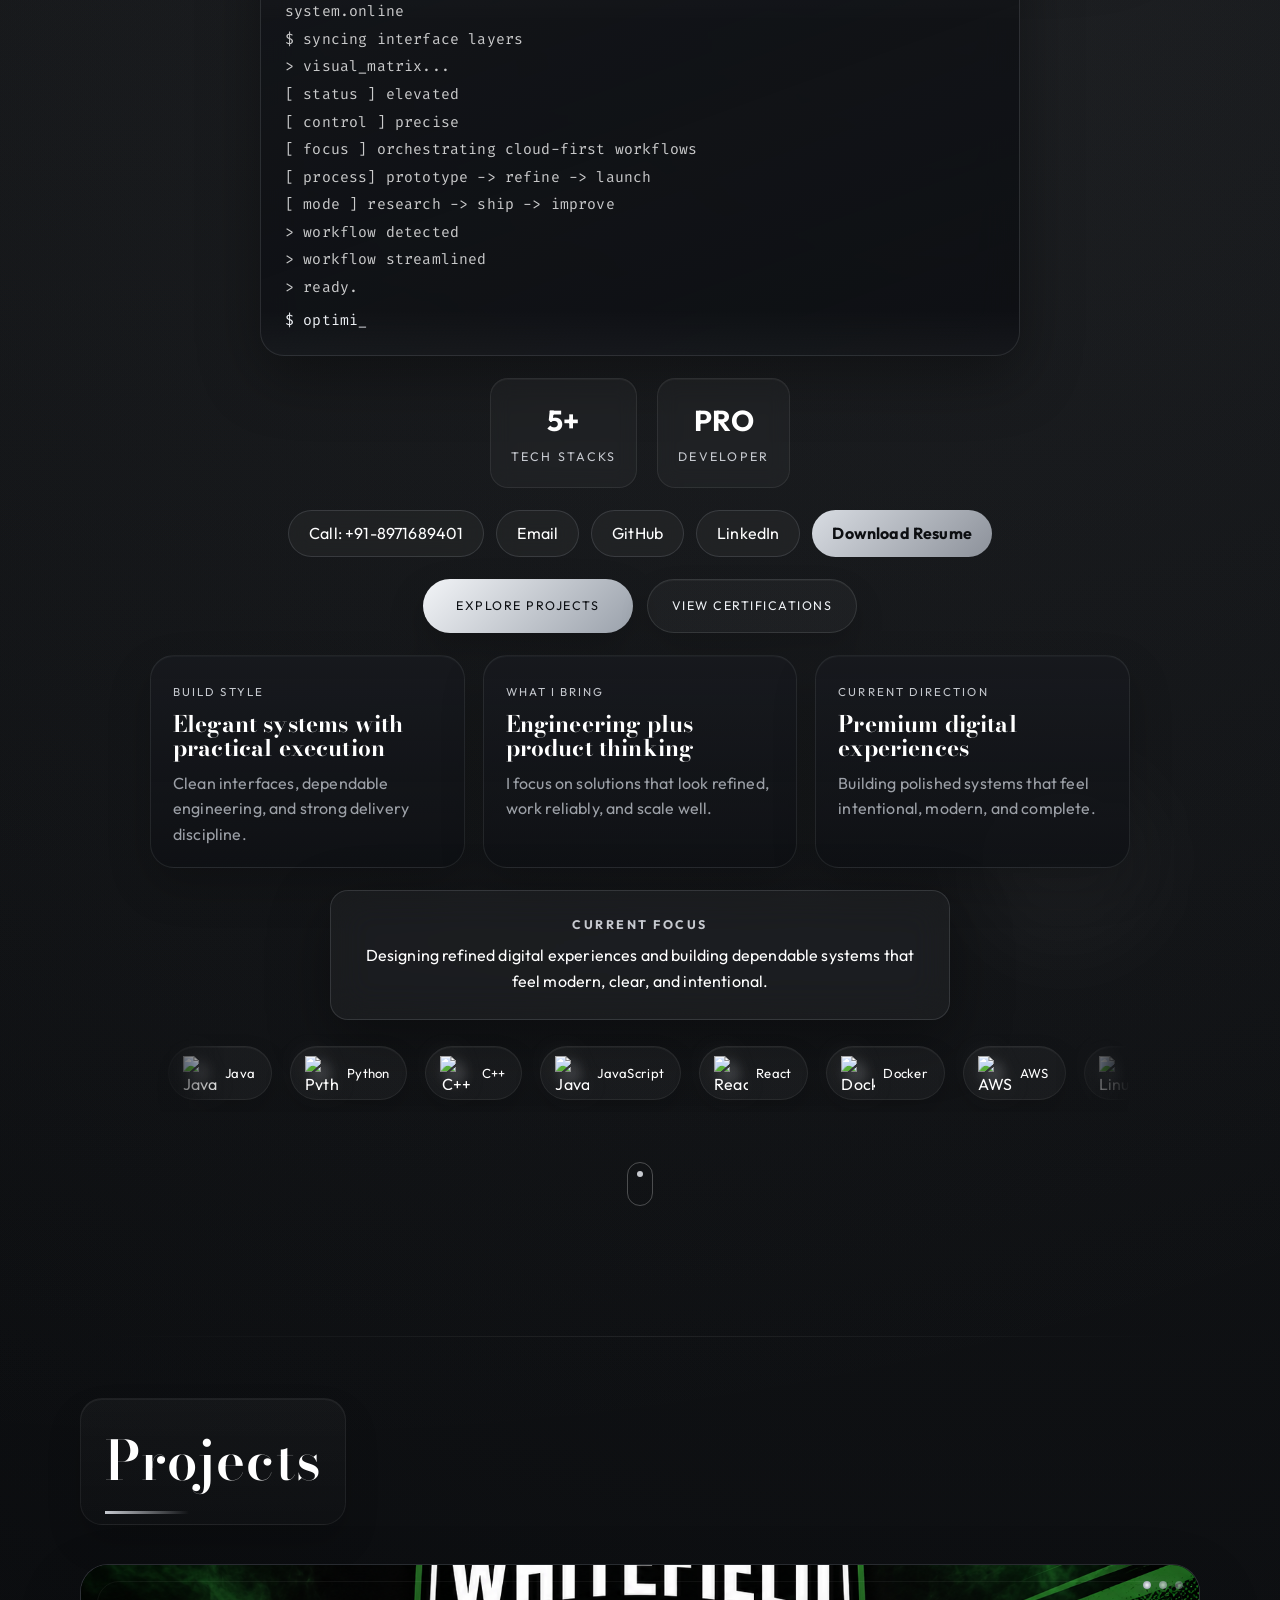
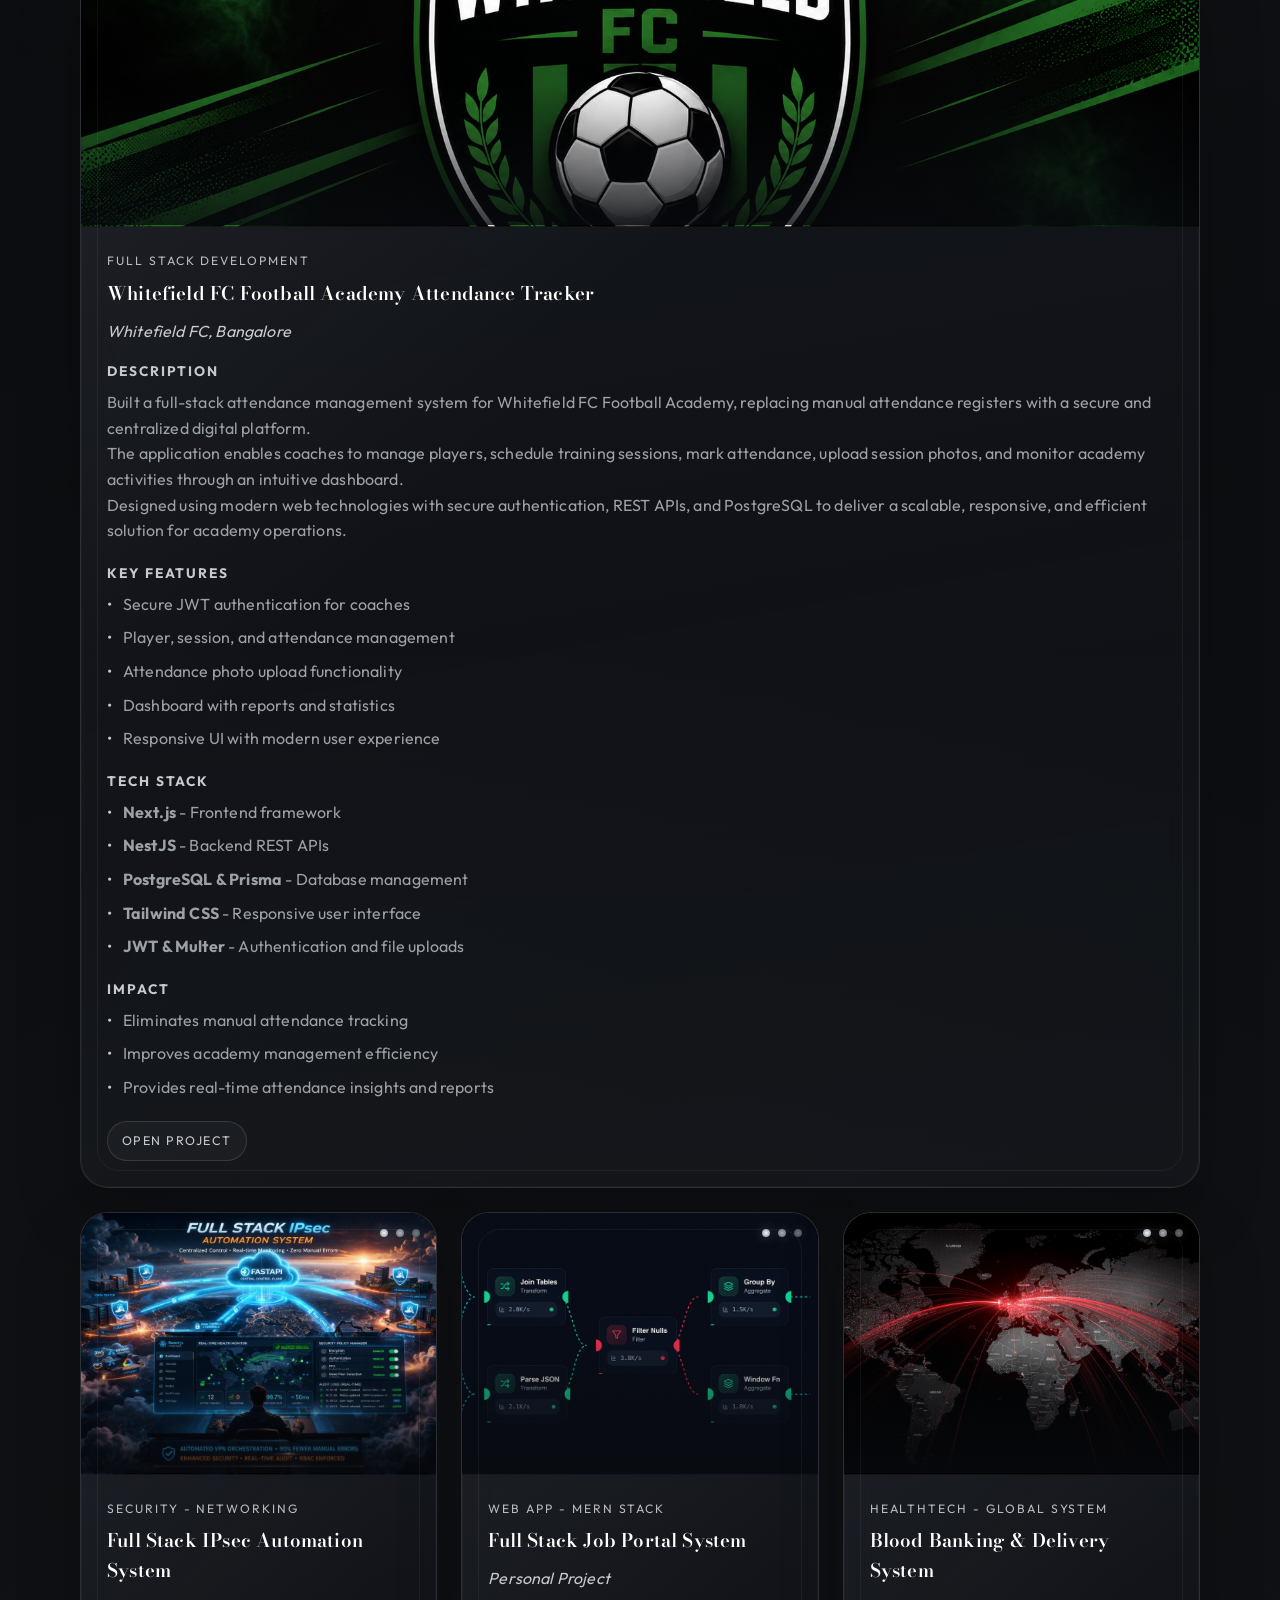
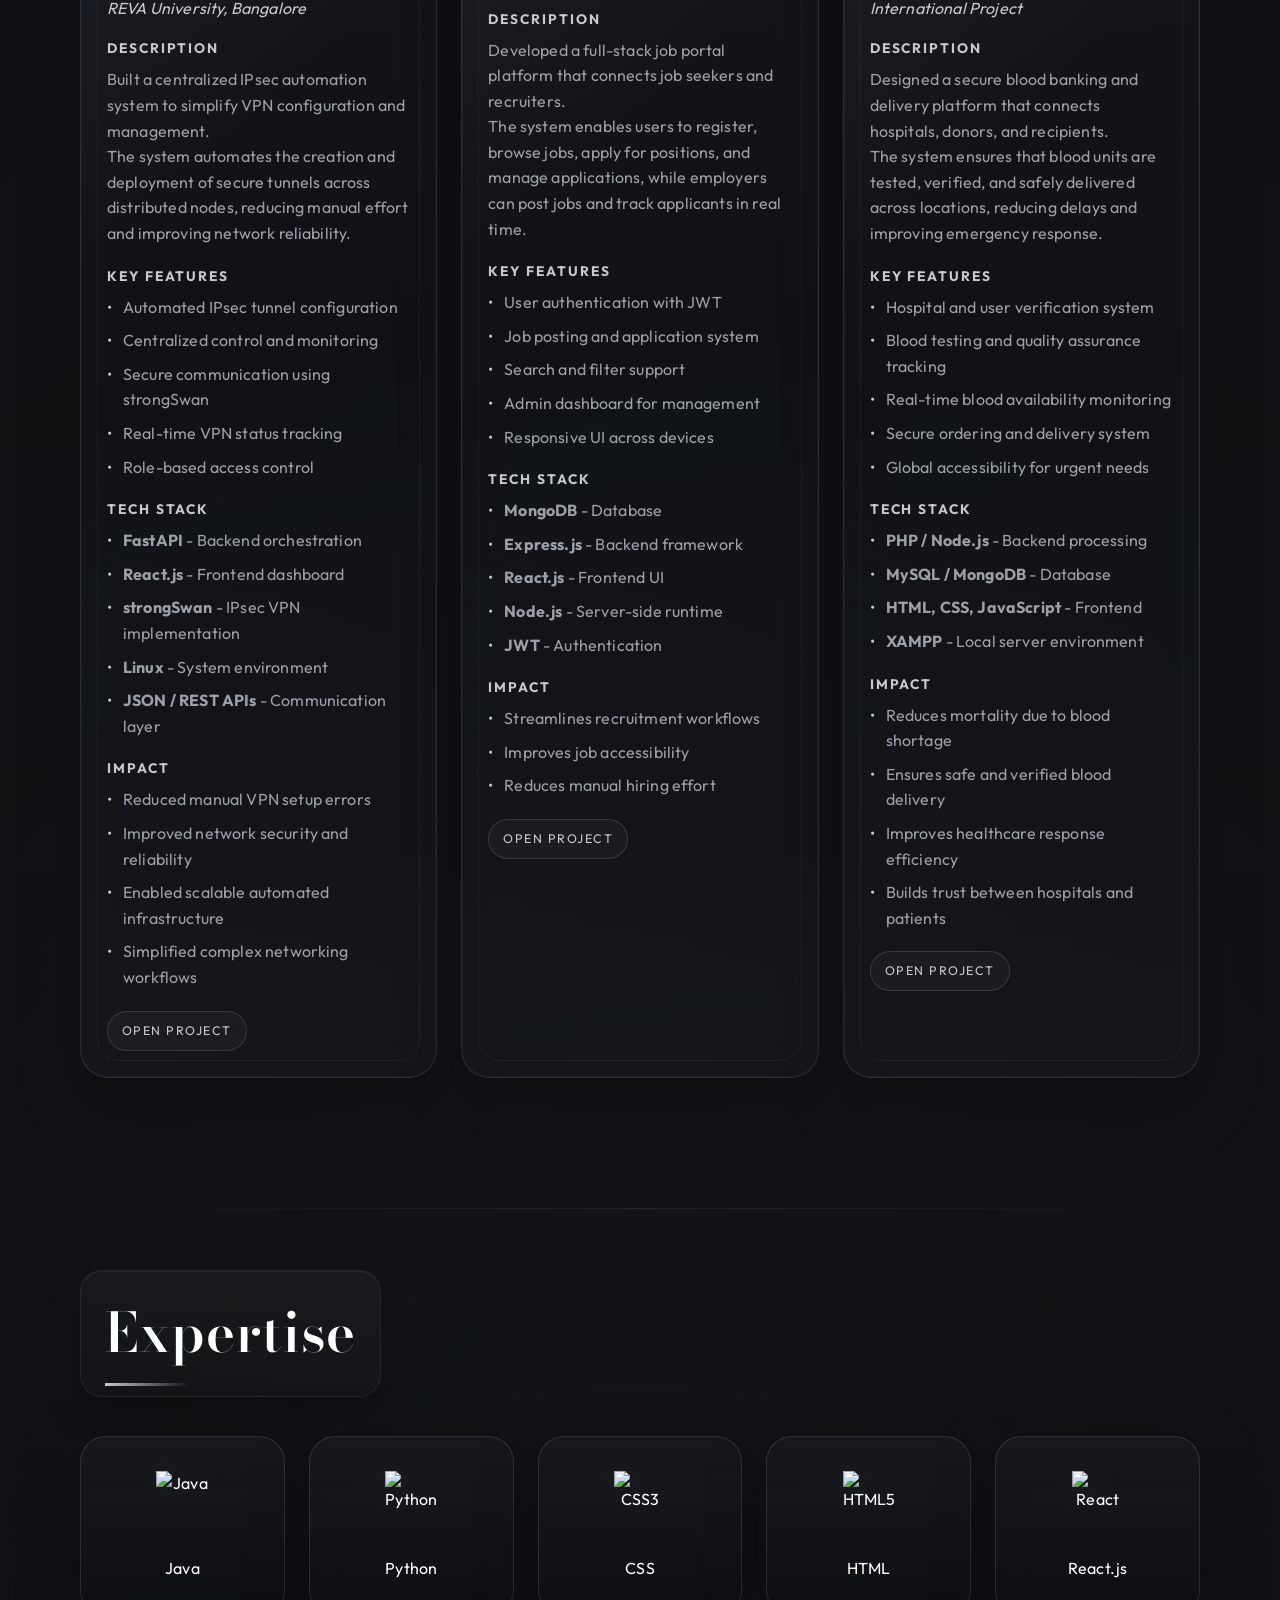
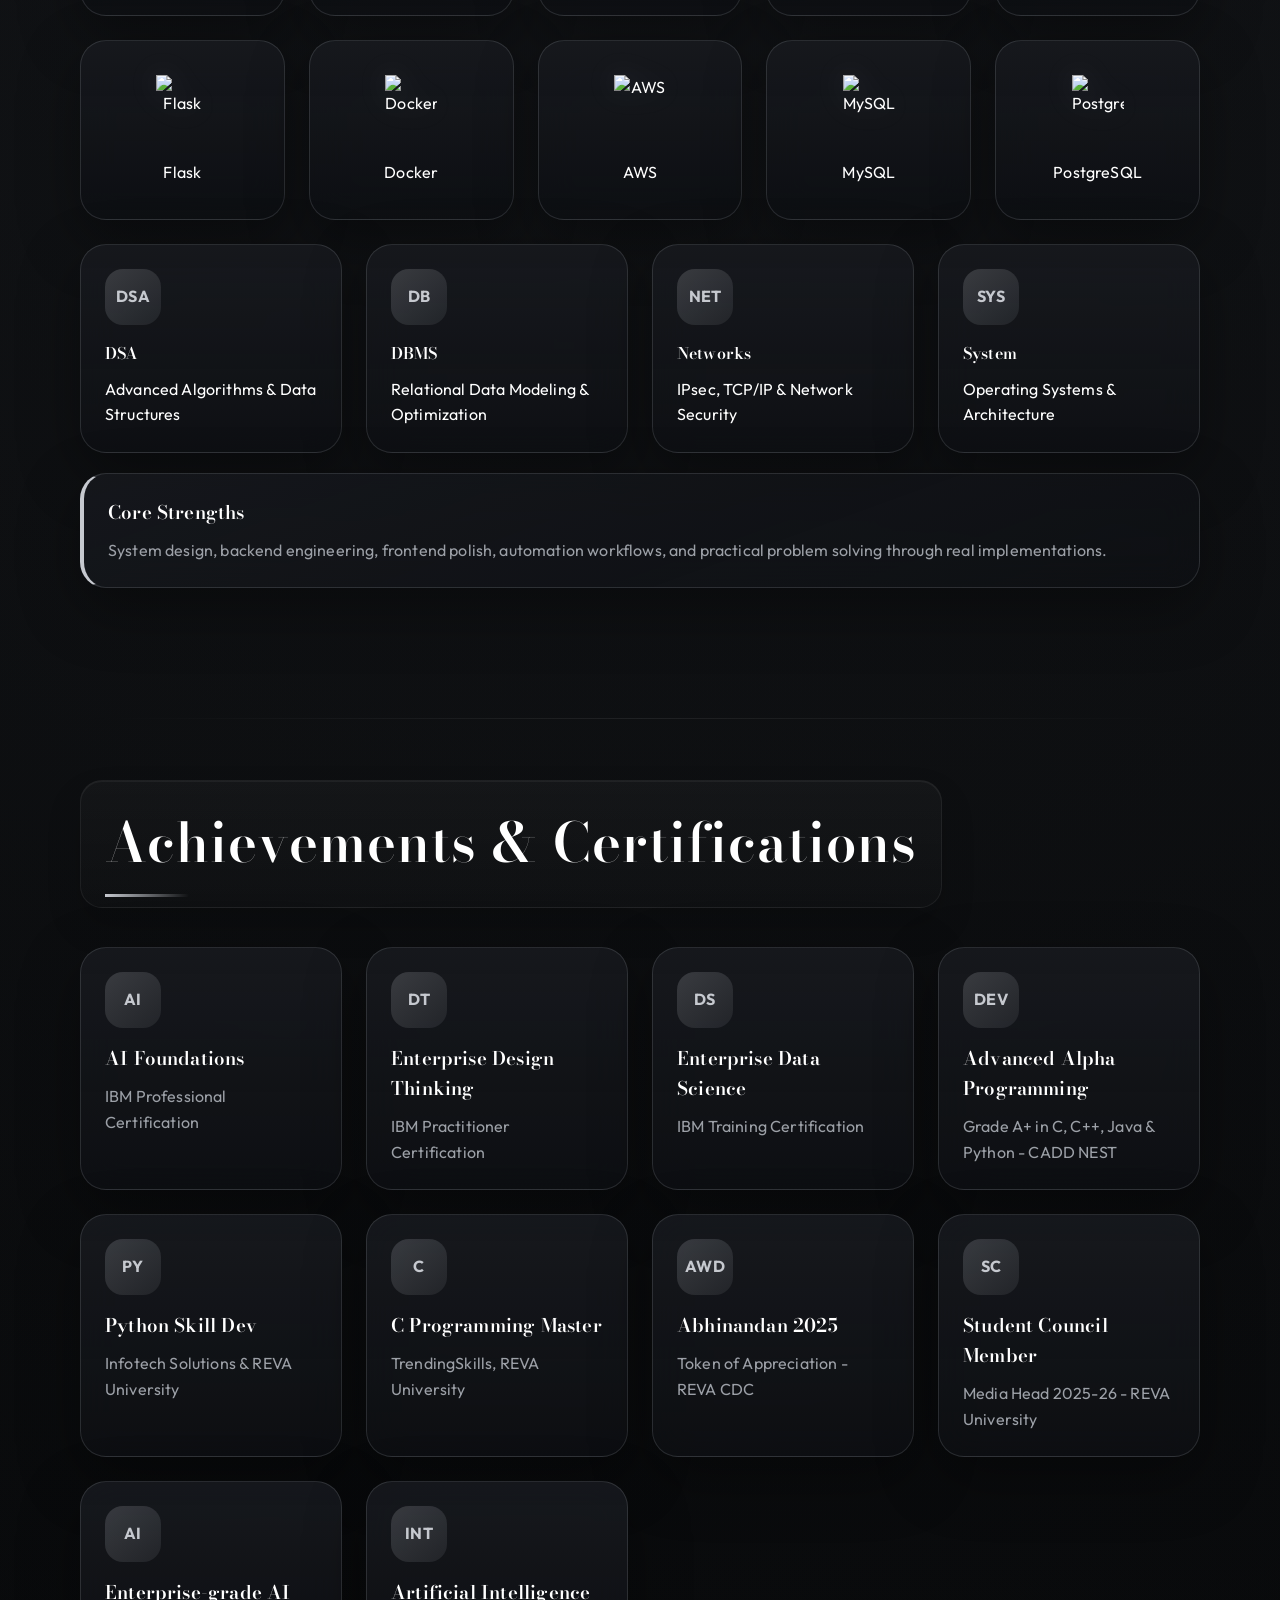
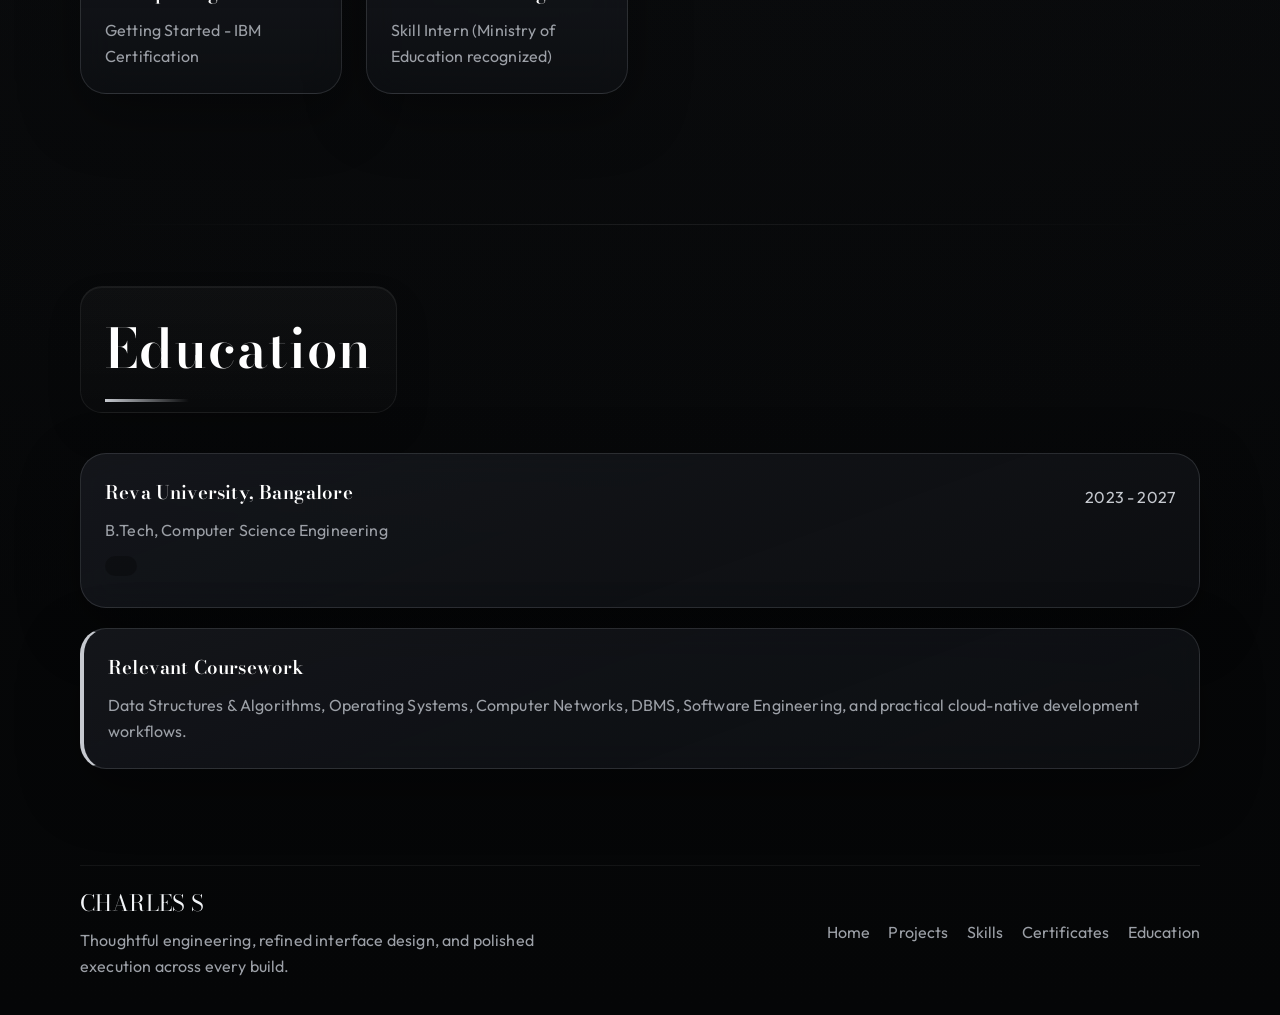
==== commit 3c43fcb1: "Update index.html" ====
--- a/index.html
+++ b/index.html
@@ -47,7 +47,7 @@
                 </div>
                 <div class="hero-image-container">
                     <div class="glow-ring"></div>
-                    <img src="assests/hero-terminal-banner.svg" class="hero-avatar" alt="Portrait of Charles S">
+                    <img src="assests/charles_photo.jpg" class="hero-avatar" alt="Portrait of Charles S">
                 </div>
                 <span class="greeting">Hi, I am</span>
                 <h1>CHARLES S</h1>
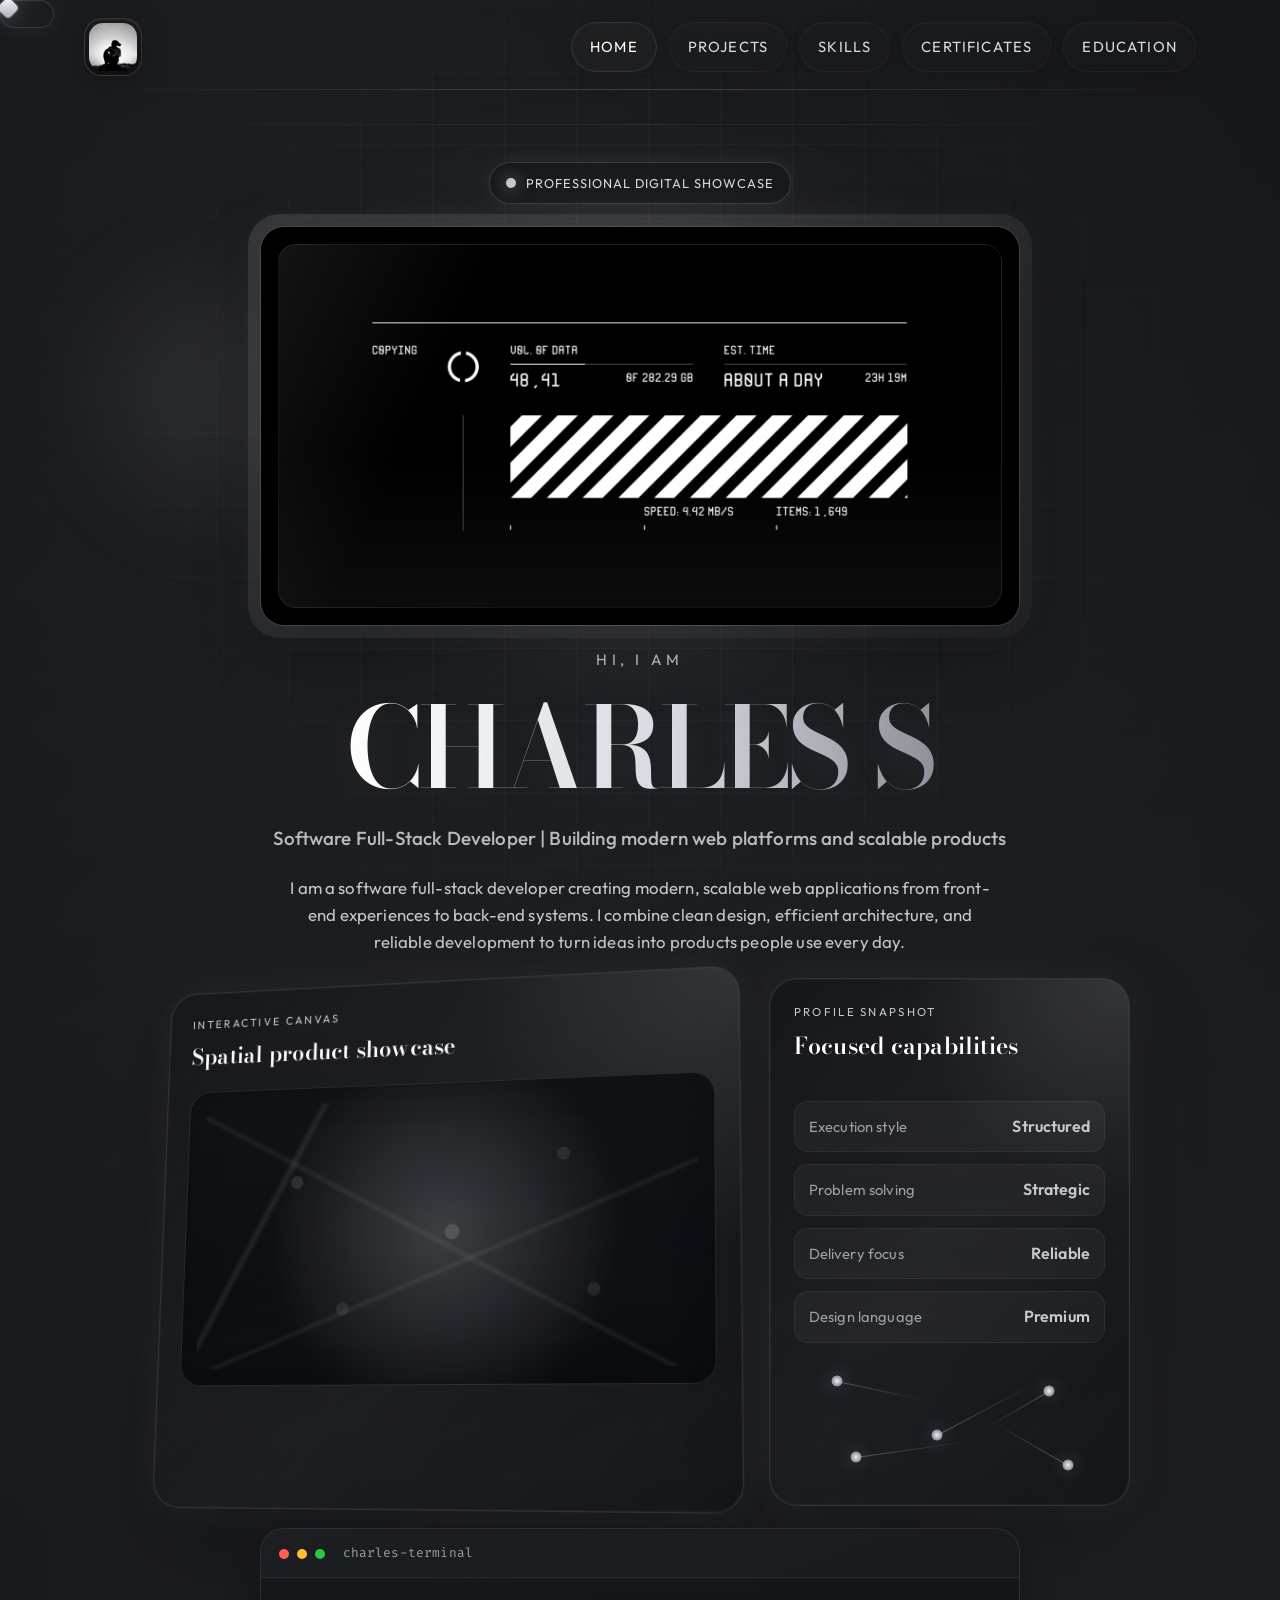
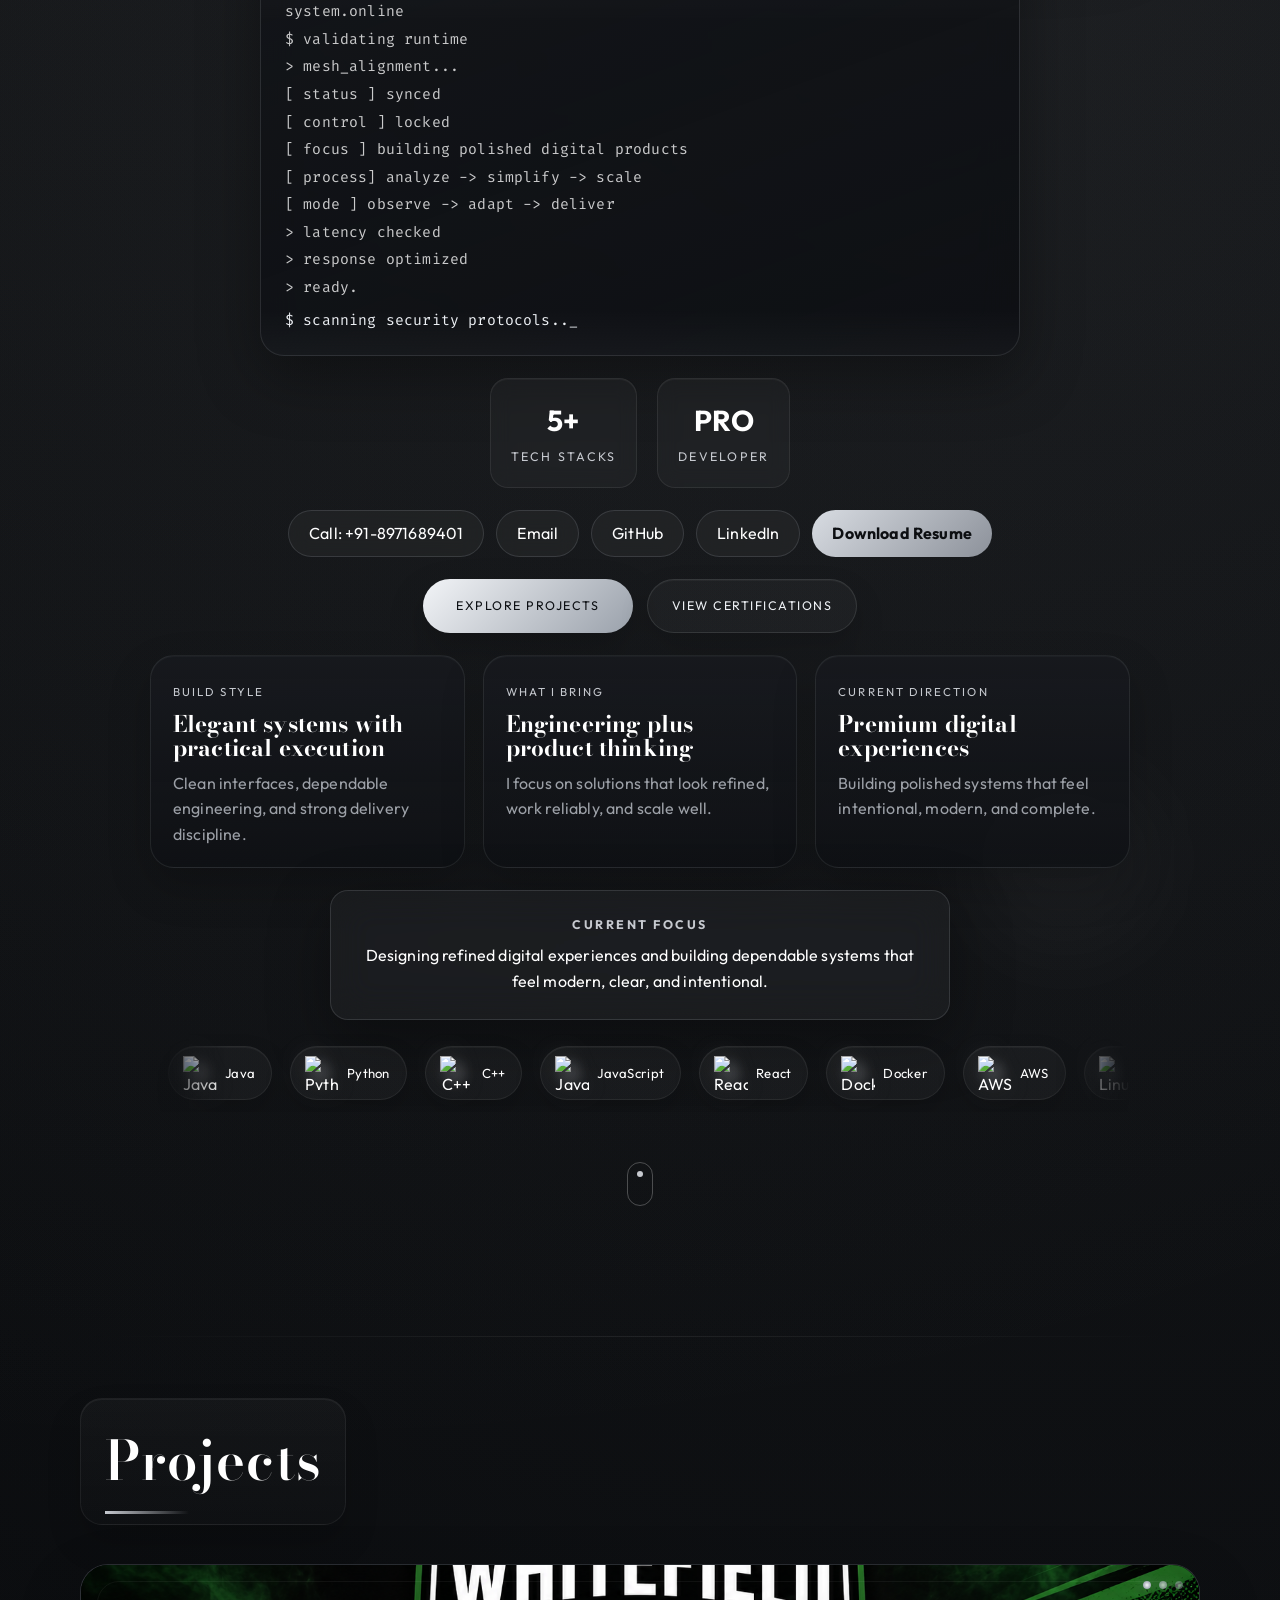
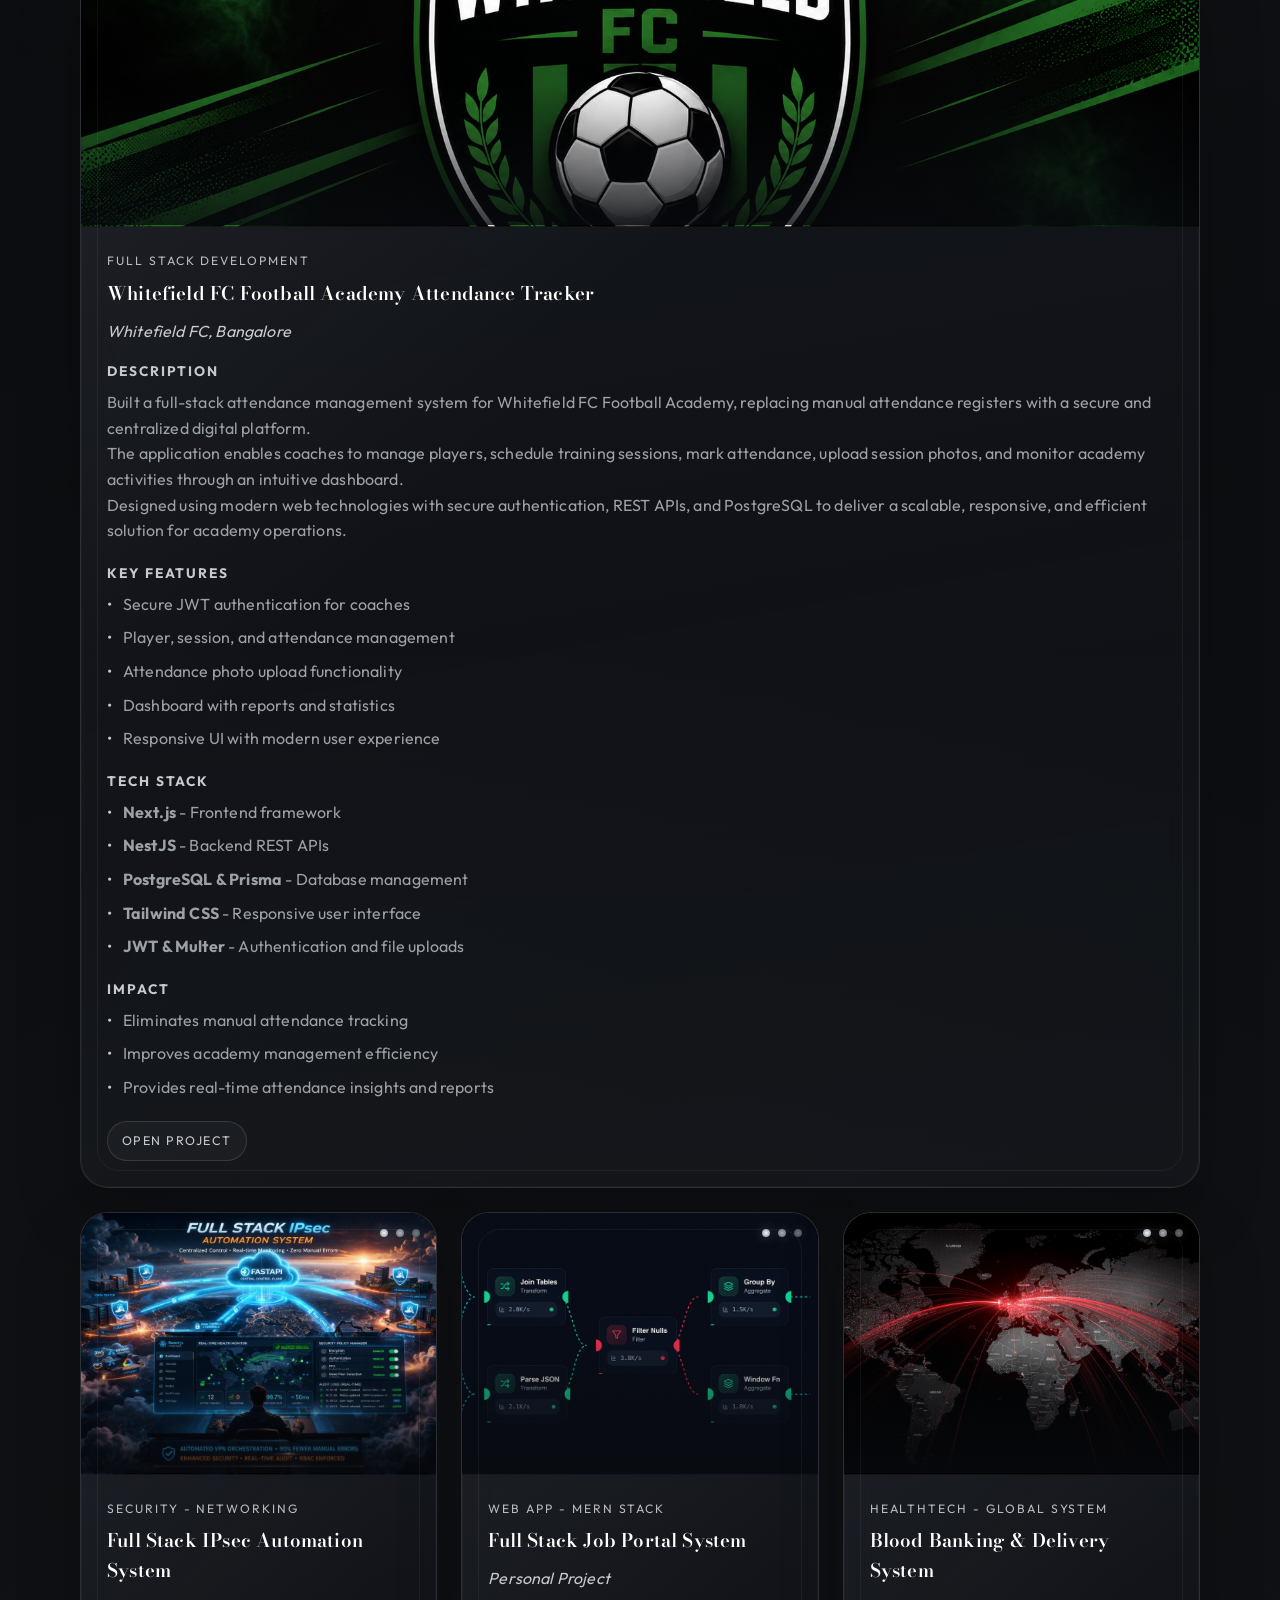
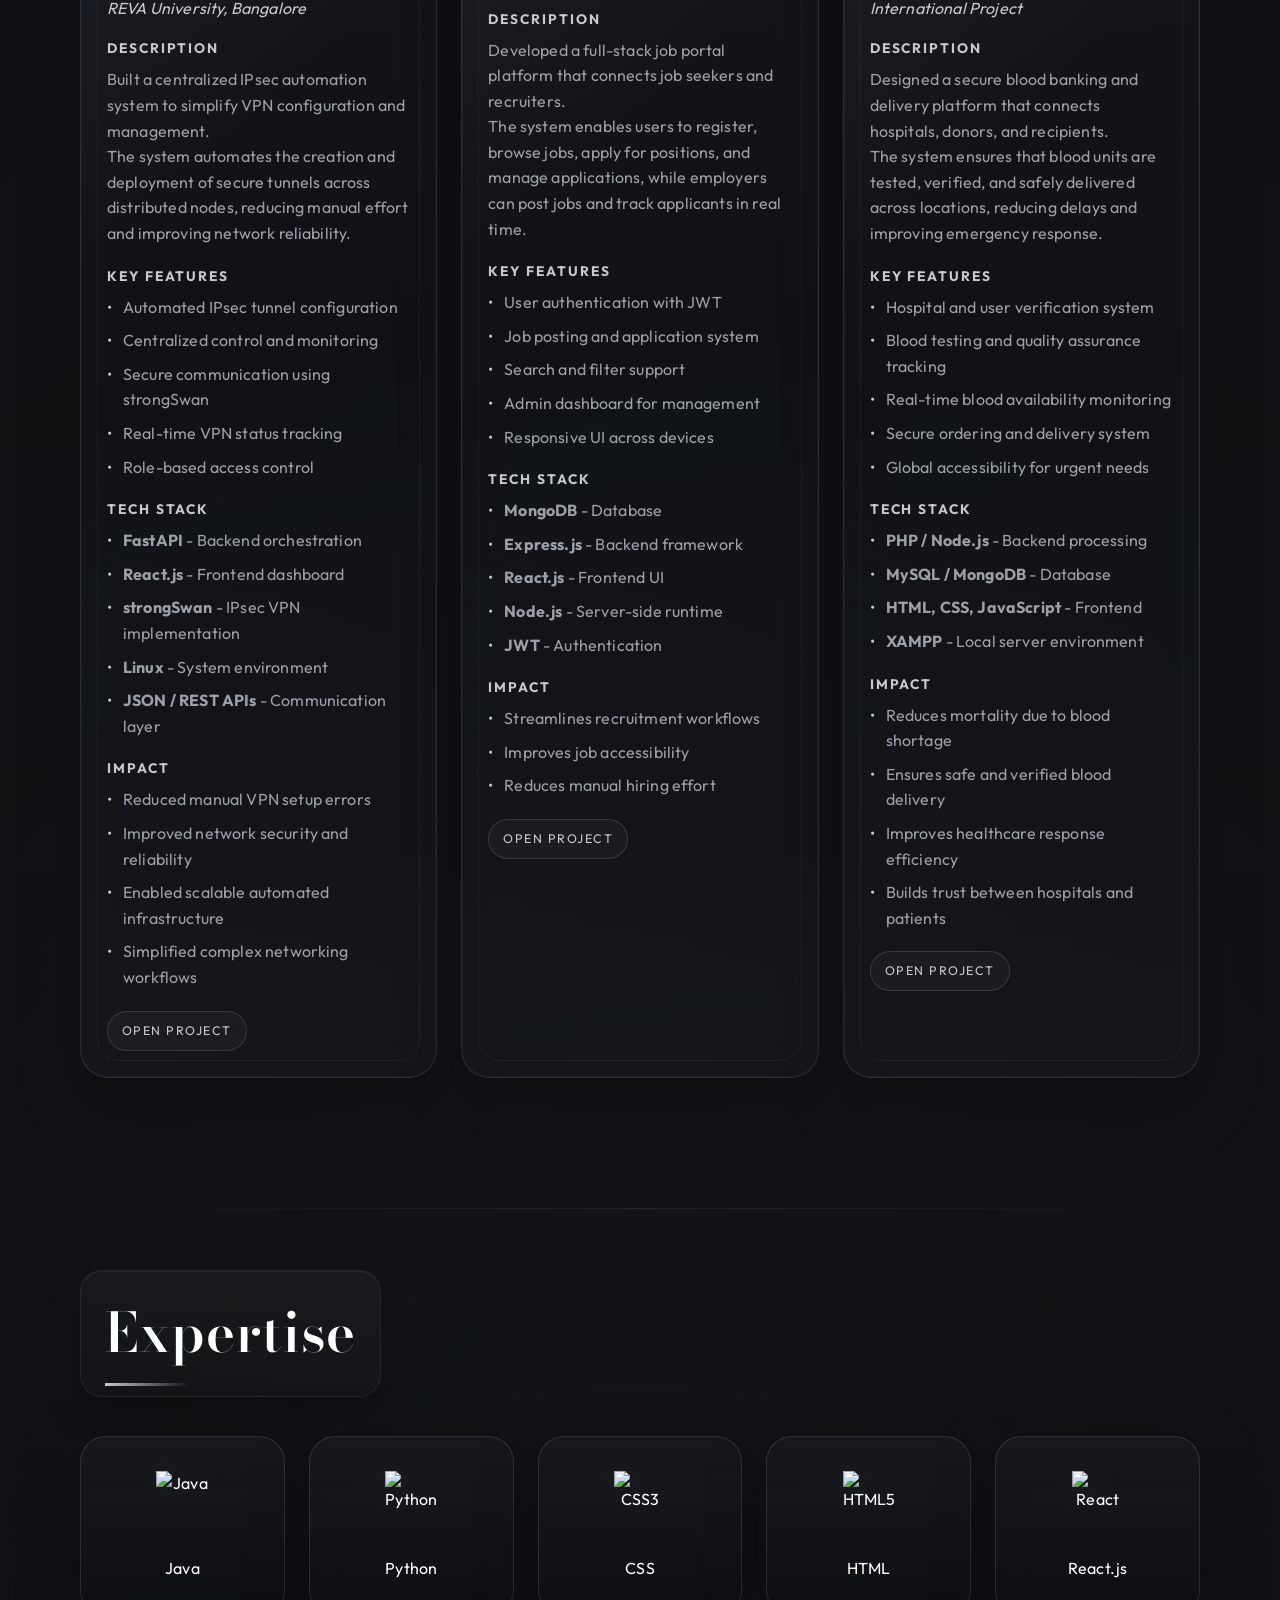
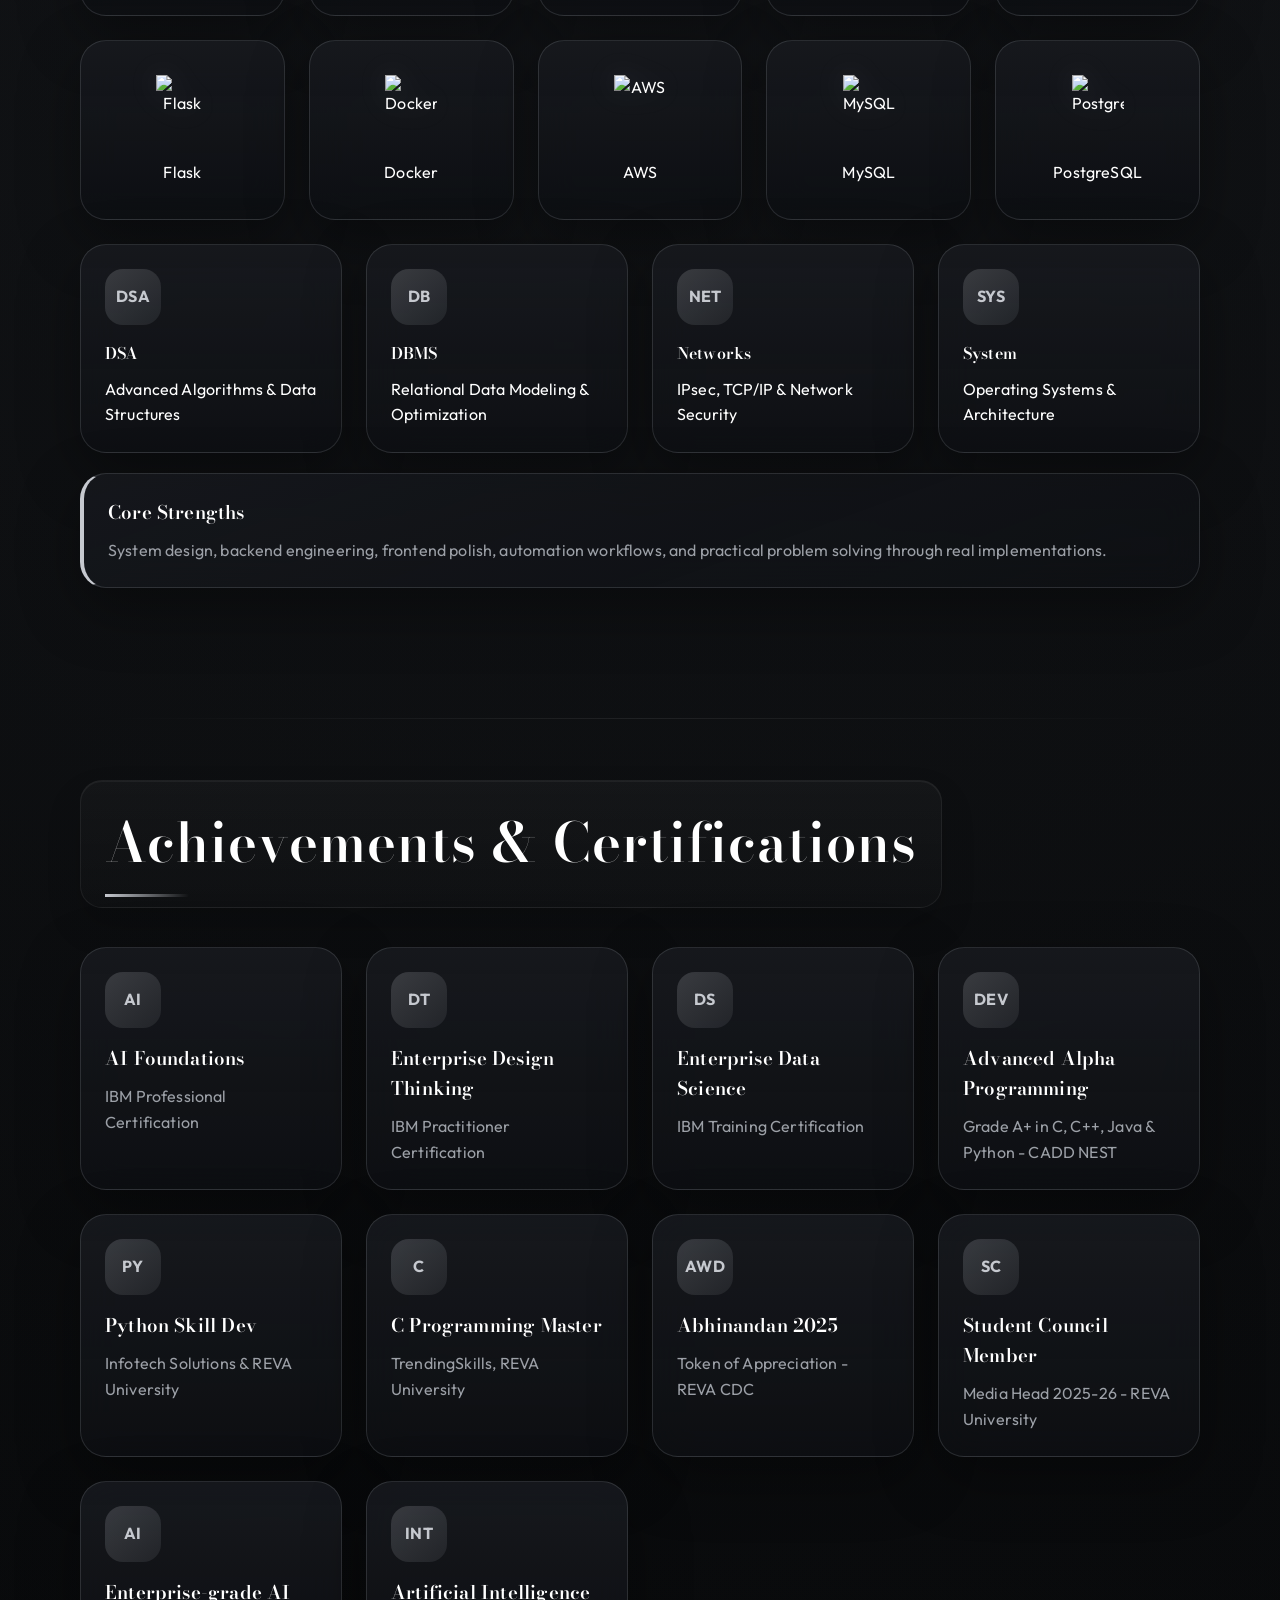
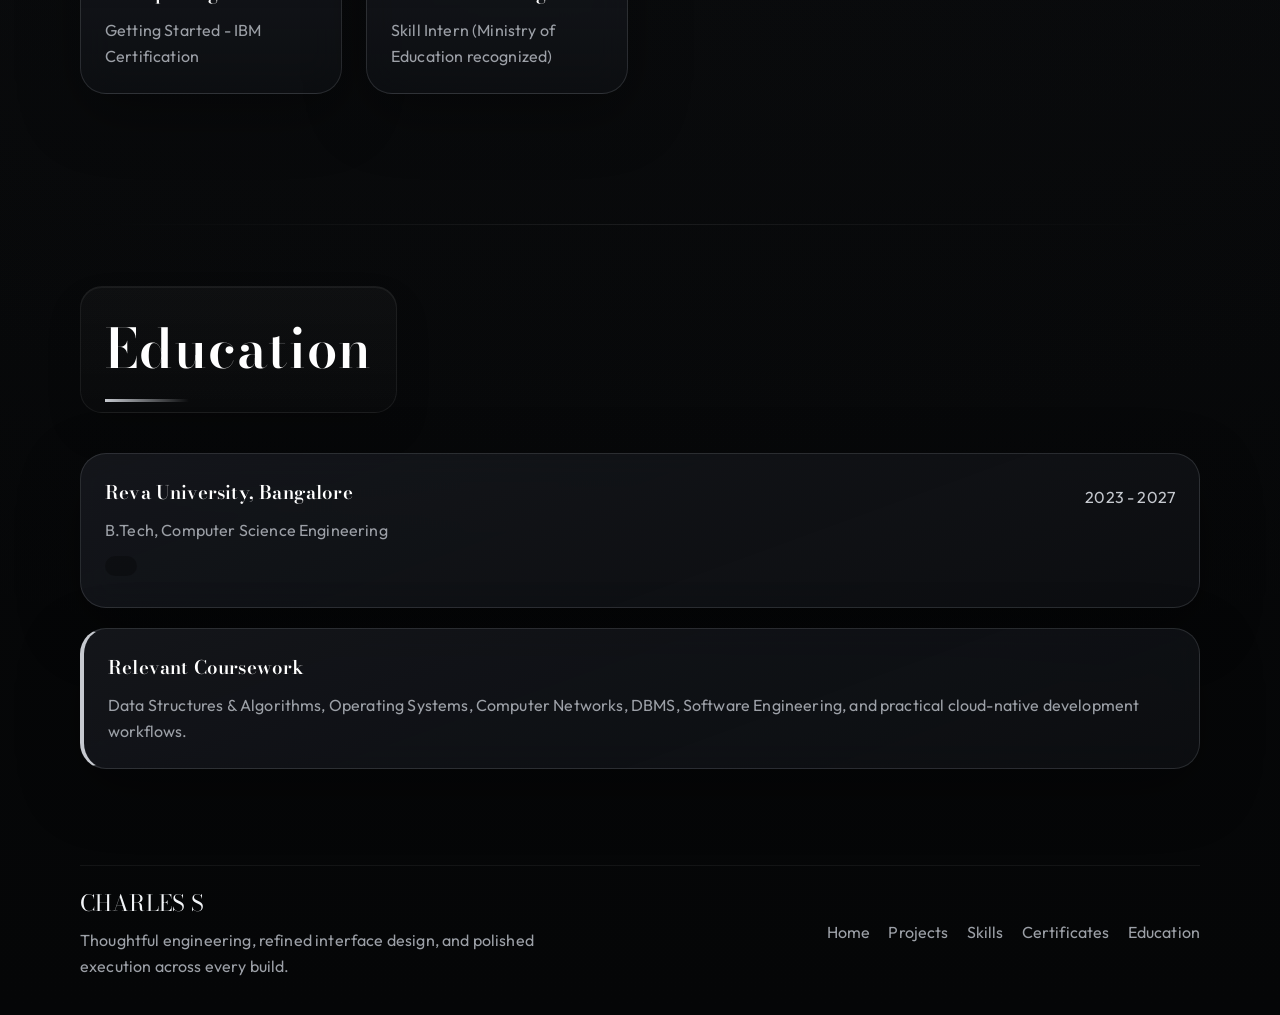
==== commit 26983dd9: "Update hero image source in index.html" ====
--- a/index.html
+++ b/index.html
@@ -47,7 +47,7 @@
                 </div>
                 <div class="hero-image-container">
                     <div class="glow-ring"></div>
-                    <img src="assests/charles_photo.jpg" class="hero-avatar" alt="Portrait of Charles S">
+                    <img src="assests/abc.gif" class="hero-avatar" alt="Portrait of Charles S">
                 </div>
                 <span class="greeting">Hi, I am</span>
                 <h1>CHARLES S</h1>
